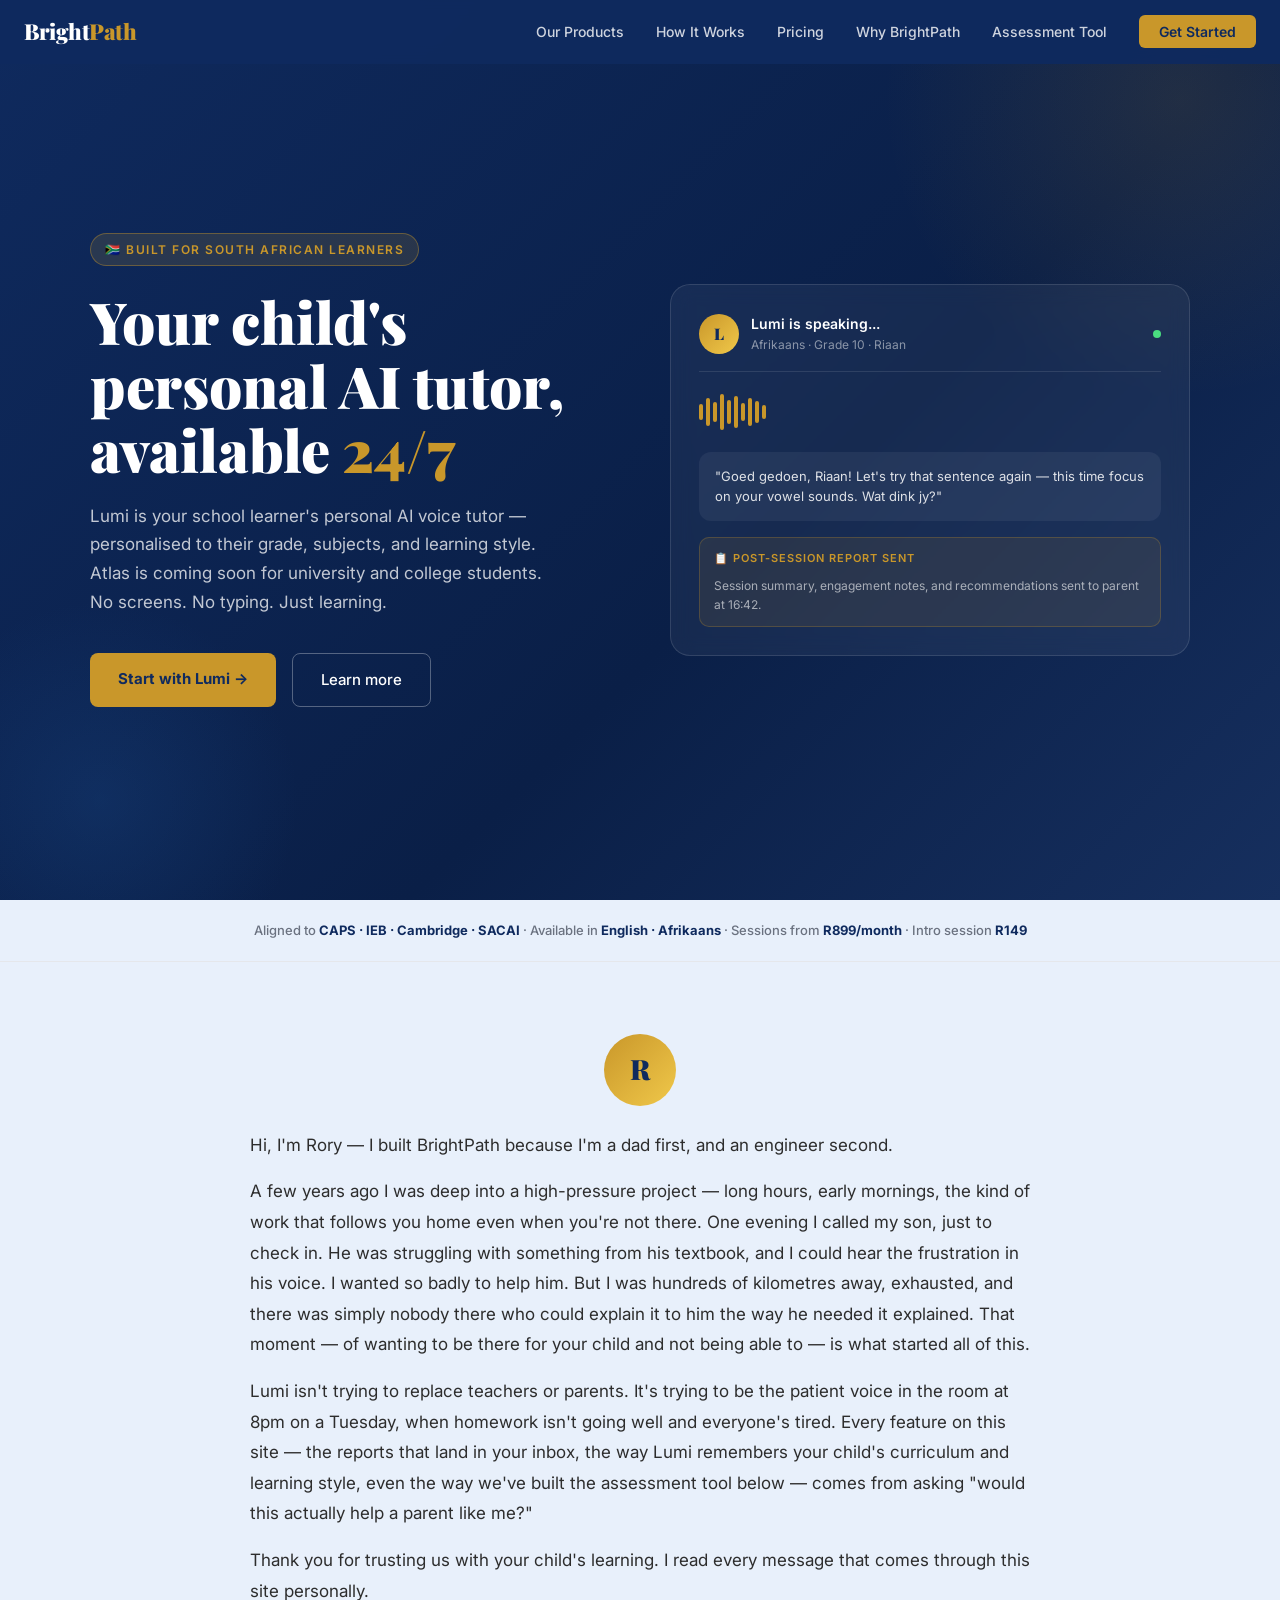
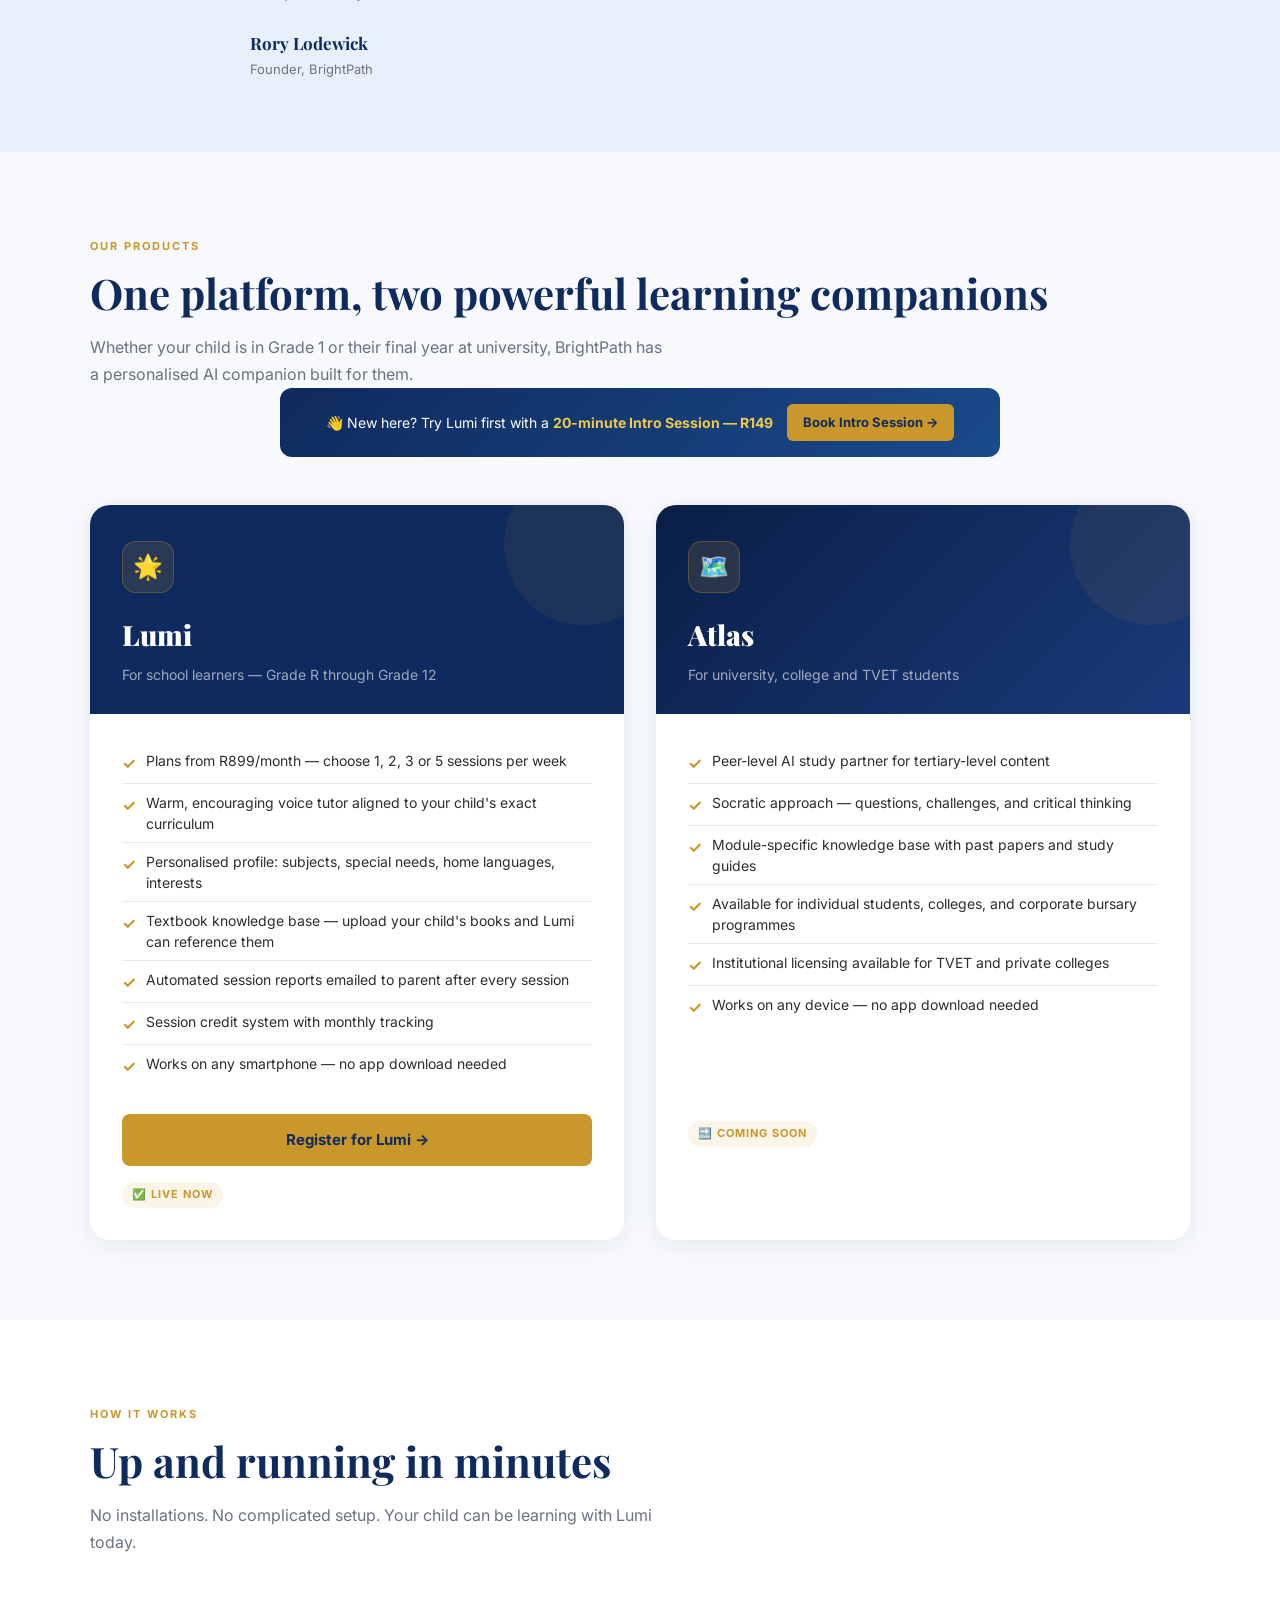
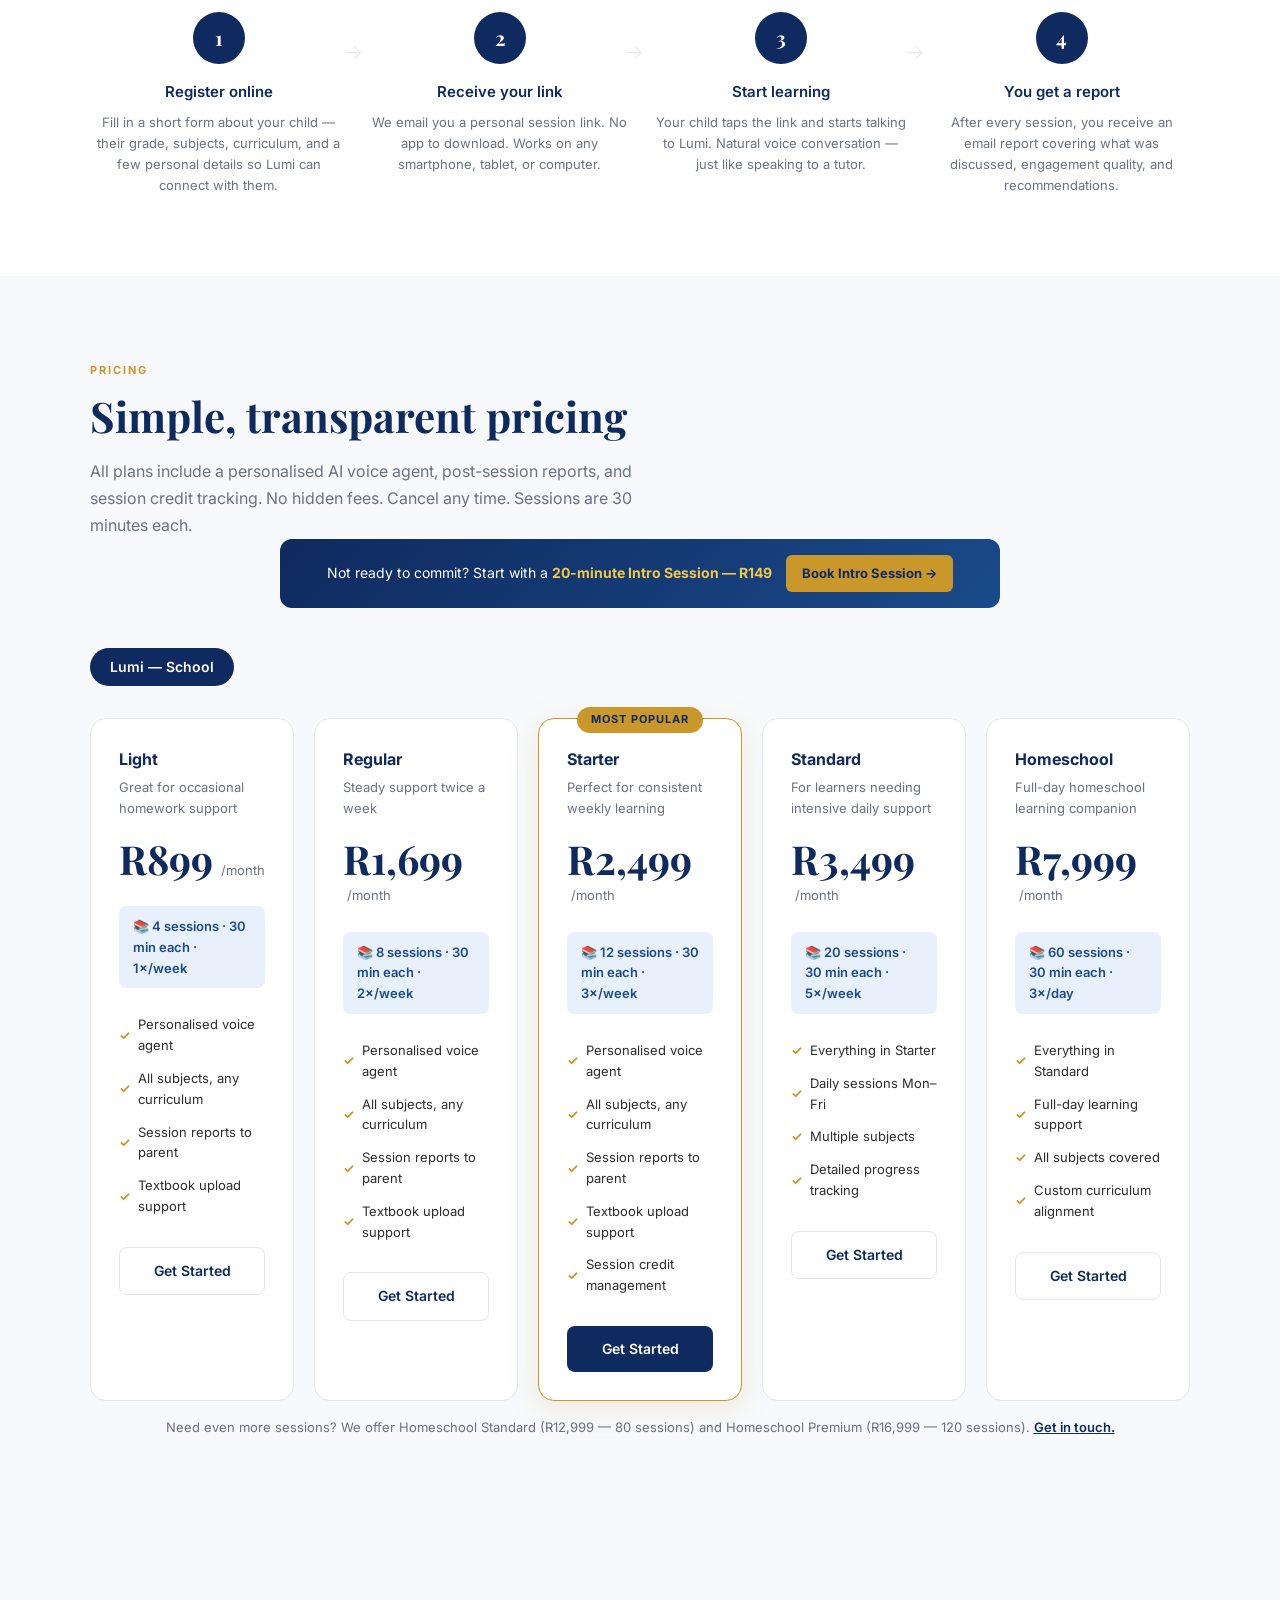
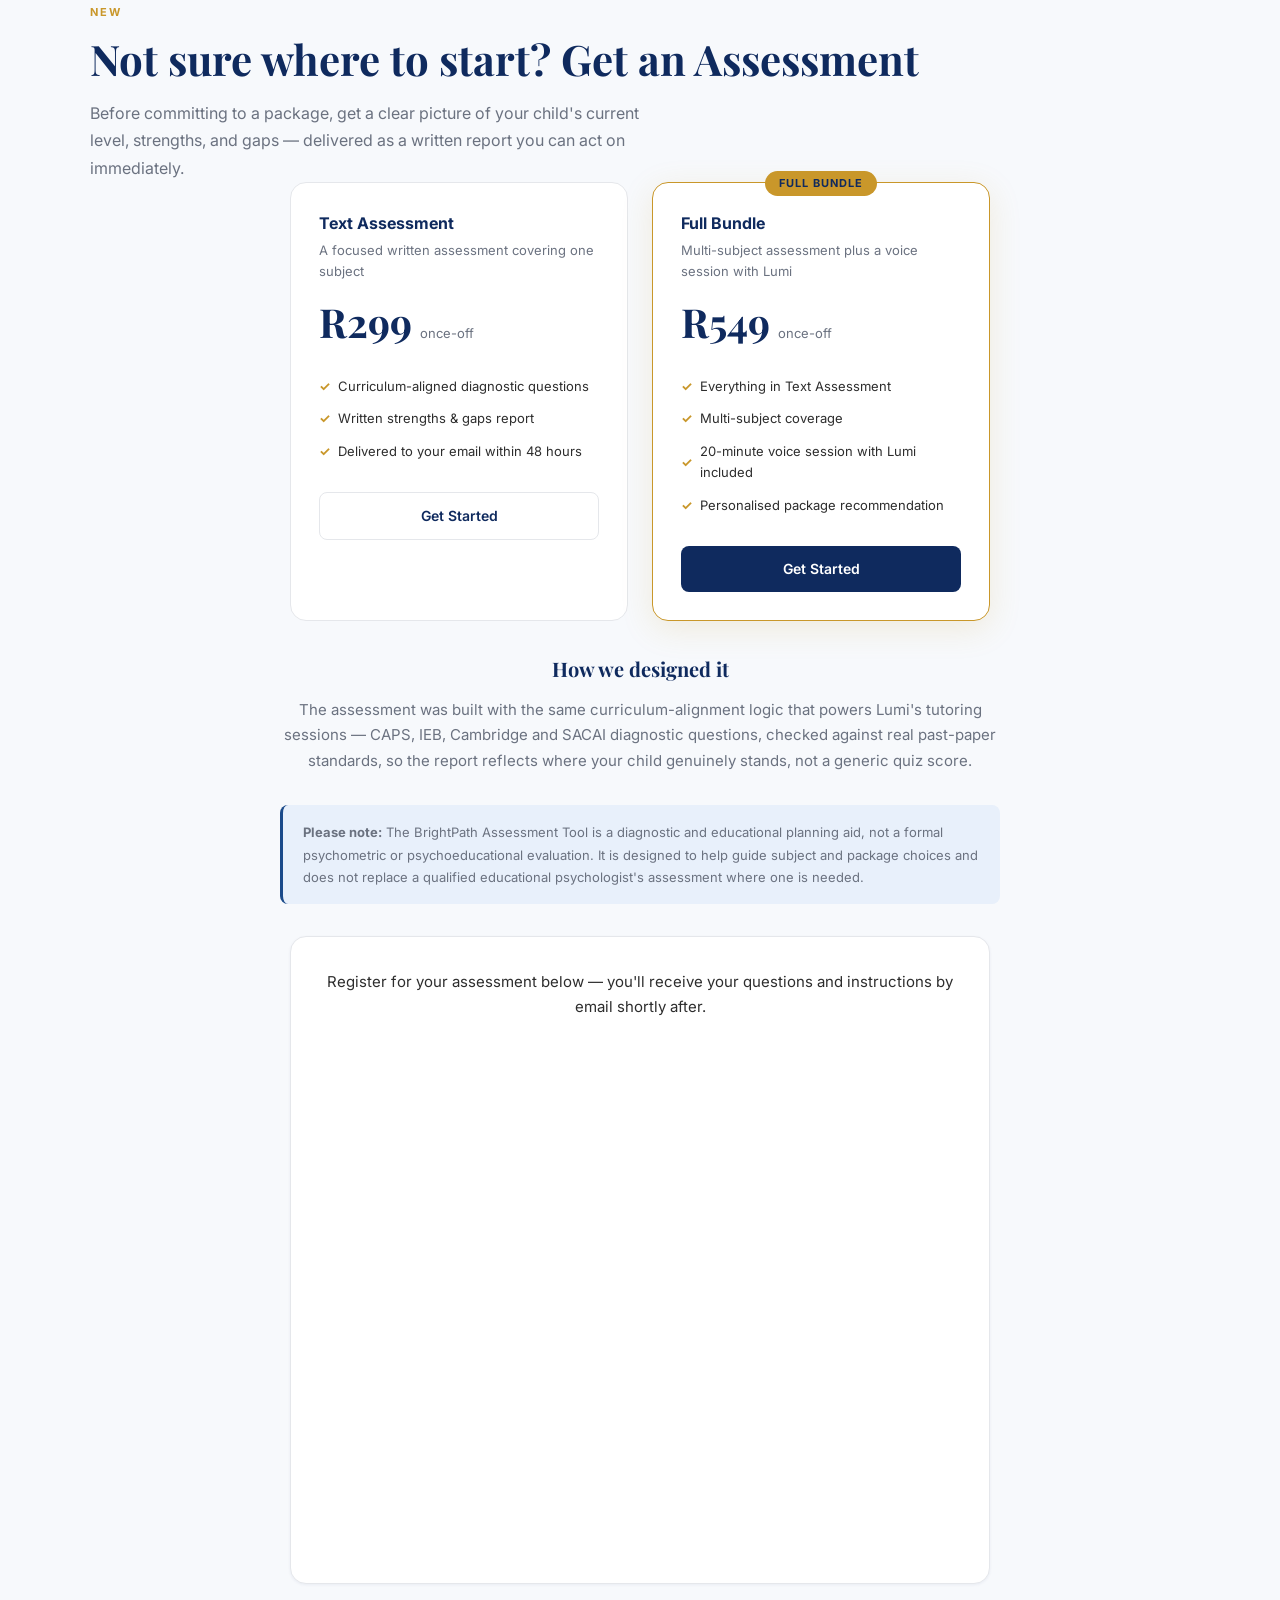
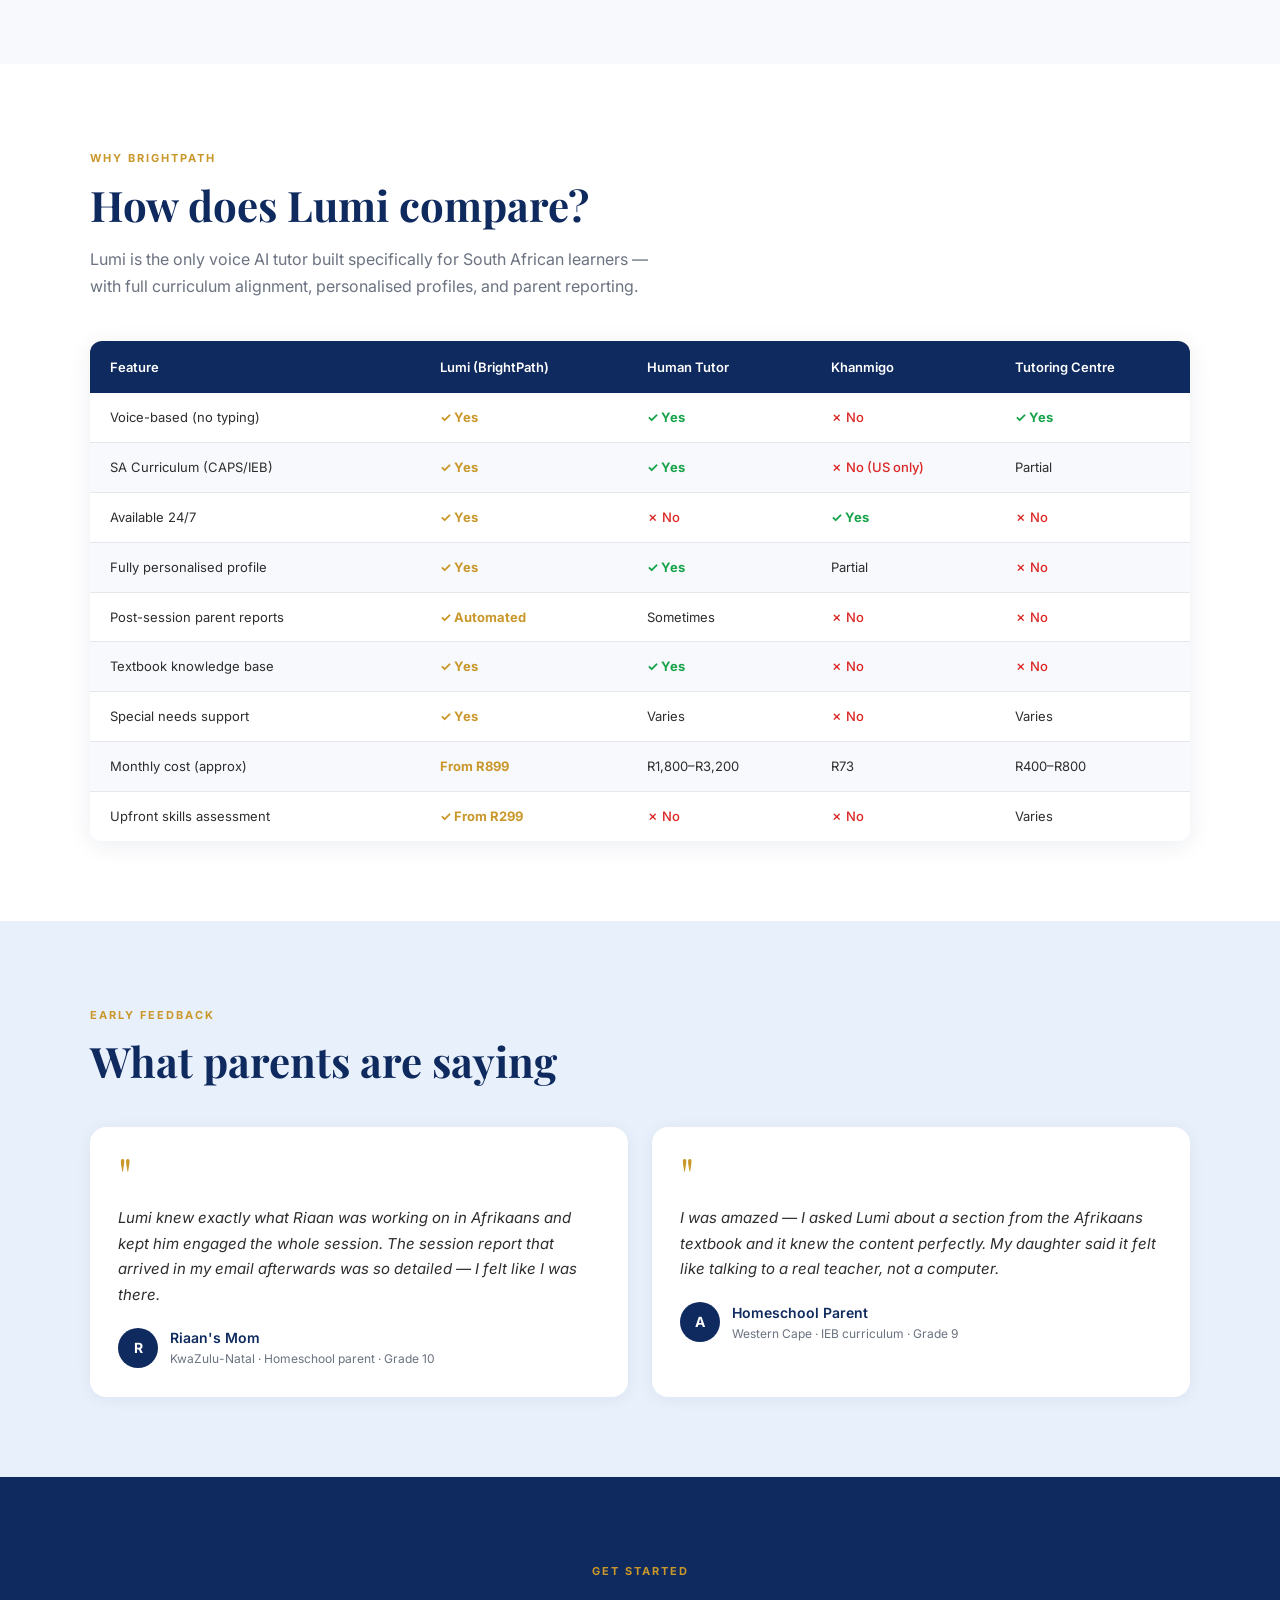
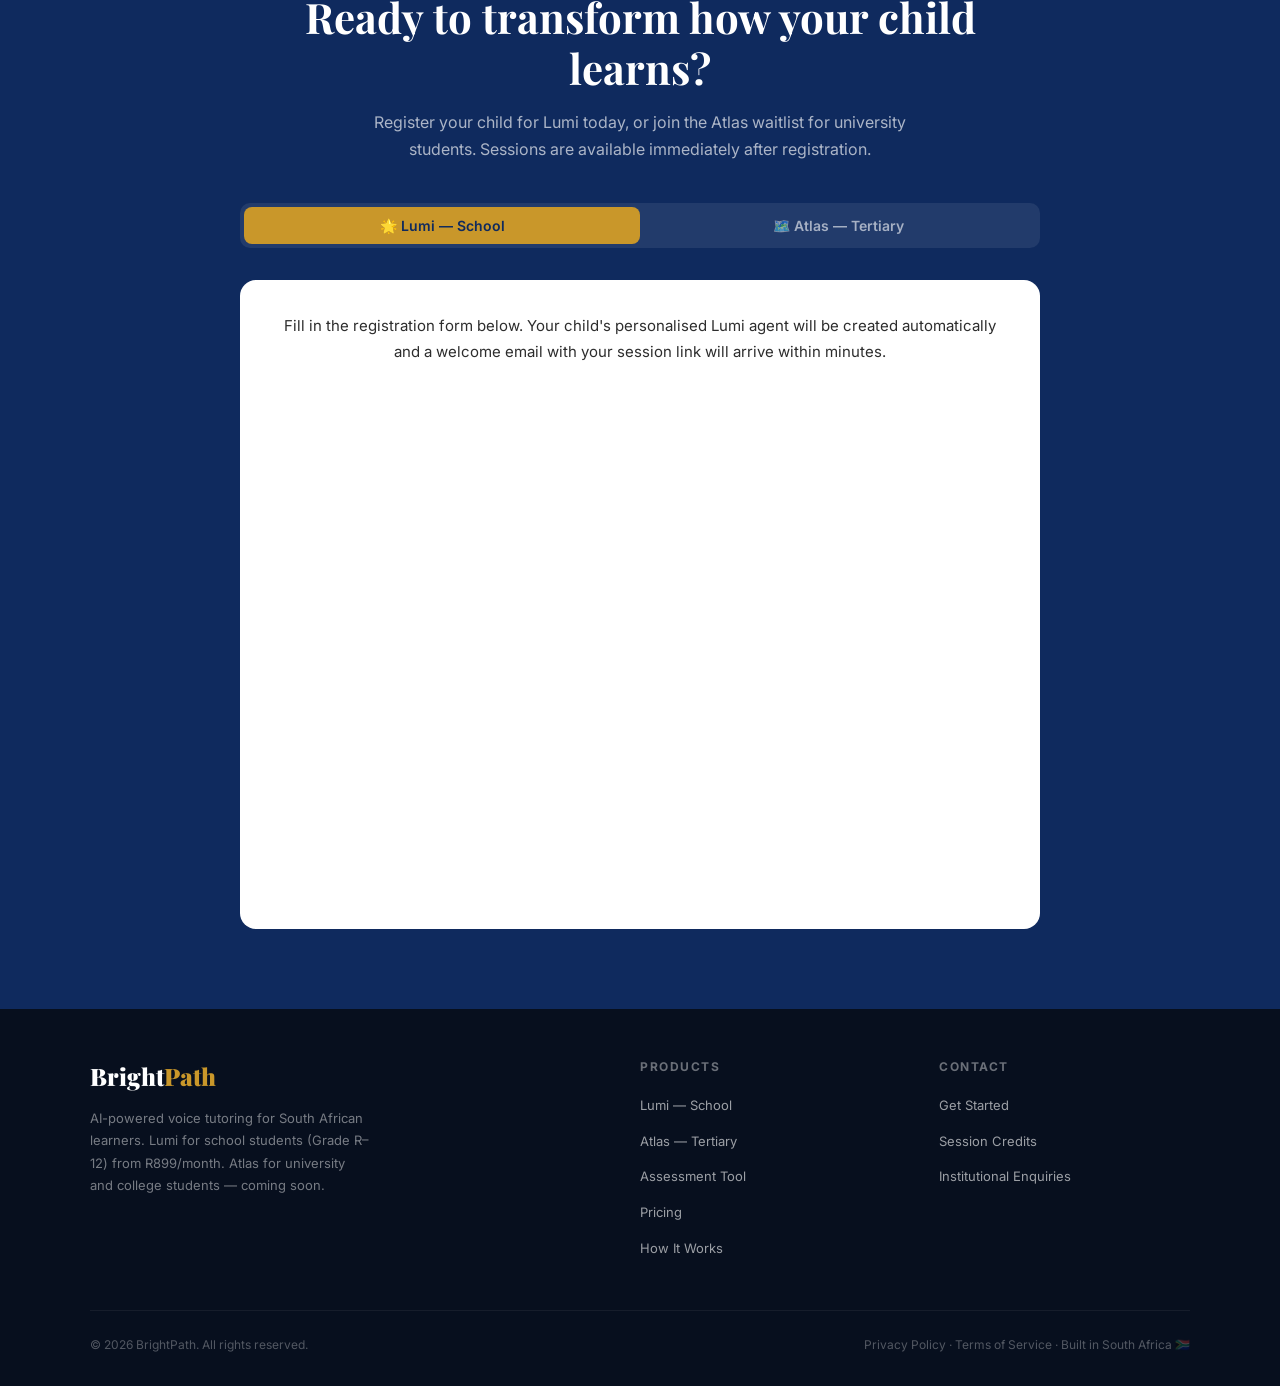
==== index.html @ df109206 "Remove contact email from website, route contact to registration form Co-Authored-By: Claude Sonnet " ====
<!DOCTYPE html>
<html lang="en"><head><meta http-equiv="Content-Type" content="text/html; charset=UTF-8">

<meta name="viewport" content="width=device-width, initial-scale=1.0">
<title>BrightPath — AI Learning Companions for South African Students</title>
<link href="https://fonts.googleapis.com/css2?family=Playfair+Display:wght@400;700;900&family=Inter:wght@400;500;600;700&display=swap" rel="stylesheet">
<style>
  *, *::before, *::after { box-sizing: border-box; margin: 0; padding: 0; }

  :root {
    --navy: #0F2A5E;
    --navy-mid: #1A4A8A;
    --gold: #C9972A;
    --gold-light: #F0C84A;
    --off-white: #F7F9FC;
    --pale-blue: #E8F0FB;
    --body: #2D2D2D;
    --mid-gray: #6B7280;
    --light-gray: #E5E7EB;
  }

  html { scroll-behavior: smooth; }

  body {
    font-family: 'Inter', sans-serif;
    color: var(--body);
    background: #fff;
    line-height: 1.6;
    overflow-x: hidden;
  }

  /* NAV */
  nav {
    position: fixed;
    top: 0; left: 0; right: 0;
    z-index: 100;
    background: rgba(15, 42, 94, 0.97);
    backdrop-filter: blur(8px);
    padding: 0 24px;
    height: 64px;
    display: flex;
    align-items: center;
    justify-content: space-between;
  }

  .nav-logo {
    font-family: 'Playfair Display', serif;
    font-size: 22px;
    font-weight: 900;
    color: #fff;
    letter-spacing: -0.5px;
  }

  .nav-logo span { color: var(--gold); }

  .nav-links {
    display: flex;
    gap: 32px;
    list-style: none;
  }

  .nav-links a {
    color: rgba(255,255,255,0.8);
    text-decoration: none;
    font-size: 14px;
    font-weight: 500;
    transition: color 0.2s;
  }

  .nav-links a:hover { color: var(--gold); }

  .nav-cta {
    background: var(--gold);
    color: var(--navy) !important;
    padding: 8px 20px;
    border-radius: 6px;
    font-weight: 600 !important;
    transition: background 0.2s !important;
  }

  .nav-cta:hover { background: var(--gold-light) !important; color: var(--navy) !important; }

  /* HERO */
  .hero {
    min-height: 100vh;
    background: linear-gradient(135deg, var(--navy) 0%, #0A1F47 60%, #162F5E 100%);
    display: flex;
    align-items: center;
    padding: 100px 24px 60px;
    position: relative;
    overflow: hidden;
  }

  .hero::before {
    content: '';
    position: absolute;
    top: -200px; right: -200px;
    width: 600px; height: 600px;
    background: radial-gradient(circle, rgba(201,151,42,0.12) 0%, transparent 70%);
    border-radius: 50%;
  }

  .hero::after {
    content: '';
    position: absolute;
    bottom: -100px; left: -100px;
    width: 400px; height: 400px;
    background: radial-gradient(circle, rgba(26,74,138,0.3) 0%, transparent 70%);
    border-radius: 50%;
  }

  .hero-inner {
    max-width: 1100px;
    margin: 0 auto;
    display: grid;
    grid-template-columns: 1fr 1fr;
    gap: 60px;
    align-items: center;
    position: relative;
    z-index: 1;
  }

  .hero-tag {
    display: inline-block;
    background: rgba(201,151,42,0.15);
    border: 1px solid rgba(201,151,42,0.4);
    color: var(--gold);
    font-size: 12px;
    font-weight: 600;
    letter-spacing: 1.5px;
    text-transform: uppercase;
    padding: 6px 14px;
    border-radius: 100px;
    margin-bottom: 24px;
  }

  .hero h1 {
    font-family: 'Playfair Display', serif;
    font-size: clamp(36px, 5vw, 58px);
    font-weight: 900;
    color: #fff;
    line-height: 1.1;
    margin-bottom: 20px;
  }

  .hero h1 em {
    font-style: normal;
    color: var(--gold);
  }

  .hero-sub {
    font-size: 17px;
    color: rgba(255,255,255,0.75);
    margin-bottom: 36px;
    line-height: 1.7;
    max-width: 460px;
  }

  .hero-buttons {
    display: flex;
    gap: 16px;
    flex-wrap: wrap;
  }

  .btn-primary {
    background: var(--gold);
    color: var(--navy);
    padding: 14px 28px;
    border-radius: 8px;
    font-weight: 700;
    font-size: 15px;
    text-decoration: none;
    transition: all 0.2s;
    display: inline-block;
  }

  .btn-primary:hover {
    background: var(--gold-light);
    transform: translateY(-1px);
    box-shadow: 0 8px 24px rgba(201,151,42,0.3);
  }

  .btn-secondary {
    border: 1.5px solid rgba(255,255,255,0.3);
    color: #fff;
    padding: 14px 28px;
    border-radius: 8px;
    font-weight: 500;
    font-size: 15px;
    text-decoration: none;
    transition: all 0.2s;
    display: inline-block;
  }

  .btn-secondary:hover {
    border-color: rgba(255,255,255,0.7);
    background: rgba(255,255,255,0.05);
  }

  /* HERO CARD */
  .hero-card {
    background: rgba(255,255,255,0.05);
    border: 1px solid rgba(255,255,255,0.12);
    border-radius: 20px;
    padding: 28px;
    backdrop-filter: blur(10px);
  }

  .hero-card-header {
    display: flex;
    align-items: center;
    gap: 12px;
    margin-bottom: 20px;
    padding-bottom: 16px;
    border-bottom: 1px solid rgba(255,255,255,0.1);
  }

  .avatar {
    width: 40px; height: 40px;
    background: linear-gradient(135deg, var(--gold), var(--gold-light));
    border-radius: 50%;
    display: flex;
    align-items: center;
    justify-content: center;
    font-family: 'Playfair Display', serif;
    font-weight: 900;
    color: var(--navy);
    font-size: 16px;
  }

  .hero-card-name {
    color: #fff;
    font-weight: 600;
    font-size: 14px;
  }

  .hero-card-sub {
    color: rgba(255,255,255,0.5);
    font-size: 12px;
  }

  .live-dot {
    margin-left: auto;
    width: 8px; height: 8px;
    background: #4ADE80;
    border-radius: 50%;
    animation: pulse 2s infinite;
  }

  @keyframes pulse {
    0%, 100% { opacity: 1; transform: scale(1); }
    50% { opacity: 0.6; transform: scale(1.3); }
  }

  .waveform {
    display: flex;
    align-items: center;
    gap: 3px;
    height: 40px;
    margin-bottom: 20px;
  }

  .wave-bar {
    width: 4px;
    background: var(--gold);
    border-radius: 2px;
    animation: wave 1.2s ease-in-out infinite;
  }

  .wave-bar:nth-child(1) { height: 16px; animation-delay: 0s; }
  .wave-bar:nth-child(2) { height: 28px; animation-delay: 0.1s; }
  .wave-bar:nth-child(3) { height: 20px; animation-delay: 0.2s; }
  .wave-bar:nth-child(4) { height: 36px; animation-delay: 0.3s; }
  .wave-bar:nth-child(5) { height: 24px; animation-delay: 0.4s; }
  .wave-bar:nth-child(6) { height: 32px; animation-delay: 0.5s; }
  .wave-bar:nth-child(7) { height: 18px; animation-delay: 0.6s; }
  .wave-bar:nth-child(8) { height: 28px; animation-delay: 0.7s; }
  .wave-bar:nth-child(9) { height: 22px; animation-delay: 0.8s; }
  .wave-bar:nth-child(10) { height: 14px; animation-delay: 0.9s; }

  @keyframes wave {
    0%, 100% { transform: scaleY(0.6); opacity: 0.6; }
    50% { transform: scaleY(1); opacity: 1; }
  }

  .session-message {
    background: rgba(255,255,255,0.06);
    border-radius: 12px;
    padding: 14px 16px;
    margin-bottom: 10px;
  }

  .session-message p {
    color: rgba(255,255,255,0.85);
    font-size: 13px;
    line-height: 1.6;
  }

  .session-report {
    background: rgba(201,151,42,0.1);
    border: 1px solid rgba(201,151,42,0.25);
    border-radius: 10px;
    padding: 12px 14px;
    margin-top: 16px;
  }

  .session-report-title {
    color: var(--gold);
    font-size: 11px;
    font-weight: 600;
    letter-spacing: 1px;
    text-transform: uppercase;
    margin-bottom: 8px;
  }

  .session-report p {
    color: rgba(255,255,255,0.6);
    font-size: 12px;
    line-height: 1.6;
  }

  /* TRUST BAR */
  .trust-bar {
    background: var(--pale-blue);
    padding: 20px 24px;
    text-align: center;
    border-bottom: 1px solid var(--light-gray);
  }

  .trust-bar p {
    color: var(--mid-gray);
    font-size: 13px;
    font-weight: 500;
  }

  .trust-bar strong { color: var(--navy); }

  /* SECTIONS */
  section { padding: 80px 24px; }

  .container {
    max-width: 1100px;
    margin: 0 auto;
  }

  .section-tag {
    display: inline-block;
    color: var(--gold);
    font-size: 11px;
    font-weight: 700;
    letter-spacing: 2px;
    text-transform: uppercase;
    margin-bottom: 12px;
  }

  .section-title {
    font-family: 'Playfair Display', serif;
    font-size: clamp(28px, 4vw, 42px);
    font-weight: 700;
    color: var(--navy);
    line-height: 1.2;
    margin-bottom: 16px;
  }

  .section-sub {
    font-size: 16px;
    color: var(--mid-gray);
    max-width: 580px;
    line-height: 1.7;
  }

  /* PRODUCTS */
  .products { background: var(--off-white); }

  .products-grid {
    display: grid;
    grid-template-columns: 1fr 1fr;
    gap: 32px;
    margin-top: 48px;
  }

  .product-card {
    background: #fff;
    border-radius: 20px;
    overflow: hidden;
    box-shadow: 0 4px 24px rgba(15,42,94,0.08);
    transition: transform 0.2s, box-shadow 0.2s;
  }

  .product-card:hover {
    transform: translateY(-4px);
    box-shadow: 0 12px 40px rgba(15,42,94,0.14);
  }

  .product-card-top {
    padding: 36px 32px 28px;
    background: var(--navy);
    position: relative;
    overflow: hidden;
  }

  .product-card-top.atlas-top {
    background: linear-gradient(135deg, #0A1F47, #1A3A7A);
  }

  .product-card-top::after {
    content: '';
    position: absolute;
    top: -40px; right: -40px;
    width: 160px; height: 160px;
    background: rgba(201,151,42,0.08);
    border-radius: 50%;
  }

  .product-icon {
    width: 52px; height: 52px;
    background: rgba(201,151,42,0.15);
    border: 1px solid rgba(201,151,42,0.3);
    border-radius: 14px;
    display: flex;
    align-items: center;
    justify-content: center;
    margin-bottom: 20px;
    font-size: 24px;
  }

  .product-card-top h3 {
    font-family: 'Playfair Display', serif;
    font-size: 28px;
    font-weight: 900;
    color: #fff;
    margin-bottom: 6px;
  }

  .product-card-top p {
    color: rgba(255,255,255,0.6);
    font-size: 14px;
  }

  .product-card-body {
    padding: 28px 32px 32px;
  }

  .product-features {
    list-style: none;
    margin-bottom: 28px;
  }

  .product-features li {
    display: flex;
    align-items: flex-start;
    gap: 10px;
    font-size: 14px;
    color: var(--body);
    padding: 8px 0;
    border-bottom: 1px solid var(--light-gray);
    line-height: 1.5;
  }

  .product-features li:last-child { border-bottom: none; }

  .check {
    color: var(--gold);
    font-weight: 700;
    font-size: 16px;
    flex-shrink: 0;
    margin-top: 1px;
  }

  .product-badge {
    display: inline-block;
    background: rgba(201,151,42,0.1);
    color: var(--gold);
    font-size: 11px;
    font-weight: 700;
    letter-spacing: 1px;
    text-transform: uppercase;
    padding: 4px 10px;
    border-radius: 100px;
    margin-top: 16px;
  }

  /* HOW IT WORKS */
  .steps {
    display: grid;
    grid-template-columns: repeat(4, 1fr);
    gap: 24px;
    margin-top: 56px;
  }

  .step {
    text-align: center;
    position: relative;
  }

  .step::after {
    content: '→';
    position: absolute;
    top: 24px;
    right: -16px;
    color: var(--light-gray);
    font-size: 20px;
    font-weight: 300;
  }

  .step:last-child::after { display: none; }

  .step-number {
    width: 52px; height: 52px;
    background: var(--navy);
    color: #fff;
    border-radius: 50%;
    display: flex;
    align-items: center;
    justify-content: center;
    font-family: 'Playfair Display', serif;
    font-weight: 700;
    font-size: 20px;
    margin: 0 auto 16px;
  }

  .step h4 {
    font-size: 15px;
    font-weight: 600;
    color: var(--navy);
    margin-bottom: 8px;
  }

  .step p {
    font-size: 13px;
    color: var(--mid-gray);
    line-height: 1.6;
  }

  /* PRICING */
  .pricing { background: var(--off-white); }

  .pricing-toggle {
    display: flex;
    align-items: center;
    gap: 16px;
    margin: 32px 0;
  }

  .toggle-label {
    font-size: 14px;
    font-weight: 600;
    color: var(--navy);
    cursor: pointer;
    padding: 8px 20px;
    border-radius: 100px;
    transition: all 0.2s;
  }

  .toggle-label.active {
    background: var(--navy);
    color: #fff;
  }

  .pricing-grid {
    display: grid;
    grid-template-columns: repeat(3, 1fr);
    gap: 24px;
  }

  .price-card {
    background: #fff;
    border-radius: 16px;
    padding: 28px;
    border: 1.5px solid var(--light-gray);
    transition: all 0.2s;
    position: relative;
  }

  .price-card:hover {
    border-color: var(--navy-mid);
    box-shadow: 0 8px 32px rgba(15,42,94,0.1);
    transform: translateY(-2px);
  }

  .price-card.featured {
    border-color: var(--gold);
    box-shadow: 0 8px 32px rgba(201,151,42,0.15);
  }

  .featured-tag {
    position: absolute;
    top: -12px;
    left: 50%;
    transform: translateX(-50%);
    background: var(--gold);
    color: var(--navy);
    font-size: 11px;
    font-weight: 700;
    letter-spacing: 1px;
    text-transform: uppercase;
    padding: 4px 14px;
    border-radius: 100px;
    white-space: nowrap;
  }

  .price-card h4 {
    font-size: 16px;
    font-weight: 700;
    color: var(--navy);
    margin-bottom: 4px;
  }

  .price-card .price-desc {
    font-size: 13px;
    color: var(--mid-gray);
    margin-bottom: 20px;
  }

  .price-amount {
    margin-bottom: 24px;
  }

  .price-amount .amount {
    font-family: 'Playfair Display', serif;
    font-size: 40px;
    font-weight: 700;
    color: var(--navy);
    line-height: 1;
  }

  .price-amount .period {
    font-size: 13px;
    color: var(--mid-gray);
    margin-left: 4px;
  }

  .price-sessions {
    background: var(--pale-blue);
    border-radius: 8px;
    padding: 10px 14px;
    font-size: 13px;
    color: var(--navy-mid);
    font-weight: 600;
    margin-bottom: 20px;
  }

  .price-features {
    list-style: none;
    margin-bottom: 24px;
  }

  .price-features li {
    font-size: 13px;
    color: var(--body);
    padding: 6px 0;
    display: flex;
    align-items: center;
    gap: 8px;
  }

  .price-features li::before {
    content: '✓';
    color: var(--gold);
    font-weight: 700;
  }

  .price-cta {
    display: block;
    text-align: center;
    padding: 12px;
    border-radius: 8px;
    font-size: 14px;
    font-weight: 600;
    text-decoration: none;
    transition: all 0.2s;
  }

  .price-cta-primary {
    background: var(--navy);
    color: #fff;
  }

  .price-cta-primary:hover { background: var(--navy-mid); }

  .price-cta-secondary {
    border: 1.5px solid var(--light-gray);
    color: var(--navy);
  }

  .price-cta-secondary:hover { border-color: var(--navy); }

  /* WHY LUMI */
  .comparison-table {
    width: 100%;
    border-collapse: collapse;
    margin-top: 40px;
    border-radius: 12px;
    overflow: hidden;
    box-shadow: 0 4px 24px rgba(15,42,94,0.08);
  }

  .comparison-table th {
    background: var(--navy);
    color: #fff;
    padding: 16px 20px;
    text-align: left;
    font-size: 13px;
    font-weight: 600;
  }

  .comparison-table th:first-child { width: 30%; }

  .comparison-table td {
    padding: 14px 20px;
    font-size: 13px;
    border-bottom: 1px solid var(--light-gray);
    vertical-align: middle;
  }

  .comparison-table tr:last-child td { border-bottom: none; }
  .comparison-table tr:nth-child(even) td { background: var(--off-white); }

  .yes { color: #16A34A; font-weight: 700; }
  .no { color: #DC2626; font-weight: 500; }
  .lumi-col { color: var(--gold); font-weight: 700; }

  /* REGISTER SECTION */
  .register {
    background: var(--navy);
    padding: 80px 24px;
  }

  .register-inner {
    max-width: 800px;
    margin: 0 auto;
    text-align: center;
  }

  .register .section-title { color: #fff; }
  .register .section-sub { color: rgba(255,255,255,0.65); margin: 0 auto 40px; }

  .tabs {
    display: flex;
    gap: 0;
    background: rgba(255,255,255,0.08);
    border-radius: 10px;
    padding: 4px;
    margin-bottom: 32px;
    justify-content: center;
  }

  .tab {
    flex: 1;
    padding: 10px 20px;
    border: none;
    background: transparent;
    color: rgba(255,255,255,0.6);
    font-size: 14px;
    font-weight: 600;
    cursor: pointer;
    border-radius: 8px;
    transition: all 0.2s;
    font-family: 'Inter', sans-serif;
  }

  .tab.active {
    background: var(--gold);
    color: var(--navy);
  }

  .tab-content { display: none; }
  .tab-content.active { display: block; }

  .tally-embed {
    background: #ffffff;
    border: 1px solid rgba(255,255,255,0.2);
    border-radius: 16px;
    padding: 32px;
    text-align: center;
  }

  .tally-embed p {
    color: #2D2D2D;
    font-size: 15px;
    margin-bottom: 24px;
    line-height: 1.7;
  }

  .atlas-coming {
    background: rgba(255,255,255,0.04);
    border: 1px solid rgba(255,255,255,0.12);
    border-radius: 16px;
    padding: 48px 32px;
  }

  .atlas-coming h3 {
    font-family: 'Playfair Display', serif;
    font-size: 28px;
    color: #fff;
    margin-bottom: 12px;
  }

  .atlas-coming p {
    color: rgba(255,255,255,0.6);
    font-size: 15px;
    margin-bottom: 28px;
  }

  .notify-form {
    display: flex;
    gap: 12px;
    max-width: 440px;
    margin: 0 auto;
  }

  .notify-form input {
    flex: 1;
    padding: 12px 16px;
    border-radius: 8px;
    border: 1px solid rgba(255,255,255,0.2);
    background: rgba(255,255,255,0.08);
    color: #fff;
    font-size: 14px;
    font-family: 'Inter', sans-serif;
    outline: none;
    transition: border-color 0.2s;
  }

  .notify-form input::placeholder { color: rgba(255,255,255,0.4); }
  .notify-form input:focus { border-color: var(--gold); }

  .notify-form button {
    padding: 12px 20px;
    background: var(--gold);
    color: var(--navy);
    border: none;
    border-radius: 8px;
    font-weight: 700;
    font-size: 14px;
    cursor: pointer;
    font-family: 'Inter', sans-serif;
    white-space: nowrap;
    transition: background 0.2s;
  }

  .notify-form button:hover { background: var(--gold-light); }

  /* TESTIMONIAL */
  .testimonial-section { background: var(--pale-blue); }

  .testimonial-grid {
    display: grid;
    grid-template-columns: repeat(2, 1fr);
    gap: 24px;
    margin-top: 40px;
  }

  .testimonial-card {
    background: #fff;
    border-radius: 16px;
    padding: 28px;
    box-shadow: 0 2px 16px rgba(15,42,94,0.06);
  }

  .quote-mark {
    font-family: 'Playfair Display', serif;
    font-size: 48px;
    color: var(--gold);
    line-height: 0.8;
    margin-bottom: 12px;
  }

  .testimonial-card p {
    font-size: 15px;
    color: var(--body);
    line-height: 1.7;
    margin-bottom: 20px;
    font-style: italic;
  }

  .testimonial-author {
    display: flex;
    align-items: center;
    gap: 12px;
  }

  .author-avatar {
    width: 40px; height: 40px;
    background: var(--navy);
    border-radius: 50%;
    display: flex;
    align-items: center;
    justify-content: center;
    color: #fff;
    font-weight: 700;
    font-size: 14px;
  }

  .author-name {
    font-size: 14px;
    font-weight: 600;
    color: var(--navy);
  }

  .author-role {
    font-size: 12px;
    color: var(--mid-gray);
  }

  /* FOOTER */
  footer {
    background: #070F1E;
    padding: 48px 24px 32px;
  }

  .footer-inner {
    max-width: 1100px;
    margin: 0 auto;
  }

  .footer-top {
    display: grid;
    grid-template-columns: 2fr 1fr 1fr;
    gap: 48px;
    margin-bottom: 40px;
  }

  .footer-brand .logo {
    font-family: 'Playfair Display', serif;
    font-size: 24px;
    font-weight: 900;
    color: #fff;
    margin-bottom: 12px;
  }

  .footer-brand .logo span { color: var(--gold); }

  .footer-brand p {
    font-size: 13px;
    color: rgba(255,255,255,0.45);
    line-height: 1.7;
    max-width: 280px;
  }

  .footer-col h5 {
    font-size: 12px;
    font-weight: 700;
    letter-spacing: 1.5px;
    text-transform: uppercase;
    color: rgba(255,255,255,0.4);
    margin-bottom: 16px;
  }

  .footer-col ul { list-style: none; }

  .footer-col ul li {
    margin-bottom: 10px;
  }

  .footer-col ul li a {
    color: rgba(255,255,255,0.6);
    text-decoration: none;
    font-size: 13px;
    transition: color 0.2s;
  }

  .footer-col ul li a:hover { color: var(--gold); }

  .footer-bottom {
    border-top: 1px solid rgba(255,255,255,0.06);
    padding-top: 24px;
    display: flex;
    justify-content: space-between;
    align-items: center;
    flex-wrap: wrap;
    gap: 12px;
  }

  .footer-bottom p {
    font-size: 12px;
    color: rgba(255,255,255,0.3);
  }

  .footer-bottom a {
    color: rgba(255,255,255,0.3);
    text-decoration: none;
    transition: color 0.2s;
  }

  .footer-bottom a:hover { color: var(--gold); }

  /* MOBILE */
  @media (max-width: 768px) {
    .hero-inner {
      grid-template-columns: 1fr;
      gap: 40px;
    }

    .hero-card { display: none; }

    .products-grid { grid-template-columns: 1fr; }

    .steps {
      grid-template-columns: 1fr 1fr;
      gap: 32px;
    }

    .step::after { display: none; }

    .pricing-grid { grid-template-columns: 1fr; }

    .nav-links { display: none; }

    .testimonial-grid { grid-template-columns: 1fr; }

    .footer-top { grid-template-columns: 1fr; gap: 32px; }

    .notify-form { flex-direction: column; }

    .comparison-table { font-size: 12px; }
    .comparison-table th, .comparison-table td { padding: 10px 12px; }

    .intro-banner { flex-direction: column; }
  }

  /* FOUNDER MESSAGE */
  .founder-section {
    background: var(--pale-blue);
    padding: 72px 24px;
  }

  .founder-inner {
    max-width: 780px;
    margin: 0 auto;
    text-align: center;
  }

  .founder-avatar {
    width: 72px;
    height: 72px;
    border-radius: 50%;
    background: linear-gradient(135deg, var(--gold), var(--gold-light));
    color: var(--navy);
    font-family: 'Playfair Display', serif;
    font-weight: 900;
    font-size: 28px;
    display: flex;
    align-items: center;
    justify-content: center;
    margin: 0 auto 24px;
  }

  .founder-message {
    font-size: 17px;
    line-height: 1.8;
    color: var(--body);
    text-align: left;
  }

  .founder-message p { margin-bottom: 16px; }

  .founder-signature {
    margin-top: 24px;
    font-family: 'Playfair Display', serif;
    font-weight: 700;
    font-size: 17px;
    color: var(--navy);
    text-align: left;
  }

  .founder-signature span {
    display: block;
    font-family: 'Inter', sans-serif;
    font-weight: 400;
    font-size: 13px;
    color: var(--mid-gray);
    margin-top: 2px;
  }

  /* INTRO SESSION BANNER */
  .intro-banner {
    display: flex;
    align-items: center;
    justify-content: center;
    gap: 14px;
    flex-wrap: wrap;
    background: linear-gradient(135deg, var(--navy) 0%, var(--navy-mid) 100%);
    color: #fff;
    border-radius: 12px;
    padding: 16px 24px;
    margin: 0 auto 40px;
    max-width: 720px;
    text-align: center;
    font-size: 14px;
  }

  .intro-banner strong { color: var(--gold-light); }

  .intro-banner a {
    background: var(--gold);
    color: var(--navy);
    padding: 8px 16px;
    border-radius: 6px;
    font-weight: 700;
    text-decoration: none;
    font-size: 13px;
    white-space: nowrap;
  }

  /* ASSESSMENT TOOL */
  .assessment-section { background: var(--off-white); }

  .assessment-grid {
    display: grid;
    grid-template-columns: repeat(auto-fit, minmax(260px, 1fr));
    gap: 24px;
    margin-bottom: 32px;
    max-width: 700px;
    margin-left: auto;
    margin-right: auto;
  }

  .assessment-designed {
    max-width: 720px;
    margin: 0 auto 32px;
    text-align: center;
  }

  .assessment-designed h4 {
    font-family: 'Playfair Display', serif;
    color: var(--navy);
    font-size: 20px;
    margin-bottom: 12px;
  }

  .assessment-designed p {
    color: var(--mid-gray);
    font-size: 15px;
    line-height: 1.7;
  }

  .assessment-disclaimer {
    max-width: 720px;
    margin: 0 auto 32px;
    background: var(--pale-blue);
    border-left: 3px solid var(--navy-mid);
    border-radius: 8px;
    padding: 16px 20px;
    font-size: 13px;
    color: var(--mid-gray);
    line-height: 1.7;
  }

  .assessment-section .tally-embed {
    max-width: 700px;
    margin: 0 auto;
    border: 1px solid var(--light-gray);
    box-shadow: 0 1px 3px rgba(15,42,94,0.06);
  }
</style>
<style>@keyframes _spin_evhv6_1{0%{transform:rotate(0)}to{transform:rotate(360deg)}}@keyframes _wave_evhv6_1{0%{transform:rotate(0)}50%{transform:rotate(20deg)}to{transform:rotate(0)}}@keyframes _heartBeat_evhv6_1{0%{transform:scale(1)}50%{transform:scale(1.08)}to{transform:scale(1)}}@keyframes _flash_evhv6_1{0%,50%,to{opacity:1}25%,75%{opacity:.2}}@keyframes _bounce_evhv6_1{0%,20%,53%,to{transform:translate(0,0)}40%,43%{transform:translateY(-30px)scaleY(1.1)}70%{transform:translateY(-15px)scaleY(1.05)}80%{transform:translate(0,0)scaleY(.95)}90%{transform:translateY(-4px)scaleY(1.02)}}@keyframes _rubberBand_evhv6_1{0%{transform:scale(1)}30%{transform:scale(1.25,.75)}40%{transform:scale(.75,1.25)}50%{transform:scale(1.15,.85)}65%{transform:scale(.95,1.05)}75%{transform:scale(1.05,.95)}to{transform:scale(1)}}@keyframes _headShake_evhv6_1{0%{transform:translate(0)}6.5%{transform:translate(-6px)rotateY(-9deg)}18.5%{transform:translate(5px)rotateY(7deg)}31.5%{transform:translate(-3px)rotateY(-5deg)}43.5%{transform:translate(2px)rotateY(3deg)}50%{transform:translate(0)}}@keyframes _tada_evhv6_1{0%{transform:scale(1)}10%,20%{transform:scale3d(.9,.9,.9)rotate(-3deg)}30%,50%,70%,90%{transform:scale3d(1.1,1.1,1.1)rotate(3deg)}40%,60%,80%{transform:scale3d(1.1,1.1,1.1)rotate(-3deg)}to{transform:scale(1)}}._overlay_evhv6_157{z-index:1000000006;background-color:#0f0f0f99;justify-content:center;align-items:center;display:flex;position:fixed;inset:0}._layoutDefault_evhv6_170{z-index:2147483000;opacity:0;background-color:#0000;border-radius:5px;width:auto;max-width:95vw;height:auto;display:flex;position:fixed;bottom:20px;right:20px;box-shadow:0 0 0 1px #0f0f0f0d,0 3px 6px #0f0f0f1a,0 9px 24px #0f0f0f33}._layoutModal_evhv6_186{z-index:2147483000;opacity:0;background-color:#0000;border-radius:5px;width:700px;max-width:95vw;height:auto;display:flex;position:relative;box-shadow:0 0 0 1px #0f0f0f0d,0 3px 6px #0f0f0f1a,0 9px 24px #0f0f0f33}._popupContainer_evhv6_200{border-radius:5px;width:100%;display:flex;overflow-y:auto}._popupContainer_evhv6_200 iframe{border-radius:5px;max-height:95vh}._loadingIndicator_evhv6_212{z-index:2147483000;color:#444;background-color:#f5f5f5;border-radius:50%;justify-content:center;align-items:center;width:50px;height:50px;display:inline-flex;position:absolute}._loadingIndicatorNoOverlay_evhv6_225{position:fixed;bottom:10px;right:10px}._loadingIndicator_evhv6_212 svg{width:20px;height:20px;animation:1.618s linear infinite _spin_evhv6_1}._emoji_evhv6_237{font-size:42px;line-height:1;display:inline-block;position:absolute;top:-21px;left:-21px}._animate__wave_evhv6_246{animation:1s ease-in-out 20 _wave_evhv6_1}._animate__heart-beat_evhv6_250{animation:1.3s ease-in-out 20 _heartBeat_evhv6_1}._animate__flash_evhv6_254{animation:2.5s 20 _flash_evhv6_1}._animate__bounce_evhv6_258{transform-origin:bottom;animation:1.5s 20 _bounce_evhv6_1}._animate__rubber-band_evhv6_263{animation:1.5s 20 _rubberBand_evhv6_1}._animate__head-shake_evhv6_267{animation:1.5s ease-in-out 20 _headShake_evhv6_1}._animate__tada_evhv6_271{animation:1.5s 20 _tada_evhv6_1}._animate__spin_evhv6_275{animation:1.618s linear 20 _spin_evhv6_1}@media (height<=1000px){._popupContainer_evhv6_200 iframe{max-height:85vh}}@media (width<=576px){._popupContainer_evhv6_200 iframe{max-height:70vh}._layoutDefault_evhv6_170,._layoutModal_evhv6_186{max-width:calc(100% - 40px)}}
/*$vite$:1*/</style></head>
<body>

<!-- NAV -->
<nav>
  <div class="nav-logo">Bright<span>Path</span></div>
  <ul class="nav-links">
    <li><a href="https://brightpath-lumi-atlas.netlify.app/#products">Our Products</a></li>
    <li><a href="https://brightpath-lumi-atlas.netlify.app/#how-it-works">How It Works</a></li>
    <li><a href="https://brightpath-lumi-atlas.netlify.app/#pricing">Pricing</a></li>
    <li><a href="https://brightpath-lumi-atlas.netlify.app/#why">Why BrightPath</a></li>
    <li><a href="https://brightpath-lumi-atlas.netlify.app/#assessment">Assessment Tool</a></li>
    <li><a href="https://brightpath-lumi-atlas.netlify.app/#register" class="nav-cta">Get Started</a></li>
  </ul>
</nav>

<!-- HERO -->
<section class="hero">
  <div class="hero-inner">
    <div class="hero-left">
      <div class="hero-tag">🇿🇦 Built for South African Learners</div>
      <h1>Your child's personal AI tutor, available <em>24/7</em></h1>
      <p class="hero-sub">Lumi is your school learner's personal AI voice tutor — personalised to their grade, subjects, and learning style. Atlas is coming soon for university and college students. No screens. No typing. Just learning.</p>
      <div class="hero-buttons">
        <a href="https://brightpath-lumi-atlas.netlify.app/#register" class="btn-primary">Start with Lumi →</a>
        <a href="https://brightpath-lumi-atlas.netlify.app/#products" class="btn-secondary">Learn more</a>
      </div>
    </div>

    <div class="hero-right">
      <div class="hero-card">
        <div class="hero-card-header">
          <div class="avatar">L</div>
          <div>
            <div class="hero-card-name">Lumi is speaking...</div>
            <div class="hero-card-sub">Afrikaans · Grade 10 · Riaan</div>
          </div>
          <div class="live-dot"></div>
        </div>

        <div class="waveform">
          <div class="wave-bar"></div>
          <div class="wave-bar"></div>
          <div class="wave-bar"></div>
          <div class="wave-bar"></div>
          <div class="wave-bar"></div>
          <div class="wave-bar"></div>
          <div class="wave-bar"></div>
          <div class="wave-bar"></div>
          <div class="wave-bar"></div>
          <div class="wave-bar"></div>
        </div>

        <div class="session-message">
          <p>"Goed gedoen, Riaan! Let's try that sentence again — this time focus on your vowel sounds. Wat dink jy?"</p>
        </div>

        <div class="session-report">
          <div class="session-report-title">📋 Post-Session Report Sent</div>
          <p>Session summary, engagement notes, and recommendations sent to parent at 16:42.</p>
        </div>
      </div>
    </div>
  </div>
</section>

<!-- TRUST BAR -->
<div class="trust-bar">
  <p>Aligned to <strong>CAPS · IEB · Cambridge · SACAI</strong> · Available in <strong>English · Afrikaans</strong> · Sessions from <strong>R899/month</strong> · Intro session <strong>R149</strong></p>
</div>

<!-- FOUNDER MESSAGE -->
<section class="founder-section">
  <div class="founder-inner">
    <div class="founder-avatar">R</div>
    <div class="founder-message">
      <p>Hi, I'm Rory — I built BrightPath because I'm a dad first, and an engineer second.</p>
      <p>A few years ago I was deep into a high-pressure project — long hours, early mornings, the kind of work that follows you home even when you're not there. One evening I called my son, just to check in. He was struggling with something from his textbook, and I could hear the frustration in his voice. I wanted so badly to help him. But I was hundreds of kilometres away, exhausted, and there was simply nobody there who could explain it to him the way he needed it explained. That moment — of wanting to be there for your child and not being able to — is what started all of this.</p>
      <p>Lumi isn't trying to replace teachers or parents. It's trying to be the patient voice in the room at 8pm on a Tuesday, when homework isn't going well and everyone's tired. Every feature on this site — the reports that land in your inbox, the way Lumi remembers your child's curriculum and learning style, even the way we've built the assessment tool below — comes from asking "would this actually help a parent like me?"</p>
      <p>Thank you for trusting us with your child's learning. I read every message that comes through this site personally.</p>
    </div>
    <div class="founder-signature">
      Rory Lodewick
      <span>Founder, BrightPath</span>
    </div>
  </div>
</section>

<!-- PRODUCTS -->
<section class="products" id="products">
  <div class="container">
    <div class="section-tag">Our Products</div>
    <h2 class="section-title">One platform, two powerful learning companions</h2>
    <p class="section-sub">Whether your child is in Grade 1 or their final year at university, BrightPath has a personalised AI companion built for them.</p>

    <div class="intro-banner">
      <span>👋 New here? Try Lumi first with a <strong>20-minute Intro Session — R149</strong></span>
      <a href="https://brightpath-lumi-atlas.netlify.app/#register">Book Intro Session →</a>
    </div>

    <div class="products-grid">
      <!-- LUMI -->
      <div class="product-card">
        <div class="product-card-top">
          <div class="product-icon">🌟</div>
          <h3>Lumi</h3>
          <p>For school learners — Grade R through Grade 12</p>
        </div>
        <div class="product-card-body">
          <ul class="product-features">
            <li><span class="check">✓</span> Plans from R899/month — choose 1, 2, 3 or 5 sessions per week</li>
            <li><span class="check">✓</span> Warm, encouraging voice tutor aligned to your child's exact curriculum</li>
            <li><span class="check">✓</span> Personalised profile: subjects, special needs, home languages, interests</li>
            <li><span class="check">✓</span> Textbook knowledge base — upload your child's books and Lumi can reference them</li>
            <li><span class="check">✓</span> Automated session reports emailed to parent after every session</li>
            <li><span class="check">✓</span> Session credit system with monthly tracking</li>
            <li><span class="check">✓</span> Works on any smartphone — no app download needed</li>
          </ul>
          <a href="https://brightpath-lumi-atlas.netlify.app/#register" class="btn-primary" style="display:block;text-align:center;">Register for Lumi →</a>
          <div class="product-badge">✅ Live Now</div>
        </div>
      </div>

      <!-- ATLAS -->
      <div class="product-card">
        <div class="product-card-top atlas-top">
          <div class="product-icon">🗺️</div>
          <h3>Atlas</h3>
          <p>For university, college and TVET students</p>
        </div>
        <div class="product-card-body">
          <ul class="product-features">
            <li><span class="check">✓</span> Peer-level AI study partner for tertiary-level content</li>
            <li><span class="check">✓</span> Socratic approach — questions, challenges, and critical thinking</li>
            <li><span class="check">✓</span> Module-specific knowledge base with past papers and study guides</li>
            <li><span class="check">✓</span> Available for individual students, colleges, and corporate bursary programmes</li>
            <li><span class="check">✓</span> Institutional licensing available for TVET and private colleges</li>
            <li><span class="check">✓</span> Works on any device — no app download needed</li>
          </ul>
          <a href="https://brightpath-lumi-atlas.netlify.app/#register" class="btn-secondary" style="display:block;text-align:center;padding:12px;">Join the Atlas waitlist →</a>
          <div class="product-badge">🔜 Coming Soon</div>
        </div>
      </div>
    </div>
  </div>
</section>

<!-- HOW IT WORKS -->
<section id="how-it-works">
  <div class="container">
    <div class="section-tag">How It Works</div>
    <h2 class="section-title">Up and running in minutes</h2>
    <p class="section-sub">No installations. No complicated setup. Your child can be learning with Lumi today.</p>

    <div class="steps">
      <div class="step">
        <div class="step-number">1</div>
        <h4>Register online</h4>
        <p>Fill in a short form about your child — their grade, subjects, curriculum, and a few personal details so Lumi can connect with them.</p>
      </div>
      <div class="step">
        <div class="step-number">2</div>
        <h4>Receive your link</h4>
        <p>We email you a personal session link. No app to download. Works on any smartphone, tablet, or computer.</p>
      </div>
      <div class="step">
        <div class="step-number">3</div>
        <h4>Start learning</h4>
        <p>Your child taps the link and starts talking to Lumi. Natural voice conversation — just like speaking to a tutor.</p>
      </div>
      <div class="step">
        <div class="step-number">4</div>
        <h4>You get a report</h4>
        <p>After every session, you receive an email report covering what was discussed, engagement quality, and recommendations.</p>
      </div>
    </div>
  </div>
</section>

<!-- PRICING -->
<section class="pricing" id="pricing">
  <div class="container">
    <div class="section-tag">Pricing</div>
    <h2 class="section-title">Simple, transparent pricing</h2>
    <p class="section-sub">All plans include a personalised AI voice agent, post-session reports, and session credit tracking. No hidden fees. Cancel any time. Sessions are 30 minutes each.</p>

    <div class="intro-banner">
      <span>Not ready to commit? Start with a <strong>20-minute Intro Session — R149</strong></span>
      <a href="https://brightpath-lumi-atlas.netlify.app/#register">Book Intro Session →</a>
    </div>

    <div class="pricing-toggle">
      <span class="toggle-label active">Lumi — School</span>
    </div>

    <div style="display:grid;grid-template-columns:repeat(auto-fit,minmax(200px,1fr));gap:20px;margin-bottom:16px;">

      <div class="price-card">
        <h4>Light</h4>
        <p class="price-desc">Great for occasional homework support</p>
        <div class="price-amount">
          <span class="amount">R899</span>
          <span class="period">/month</span>
        </div>
        <div class="price-sessions">📚 4 sessions · 30 min each · 1×/week</div>
        <ul class="price-features">
          <li>Personalised voice agent</li>
          <li>All subjects, any curriculum</li>
          <li>Session reports to parent</li>
          <li>Textbook upload support</li>
        </ul>
        <a href="https://brightpath-lumi-atlas.netlify.app/#register" class="price-cta price-cta-secondary">Get Started</a>
      </div>

      <div class="price-card">
        <h4>Regular</h4>
        <p class="price-desc">Steady support twice a week</p>
        <div class="price-amount">
          <span class="amount">R1,699</span>
          <span class="period">/month</span>
        </div>
        <div class="price-sessions">📚 8 sessions · 30 min each · 2×/week</div>
        <ul class="price-features">
          <li>Personalised voice agent</li>
          <li>All subjects, any curriculum</li>
          <li>Session reports to parent</li>
          <li>Textbook upload support</li>
        </ul>
        <a href="https://brightpath-lumi-atlas.netlify.app/#register" class="price-cta price-cta-secondary">Get Started</a>
      </div>

      <div class="price-card featured">
        <div class="featured-tag">Most Popular</div>
        <h4>Starter</h4>
        <p class="price-desc">Perfect for consistent weekly learning</p>
        <div class="price-amount">
          <span class="amount">R2,499</span>
          <span class="period">/month</span>
        </div>
        <div class="price-sessions">📚 12 sessions · 30 min each · 3×/week</div>
        <ul class="price-features">
          <li>Personalised voice agent</li>
          <li>All subjects, any curriculum</li>
          <li>Session reports to parent</li>
          <li>Textbook upload support</li>
          <li>Session credit management</li>
        </ul>
        <a href="https://brightpath-lumi-atlas.netlify.app/#register" class="price-cta price-cta-primary">Get Started</a>
      </div>

      <div class="price-card">
        <h4>Standard</h4>
        <p class="price-desc">For learners needing intensive daily support</p>
        <div class="price-amount">
          <span class="amount">R3,499</span>
          <span class="period">/month</span>
        </div>
        <div class="price-sessions">📚 20 sessions · 30 min each · 5×/week</div>
        <ul class="price-features">
          <li>Everything in Starter</li>
          <li>Daily sessions Mon–Fri</li>
          <li>Multiple subjects</li>
          <li>Detailed progress tracking</li>
        </ul>
        <a href="https://brightpath-lumi-atlas.netlify.app/#register" class="price-cta price-cta-secondary">Get Started</a>
      </div>

      <div class="price-card">
        <h4>Homeschool</h4>
        <p class="price-desc">Full-day homeschool learning companion</p>
        <div class="price-amount">
          <span class="amount">R7,999</span>
          <span class="period">/month</span>
        </div>
        <div class="price-sessions">📚 60 sessions · 30 min each · 3×/day</div>
        <ul class="price-features">
          <li>Everything in Standard</li>
          <li>Full-day learning support</li>
          <li>All subjects covered</li>
          <li>Custom curriculum alignment</li>
        </ul>
        <a href="https://brightpath-lumi-atlas.netlify.app/#register" class="price-cta price-cta-secondary">Get Started</a>
      </div>

    </div>

    <p style="text-align:center;margin-top:16px;font-size:13px;color:var(--mid-gray);">
      Need even more sessions? We offer Homeschool Standard (R12,999 — 80 sessions) and Homeschool Premium (R16,999 — 120 sessions). <a href="#register" style="color:var(--navy);font-weight:600;">Get in touch.</a>
    </p>
  </div>
</section>

<!-- ASSESSMENT TOOL -->
<section class="assessment-section" id="assessment">
  <div class="container">
    <div class="section-tag">New</div>
    <h2 class="section-title">Not sure where to start? Get an Assessment</h2>
    <p class="section-sub">Before committing to a package, get a clear picture of your child's current level, strengths, and gaps — delivered as a written report you can act on immediately.</p>

    <div class="assessment-grid">
      <div class="price-card">
        <h4>Text Assessment</h4>
        <p class="price-desc">A focused written assessment covering one subject</p>
        <div class="price-amount">
          <span class="amount">R299</span>
          <span class="period">once-off</span>
        </div>
        <ul class="price-features">
          <li>Curriculum-aligned diagnostic questions</li>
          <li>Written strengths &amp; gaps report</li>
          <li>Delivered to your email within 48 hours</li>
        </ul>
        <a href="#assessment-register" class="price-cta price-cta-secondary">Get Started</a>
      </div>

      <div class="price-card featured">
        <div class="featured-tag">Full Bundle</div>
        <h4>Full Bundle</h4>
        <p class="price-desc">Multi-subject assessment plus a voice session with Lumi</p>
        <div class="price-amount">
          <span class="amount">R549</span>
          <span class="period">once-off</span>
        </div>
        <ul class="price-features">
          <li>Everything in Text Assessment</li>
          <li>Multi-subject coverage</li>
          <li>20-minute voice session with Lumi included</li>
          <li>Personalised package recommendation</li>
        </ul>
        <a href="#assessment-register" class="price-cta price-cta-primary">Get Started</a>
      </div>
    </div>

    <div class="assessment-designed">
      <h4>How we designed it</h4>
      <p>The assessment was built with the same curriculum-alignment logic that powers Lumi's tutoring sessions — CAPS, IEB, Cambridge and SACAI diagnostic questions, checked against real past-paper standards, so the report reflects where your child genuinely stands, not a generic quiz score.</p>
    </div>

    <div class="assessment-disclaimer">
      <strong>Please note:</strong> The BrightPath Assessment Tool is a diagnostic and educational planning aid, not a formal psychometric or psychoeducational evaluation. It is designed to help guide subject and package choices and does not replace a qualified educational psychologist's assessment where one is needed.
    </div>

    <div class="tally-embed" id="assessment-register">
      <p style="color:#2D2D2D;">Register for your assessment below — you'll receive your questions and instructions by email shortly after.</p>
      <iframe data-tally-src="https://tally.so/embed/QKWBWG?alignLeft=1&hideTitle=1&transparentBackground=1&dynamicHeight=1" loading="lazy" width="100%" height="500" frameborder="0" marginheight="0" marginwidth="0" title="Register for Assessment">
      </iframe>
      <script>var d=document,w="https://tally.so/widgets/embed.js",v=function(){"undefined"!=typeof Tally?Tally.loadEmbeds():d.querySelectorAll("[data-tally-src]:not([src])").forEach((function(e){e.src=e.dataset.tallySrc}))};if("undefined"!=typeof Tally)v();else if(d.querySelector('script[src="'+w+'"]')==null){var s=d.createElement("script");s.src=w,s.onload=v,s.onerror=v,d.body.appendChild(s);}</script>
    </div>
  </div>
</section>

<!-- WHY BRIGHTPATH -->
<section id="why">
  <div class="container">
    <div class="section-tag">Why BrightPath</div>
    <h2 class="section-title">How does Lumi compare?</h2>
    <p class="section-sub">Lumi is the only voice AI tutor built specifically for South African learners — with full curriculum alignment, personalised profiles, and parent reporting.</p>

    <table class="comparison-table">
      <thead>
        <tr>
          <th>Feature</th>
          <th class="lumi-col">Lumi (BrightPath)</th>
          <th>Human Tutor</th>
          <th>Khanmigo</th>
          <th>Tutoring Centre</th>
        </tr>
      </thead>
      <tbody>
        <tr>
          <td>Voice-based (no typing)</td>
          <td class="yes lumi-col">✓ Yes</td>
          <td class="yes">✓ Yes</td>
          <td class="no">✗ No</td>
          <td class="yes">✓ Yes</td>
        </tr>
        <tr>
          <td>SA Curriculum (CAPS/IEB)</td>
          <td class="yes lumi-col">✓ Yes</td>
          <td class="yes">✓ Yes</td>
          <td class="no">✗ No (US only)</td>
          <td>Partial</td>
        </tr>
        <tr>
          <td>Available 24/7</td>
          <td class="yes lumi-col">✓ Yes</td>
          <td class="no">✗ No</td>
          <td class="yes">✓ Yes</td>
          <td class="no">✗ No</td>
        </tr>
        <tr>
          <td>Fully personalised profile</td>
          <td class="yes lumi-col">✓ Yes</td>
          <td class="yes">✓ Yes</td>
          <td>Partial</td>
          <td class="no">✗ No</td>
        </tr>
        <tr>
          <td>Post-session parent reports</td>
          <td class="yes lumi-col">✓ Automated</td>
          <td>Sometimes</td>
          <td class="no">✗ No</td>
          <td class="no">✗ No</td>
        </tr>
        <tr>
          <td>Textbook knowledge base</td>
          <td class="yes lumi-col">✓ Yes</td>
          <td class="yes">✓ Yes</td>
          <td class="no">✗ No</td>
          <td class="no">✗ No</td>
        </tr>
        <tr>
          <td>Special needs support</td>
          <td class="yes lumi-col">✓ Yes</td>
          <td>Varies</td>
          <td class="no">✗ No</td>
          <td>Varies</td>
        </tr>
        <tr>
          <td>Monthly cost (approx)</td>
          <td class="lumi-col" style="font-weight:700;">From R899</td>
          <td>R1,800–R3,200</td>
          <td>R73</td>
          <td>R400–R800</td>
        </tr>
        <tr>
          <td>Upfront skills assessment</td>
          <td class="yes lumi-col">✓ From R299</td>
          <td class="no">✗ No</td>
          <td class="no">✗ No</td>
          <td>Varies</td>
        </tr>
      </tbody>
    </table>
  </div>
</section>

<!-- TESTIMONIALS -->
<section class="testimonial-section">
  <div class="container">
    <div class="section-tag">Early Feedback</div>
    <h2 class="section-title">What parents are saying</h2>

    <div class="testimonial-grid">
      <div class="testimonial-card">
        <div class="quote-mark">"</div>
        <p>Lumi knew exactly what Riaan was working on in Afrikaans and kept him engaged the whole session. The session report that arrived in my email afterwards was so detailed — I felt like I was there.</p>
        <div class="testimonial-author">
          <div class="author-avatar">R</div>
          <div>
            <div class="author-name">Riaan's Mom</div>
            <div class="author-role">KwaZulu-Natal · Homeschool parent · Grade 10</div>
          </div>
        </div>
      </div>

      <div class="testimonial-card">
        <div class="quote-mark">"</div>
        <p>I was amazed — I asked Lumi about a section from the Afrikaans textbook and it knew the content perfectly. My daughter said it felt like talking to a real teacher, not a computer.</p>
        <div class="testimonial-author">
          <div class="author-avatar">A</div>
          <div>
            <div class="author-name">Homeschool Parent</div>
            <div class="author-role">Western Cape · IEB curriculum · Grade 9</div>
          </div>
        </div>
      </div>
    </div>
  </div>
</section>

<!-- REGISTER -->
<section class="register" id="register">
  <div class="register-inner">
    <div class="section-tag">Get Started</div>
    <h2 class="section-title">Ready to transform how your child learns?</h2>
    <p class="section-sub">Register your child for Lumi today, or join the Atlas waitlist for university students. Sessions are available immediately after registration.</p>

    <div class="tabs">
      <button class="tab active" onclick="showTab('lumi')">🌟 Lumi — School</button>
      <button class="tab" onclick="showTab('atlas')">🗺️ Atlas — Tertiary</button>
    </div>

    <div id="lumi-tab" class="tab-content active">
      <div class="tally-embed">
        <p style="color:#2D2D2D;">Fill in the registration form below. Your child's personalised Lumi agent will be created automatically and a welcome email with your session link will arrive within minutes.</p>
        <iframe data-tally-src="https://tally.so/embed/ZjD5ze?alignLeft=1&hideTitle=1&transparentBackground=1&dynamicHeight=1" loading="lazy" width="100%" height="500" frameborder="0" marginheight="0" marginwidth="0" title="Register for Lumi">
        </iframe>
        <script>var d=document,w="https://tally.so/widgets/embed.js",v=function(){"undefined"!=typeof Tally?Tally.loadEmbeds():d.querySelectorAll("[data-tally-src]:not([src])").forEach((function(e){e.src=e.dataset.tallySrc}))};if("undefined"!=typeof Tally)v();else if(d.querySelector('script[src="'+w+'"]')==null){var s=d.createElement("script");s.src=w,s.onload=v,s.onerror=v,d.body.appendChild(s);}</script>
      </div>
    </div>

    <div id="atlas-tab" class="tab-content">
      <div class="atlas-coming">
        <h3>Atlas is coming soon</h3>
        <p>We're building Atlas for university, college and TVET students. Leave your email and we'll notify you the moment it's ready — including early access pricing.</p>
        <div class="notify-form">
          <input type="email" placeholder="your@email.com" id="atlas-email">
          <button onclick="notifyAtlas()">Notify Me</button>
        </div>
      </div>
    </div>
  </div>
</section>

<!-- FOOTER -->
<footer>
  <div class="footer-inner">
    <div class="footer-top">
      <div class="footer-brand">
        <div class="logo">Bright<span>Path</span></div>
        <p>AI-powered voice tutoring for South African learners. Lumi for school students (Grade R–12) from R899/month. Atlas for university and college students — coming soon.</p>
      </div>
      <div class="footer-col">
        <h5>Products</h5>
        <ul>
          <li><a href="https://brightpath-lumi-atlas.netlify.app/#products">Lumi — School</a></li>
          <li><a href="https://brightpath-lumi-atlas.netlify.app/#products">Atlas — Tertiary</a></li>
          <li><a href="https://brightpath-lumi-atlas.netlify.app/#assessment">Assessment Tool</a></li>
          <li><a href="https://brightpath-lumi-atlas.netlify.app/#pricing">Pricing</a></li>
          <li><a href="https://brightpath-lumi-atlas.netlify.app/#how-it-works">How It Works</a></li>
        </ul>
      </div>
      <div class="footer-col">
        <h5>Contact</h5>
        <ul>
          <li><a href="https://brightpath-lumi-atlas.netlify.app/#register">Get Started</a></li>
          <li><a href="https://brightpath-lumi-atlas.netlify.app/#register">Session Credits</a></li>
          <li><a href="https://brightpath-lumi-atlas.netlify.app/#register">Institutional Enquiries</a></li>
        </ul>
      </div>
    </div>
    <div class="footer-bottom">
      <p>© 2026 BrightPath. All rights reserved.</p>
      <p>Privacy Policy · Terms of Service · Built in South Africa 🇿🇦</p>
    </div>
  </div>
</footer>

<script>
function showTab(tab) {
  document.querySelectorAll('.tab').forEach(t => t.classList.remove('active'));
  document.querySelectorAll('.tab-content').forEach(t => t.classList.remove('active'));
  document.getElementById(tab + '-tab').classList.add('active');
  event.target.classList.add('active');
}

function notifyAtlas() {
  const email = document.getElementById('atlas-email').value;
  if (email && email.includes('@')) {
    alert('Thank you! We\'ll notify you at ' + email + ' when Atlas launches.');
    document.getElementById('atlas-email').value = '';
  } else {
    alert('Please enter a valid email address.');
  }
}

// Smooth scroll for nav links
document.querySelectorAll('a[href^="#"]').forEach(anchor => {
  anchor.addEventListener('click', function(e) {
    e.preventDefault();
    const target = document.querySelector(this.getAttribute('href'));
    if (target) {
      target.scrollIntoView({ behavior: 'smooth', block: 'start' });
    }
  });
});
</script>



</body></html>
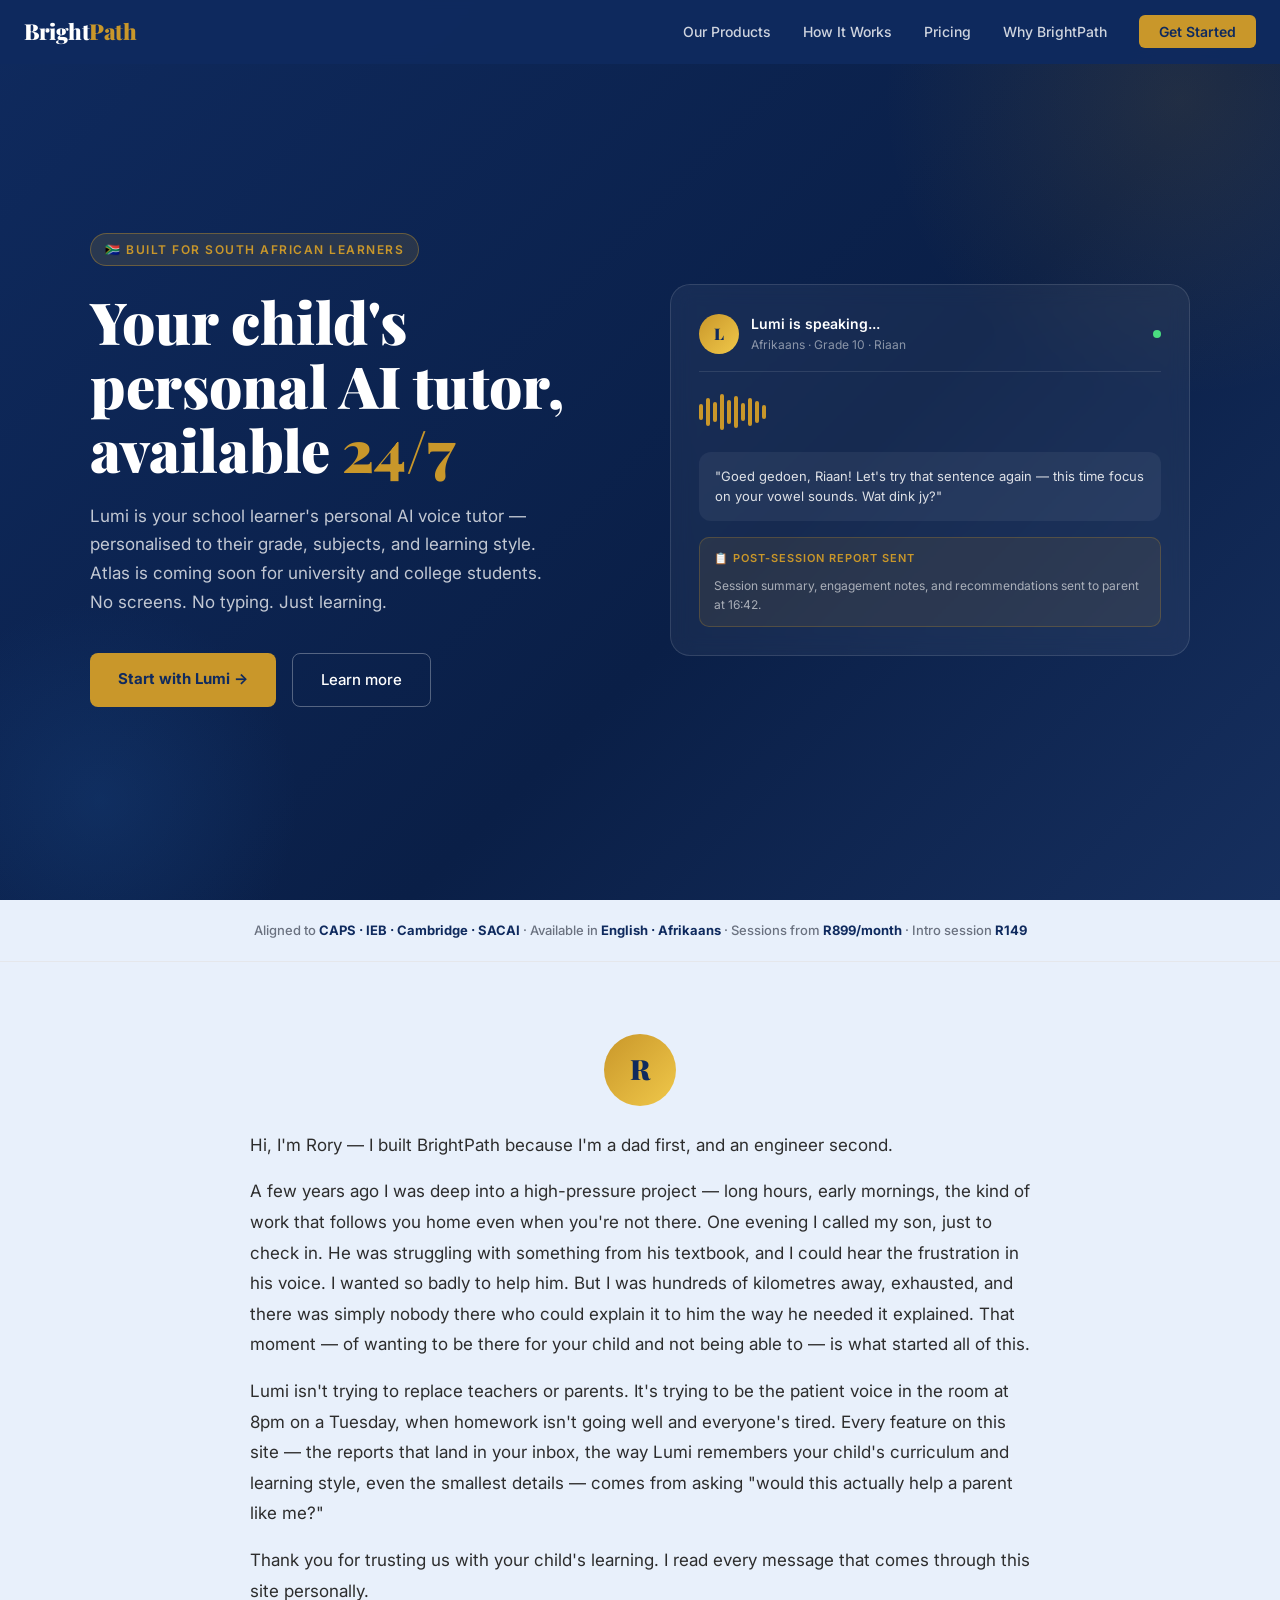
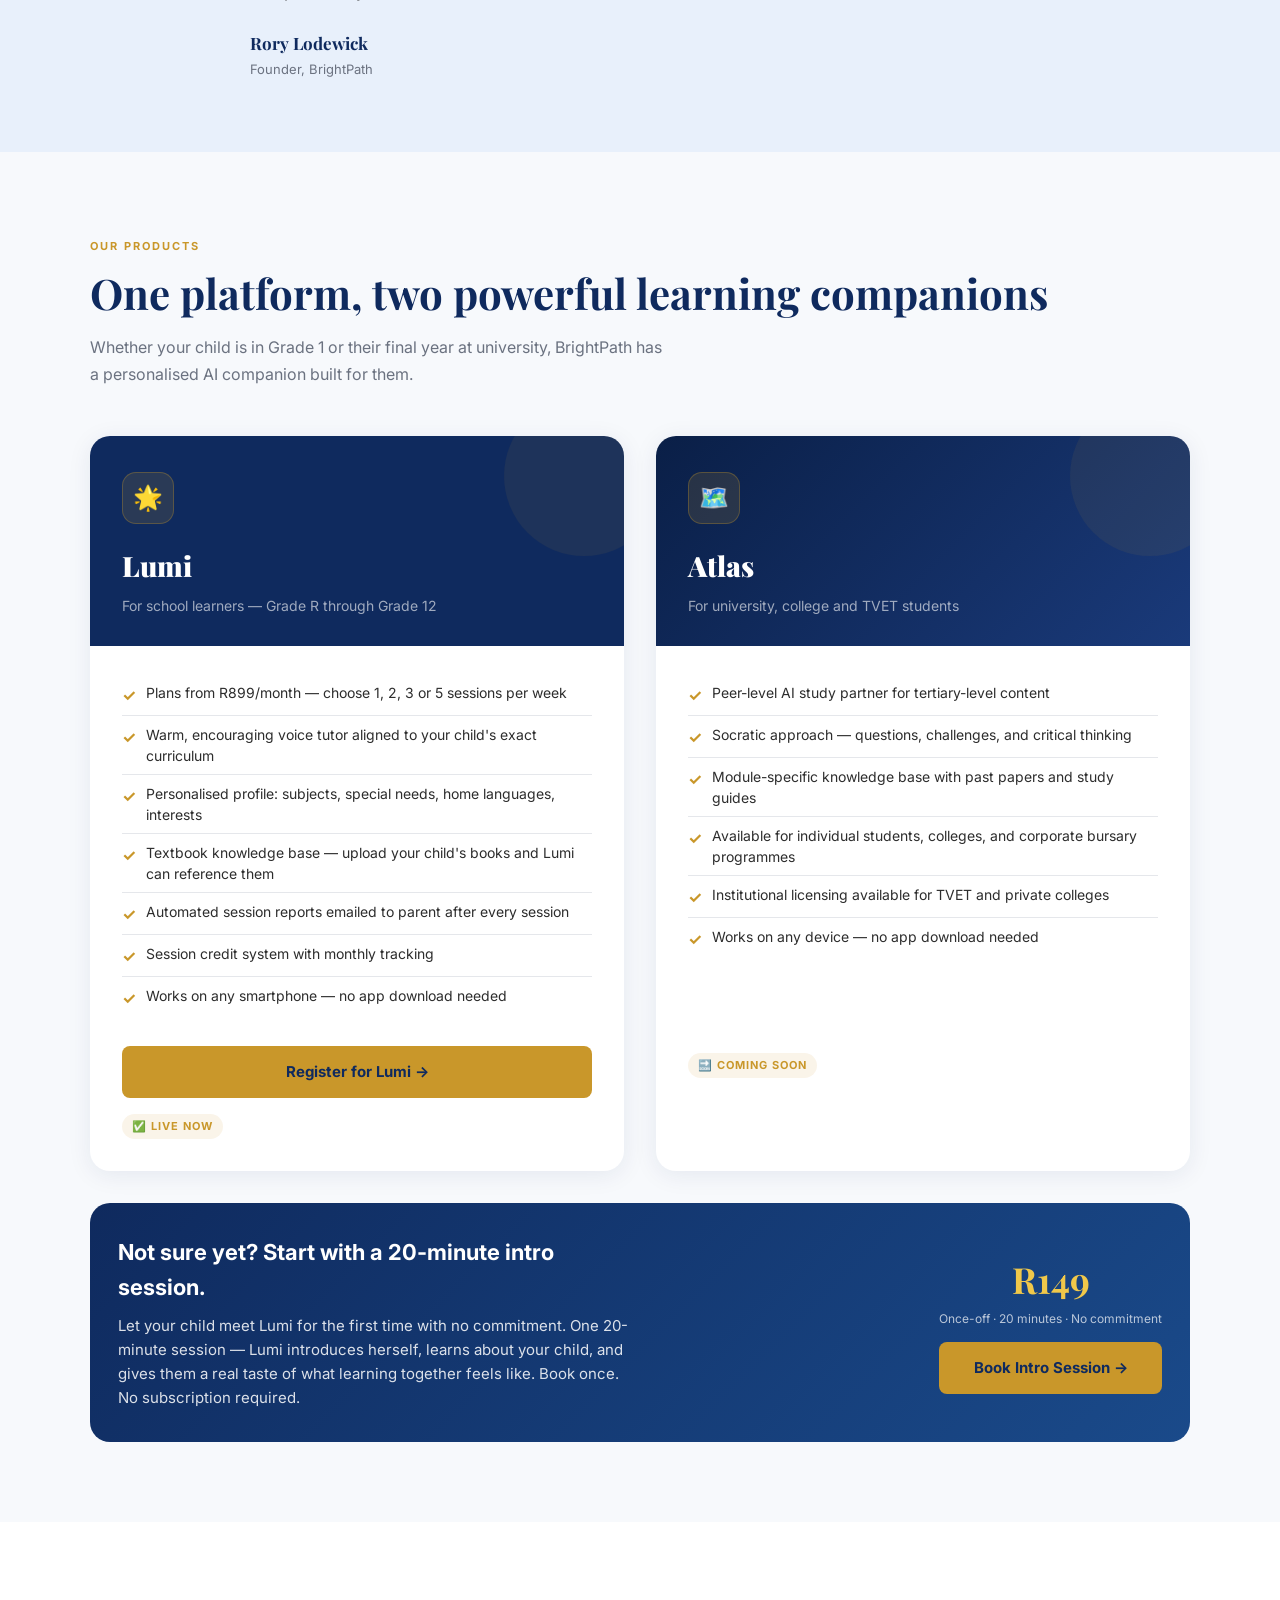
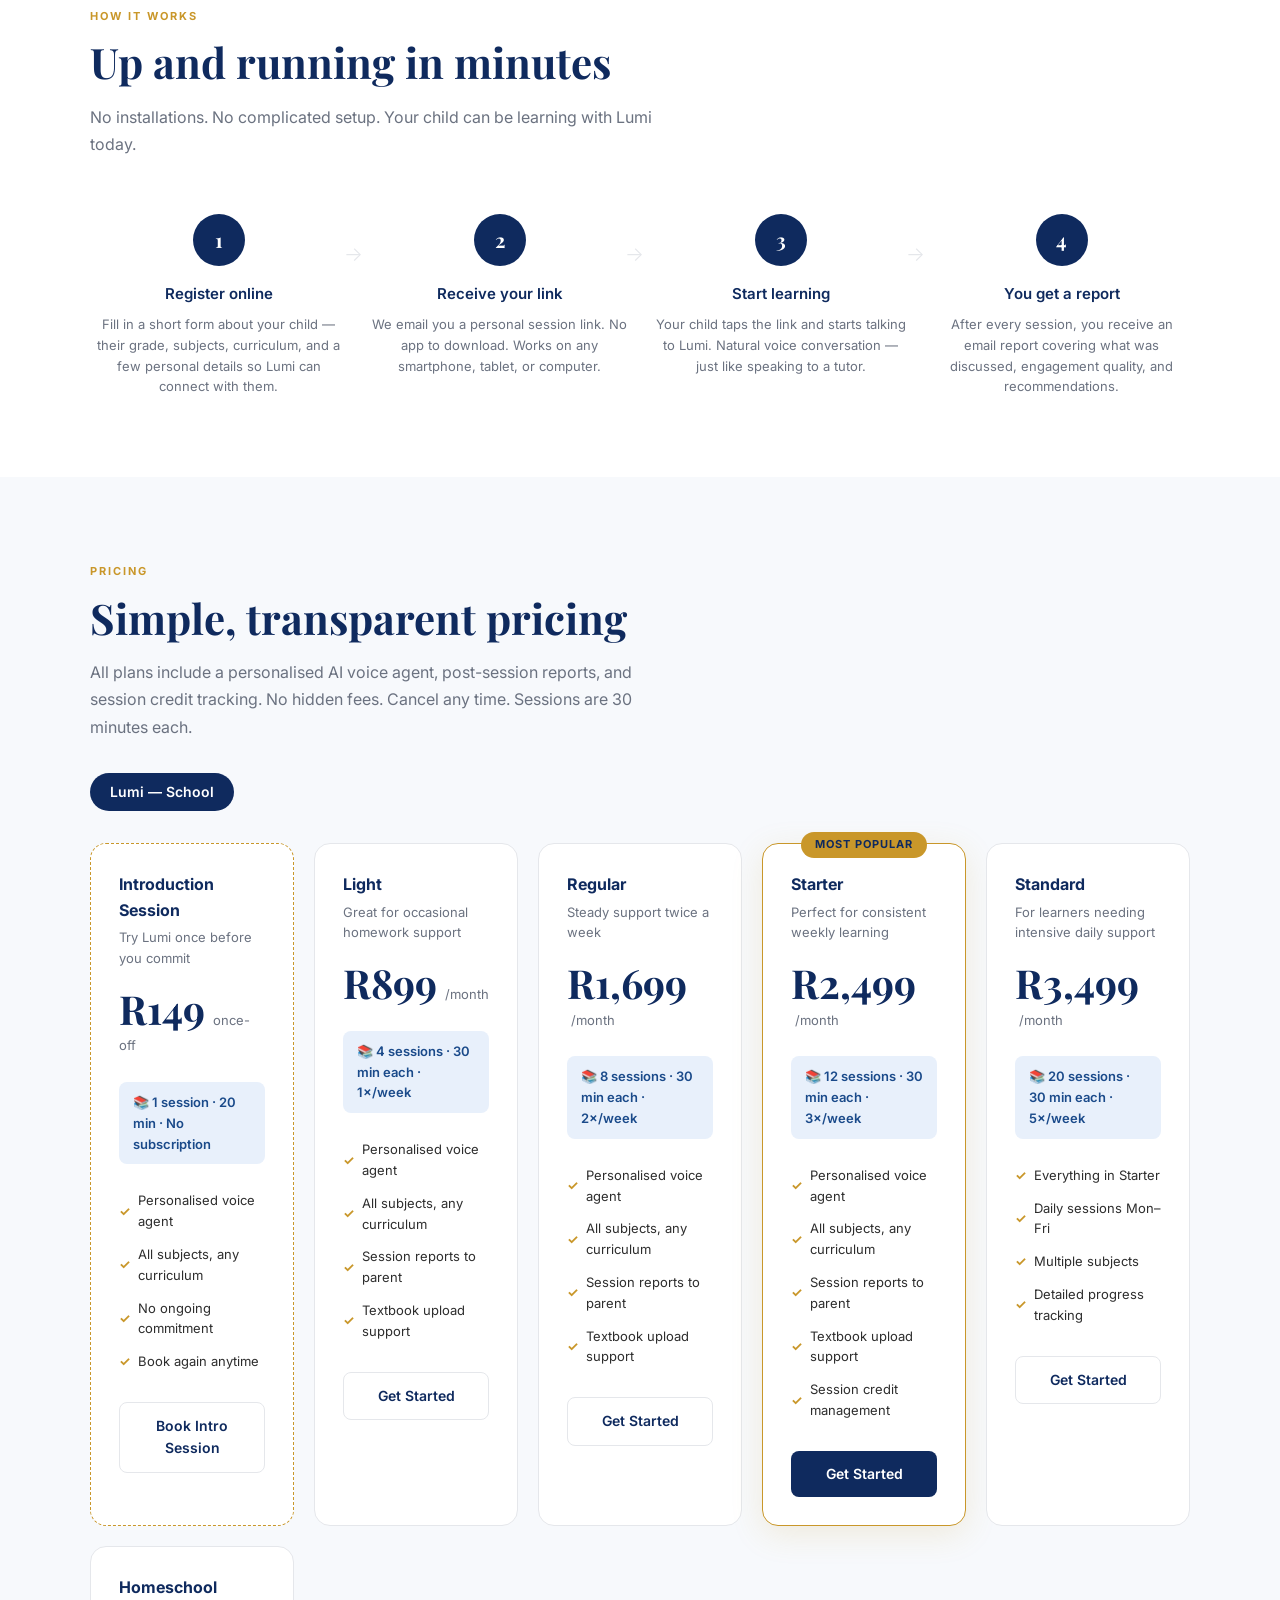
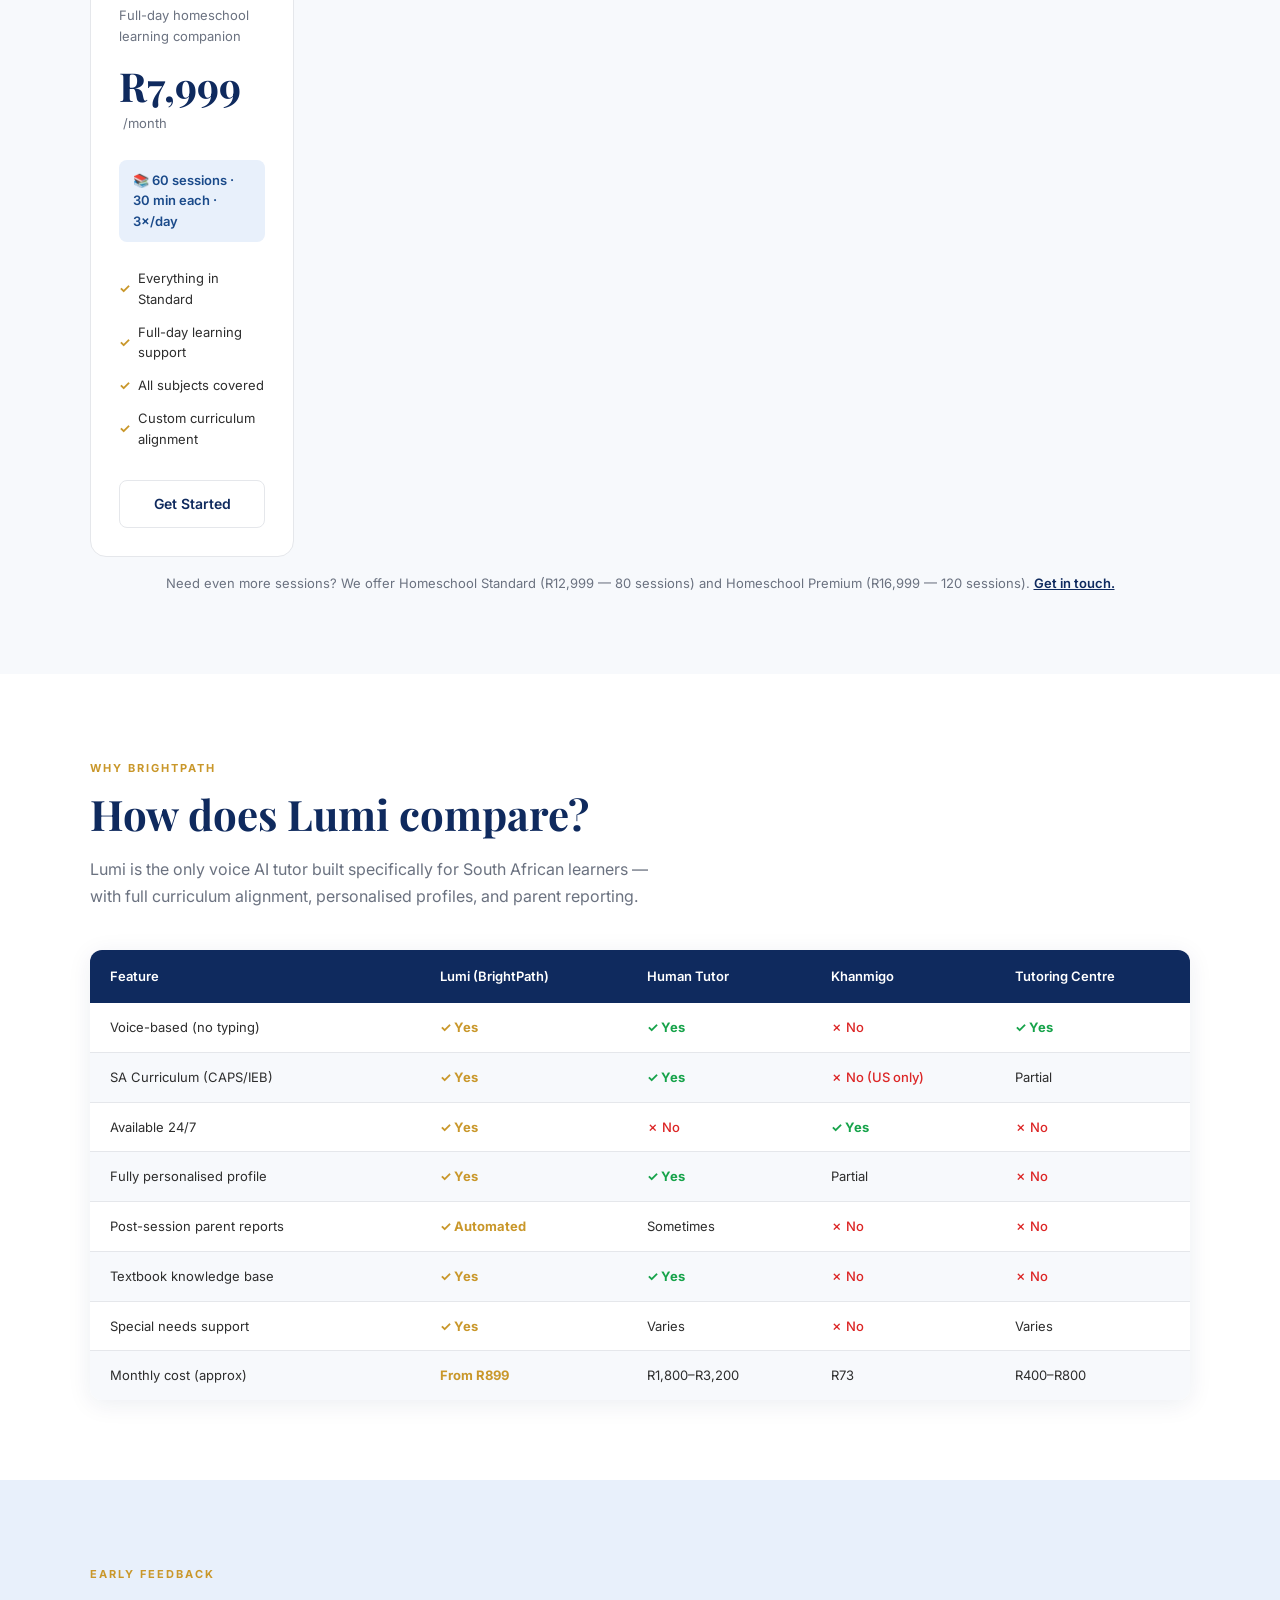
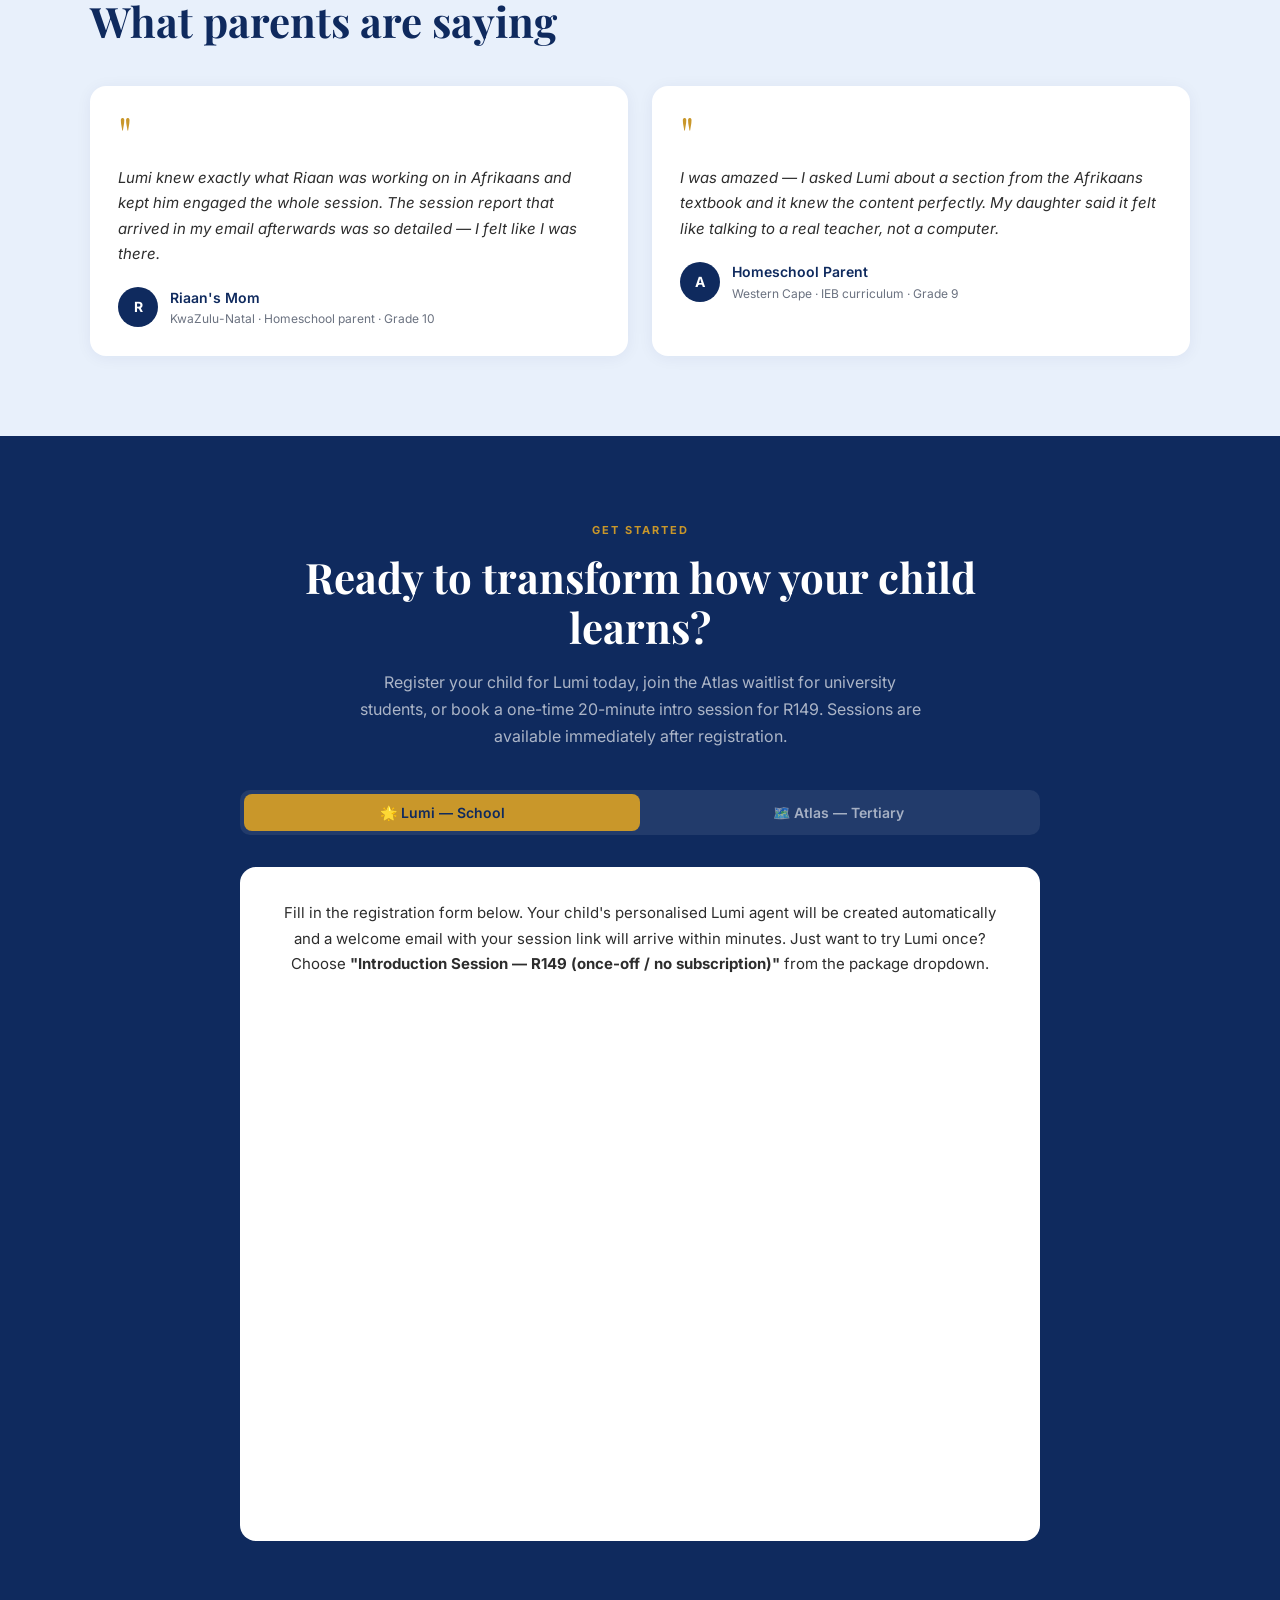
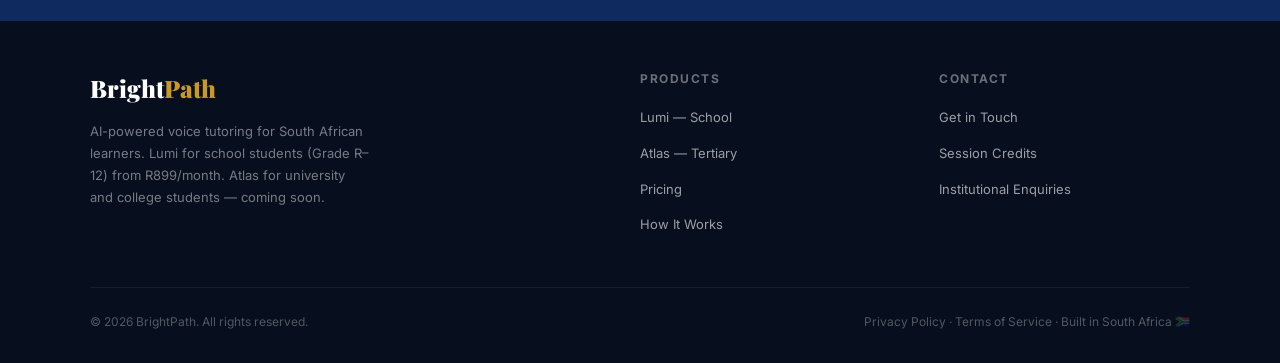
==== commit 2fe59969: "Add BrightPath site with Atlas Tally waitlist embed Replace the Atlas tab's alert()-based email plac" ====
--- a/index.html
+++ b/index.html
@@ -367,6 +367,60 @@
     color: var(--mid-gray);
     max-width: 580px;
     line-height: 1.7;
+  }
+
+  /* FOUNDER MESSAGE */
+  .founder-section {
+    background: var(--pale-blue);
+    padding: 72px 24px;
+  }
+
+  .founder-inner {
+    max-width: 780px;
+    margin: 0 auto;
+    text-align: center;
+  }
+
+  .founder-avatar {
+    width: 72px;
+    height: 72px;
+    border-radius: 50%;
+    background: linear-gradient(135deg, var(--gold), var(--gold-light));
+    color: var(--navy);
+    font-family: 'Playfair Display', serif;
+    font-weight: 900;
+    font-size: 28px;
+    display: flex;
+    align-items: center;
+    justify-content: center;
+    margin: 0 auto 24px;
+  }
+
+  .founder-message {
+    font-size: 17px;
+    line-height: 1.8;
+    color: var(--body);
+    text-align: left;
+  }
+
+  .founder-message p { margin-bottom: 16px; }
+
+  .founder-signature {
+    margin-top: 24px;
+    font-family: 'Playfair Display', serif;
+    font-weight: 700;
+    font-size: 17px;
+    color: var(--navy);
+    text-align: left;
+  }
+
+  .founder-signature span {
+    display: block;
+    font-family: 'Inter', sans-serif;
+    font-weight: 400;
+    font-size: 13px;
+    color: var(--mid-gray);
+    margin-top: 2px;
   }
 
   /* PRODUCTS */
@@ -782,65 +836,6 @@
     line-height: 1.7;
   }
 
-  .atlas-coming {
-    background: rgba(255,255,255,0.04);
-    border: 1px solid rgba(255,255,255,0.12);
-    border-radius: 16px;
-    padding: 48px 32px;
-  }
-
-  .atlas-coming h3 {
-    font-family: 'Playfair Display', serif;
-    font-size: 28px;
-    color: #fff;
-    margin-bottom: 12px;
-  }
-
-  .atlas-coming p {
-    color: rgba(255,255,255,0.6);
-    font-size: 15px;
-    margin-bottom: 28px;
-  }
-
-  .notify-form {
-    display: flex;
-    gap: 12px;
-    max-width: 440px;
-    margin: 0 auto;
-  }
-
-  .notify-form input {
-    flex: 1;
-    padding: 12px 16px;
-    border-radius: 8px;
-    border: 1px solid rgba(255,255,255,0.2);
-    background: rgba(255,255,255,0.08);
-    color: #fff;
-    font-size: 14px;
-    font-family: 'Inter', sans-serif;
-    outline: none;
-    transition: border-color 0.2s;
-  }
-
-  .notify-form input::placeholder { color: rgba(255,255,255,0.4); }
-  .notify-form input:focus { border-color: var(--gold); }
-
-  .notify-form button {
-    padding: 12px 20px;
-    background: var(--gold);
-    color: var(--navy);
-    border: none;
-    border-radius: 8px;
-    font-weight: 700;
-    font-size: 14px;
-    cursor: pointer;
-    font-family: 'Inter', sans-serif;
-    white-space: nowrap;
-    transition: background 0.2s;
-  }
-
-  .notify-form button:hover { background: var(--gold-light); }
-
   /* TESTIMONIAL */
   .testimonial-section { background: var(--pale-blue); }
 
@@ -1011,147 +1006,8 @@
 
     .footer-top { grid-template-columns: 1fr; gap: 32px; }
 
-    .notify-form { flex-direction: column; }
-
     .comparison-table { font-size: 12px; }
     .comparison-table th, .comparison-table td { padding: 10px 12px; }
-
-    .intro-banner { flex-direction: column; }
-  }
-
-  /* FOUNDER MESSAGE */
-  .founder-section {
-    background: var(--pale-blue);
-    padding: 72px 24px;
-  }
-
-  .founder-inner {
-    max-width: 780px;
-    margin: 0 auto;
-    text-align: center;
-  }
-
-  .founder-avatar {
-    width: 72px;
-    height: 72px;
-    border-radius: 50%;
-    background: linear-gradient(135deg, var(--gold), var(--gold-light));
-    color: var(--navy);
-    font-family: 'Playfair Display', serif;
-    font-weight: 900;
-    font-size: 28px;
-    display: flex;
-    align-items: center;
-    justify-content: center;
-    margin: 0 auto 24px;
-  }
-
-  .founder-message {
-    font-size: 17px;
-    line-height: 1.8;
-    color: var(--body);
-    text-align: left;
-  }
-
-  .founder-message p { margin-bottom: 16px; }
-
-  .founder-signature {
-    margin-top: 24px;
-    font-family: 'Playfair Display', serif;
-    font-weight: 700;
-    font-size: 17px;
-    color: var(--navy);
-    text-align: left;
-  }
-
-  .founder-signature span {
-    display: block;
-    font-family: 'Inter', sans-serif;
-    font-weight: 400;
-    font-size: 13px;
-    color: var(--mid-gray);
-    margin-top: 2px;
-  }
-
-  /* INTRO SESSION BANNER */
-  .intro-banner {
-    display: flex;
-    align-items: center;
-    justify-content: center;
-    gap: 14px;
-    flex-wrap: wrap;
-    background: linear-gradient(135deg, var(--navy) 0%, var(--navy-mid) 100%);
-    color: #fff;
-    border-radius: 12px;
-    padding: 16px 24px;
-    margin: 0 auto 40px;
-    max-width: 720px;
-    text-align: center;
-    font-size: 14px;
-  }
-
-  .intro-banner strong { color: var(--gold-light); }
-
-  .intro-banner a {
-    background: var(--gold);
-    color: var(--navy);
-    padding: 8px 16px;
-    border-radius: 6px;
-    font-weight: 700;
-    text-decoration: none;
-    font-size: 13px;
-    white-space: nowrap;
-  }
-
-  /* ASSESSMENT TOOL */
-  .assessment-section { background: var(--off-white); }
-
-  .assessment-grid {
-    display: grid;
-    grid-template-columns: repeat(auto-fit, minmax(260px, 1fr));
-    gap: 24px;
-    margin-bottom: 32px;
-    max-width: 700px;
-    margin-left: auto;
-    margin-right: auto;
-  }
-
-  .assessment-designed {
-    max-width: 720px;
-    margin: 0 auto 32px;
-    text-align: center;
-  }
-
-  .assessment-designed h4 {
-    font-family: 'Playfair Display', serif;
-    color: var(--navy);
-    font-size: 20px;
-    margin-bottom: 12px;
-  }
-
-  .assessment-designed p {
-    color: var(--mid-gray);
-    font-size: 15px;
-    line-height: 1.7;
-  }
-
-  .assessment-disclaimer {
-    max-width: 720px;
-    margin: 0 auto 32px;
-    background: var(--pale-blue);
-    border-left: 3px solid var(--navy-mid);
-    border-radius: 8px;
-    padding: 16px 20px;
-    font-size: 13px;
-    color: var(--mid-gray);
-    line-height: 1.7;
-  }
-
-  .assessment-section .tally-embed {
-    max-width: 700px;
-    margin: 0 auto;
-    border: 1px solid var(--light-gray);
-    box-shadow: 0 1px 3px rgba(15,42,94,0.06);
   }
 </style>
 <style>@keyframes _spin_evhv6_1{0%{transform:rotate(0)}to{transform:rotate(360deg)}}@keyframes _wave_evhv6_1{0%{transform:rotate(0)}50%{transform:rotate(20deg)}to{transform:rotate(0)}}@keyframes _heartBeat_evhv6_1{0%{transform:scale(1)}50%{transform:scale(1.08)}to{transform:scale(1)}}@keyframes _flash_evhv6_1{0%,50%,to{opacity:1}25%,75%{opacity:.2}}@keyframes _bounce_evhv6_1{0%,20%,53%,to{transform:translate(0,0)}40%,43%{transform:translateY(-30px)scaleY(1.1)}70%{transform:translateY(-15px)scaleY(1.05)}80%{transform:translate(0,0)scaleY(.95)}90%{transform:translateY(-4px)scaleY(1.02)}}@keyframes _rubberBand_evhv6_1{0%{transform:scale(1)}30%{transform:scale(1.25,.75)}40%{transform:scale(.75,1.25)}50%{transform:scale(1.15,.85)}65%{transform:scale(.95,1.05)}75%{transform:scale(1.05,.95)}to{transform:scale(1)}}@keyframes _headShake_evhv6_1{0%{transform:translate(0)}6.5%{transform:translate(-6px)rotateY(-9deg)}18.5%{transform:translate(5px)rotateY(7deg)}31.5%{transform:translate(-3px)rotateY(-5deg)}43.5%{transform:translate(2px)rotateY(3deg)}50%{transform:translate(0)}}@keyframes _tada_evhv6_1{0%{transform:scale(1)}10%,20%{transform:scale3d(.9,.9,.9)rotate(-3deg)}30%,50%,70%,90%{transform:scale3d(1.1,1.1,1.1)rotate(3deg)}40%,60%,80%{transform:scale3d(1.1,1.1,1.1)rotate(-3deg)}to{transform:scale(1)}}._overlay_evhv6_157{z-index:1000000006;background-color:#0f0f0f99;justify-content:center;align-items:center;display:flex;position:fixed;inset:0}._layoutDefault_evhv6_170{z-index:2147483000;opacity:0;background-color:#0000;border-radius:5px;width:auto;max-width:95vw;height:auto;display:flex;position:fixed;bottom:20px;right:20px;box-shadow:0 0 0 1px #0f0f0f0d,0 3px 6px #0f0f0f1a,0 9px 24px #0f0f0f33}._layoutModal_evhv6_186{z-index:2147483000;opacity:0;background-color:#0000;border-radius:5px;width:700px;max-width:95vw;height:auto;display:flex;position:relative;box-shadow:0 0 0 1px #0f0f0f0d,0 3px 6px #0f0f0f1a,0 9px 24px #0f0f0f33}._popupContainer_evhv6_200{border-radius:5px;width:100%;display:flex;overflow-y:auto}._popupContainer_evhv6_200 iframe{border-radius:5px;max-height:95vh}._loadingIndicator_evhv6_212{z-index:2147483000;color:#444;background-color:#f5f5f5;border-radius:50%;justify-content:center;align-items:center;width:50px;height:50px;display:inline-flex;position:absolute}._loadingIndicatorNoOverlay_evhv6_225{position:fixed;bottom:10px;right:10px}._loadingIndicator_evhv6_212 svg{width:20px;height:20px;animation:1.618s linear infinite _spin_evhv6_1}._emoji_evhv6_237{font-size:42px;line-height:1;display:inline-block;position:absolute;top:-21px;left:-21px}._animate__wave_evhv6_246{animation:1s ease-in-out 20 _wave_evhv6_1}._animate__heart-beat_evhv6_250{animation:1.3s ease-in-out 20 _heartBeat_evhv6_1}._animate__flash_evhv6_254{animation:2.5s 20 _flash_evhv6_1}._animate__bounce_evhv6_258{transform-origin:bottom;animation:1.5s 20 _bounce_evhv6_1}._animate__rubber-band_evhv6_263{animation:1.5s 20 _rubberBand_evhv6_1}._animate__head-shake_evhv6_267{animation:1.5s ease-in-out 20 _headShake_evhv6_1}._animate__tada_evhv6_271{animation:1.5s 20 _tada_evhv6_1}._animate__spin_evhv6_275{animation:1.618s linear 20 _spin_evhv6_1}@media (height<=1000px){._popupContainer_evhv6_200 iframe{max-height:85vh}}@media (width<=576px){._popupContainer_evhv6_200 iframe{max-height:70vh}._layoutDefault_evhv6_170,._layoutModal_evhv6_186{max-width:calc(100% - 40px)}}
@@ -1166,7 +1022,6 @@
     <li><a href="https://brightpath-lumi-atlas.netlify.app/#how-it-works">How It Works</a></li>
     <li><a href="https://brightpath-lumi-atlas.netlify.app/#pricing">Pricing</a></li>
     <li><a href="https://brightpath-lumi-atlas.netlify.app/#why">Why BrightPath</a></li>
-    <li><a href="https://brightpath-lumi-atlas.netlify.app/#assessment">Assessment Tool</a></li>
     <li><a href="https://brightpath-lumi-atlas.netlify.app/#register" class="nav-cta">Get Started</a></li>
   </ul>
 </nav>
@@ -1233,7 +1088,7 @@
     <div class="founder-message">
       <p>Hi, I'm Rory — I built BrightPath because I'm a dad first, and an engineer second.</p>
       <p>A few years ago I was deep into a high-pressure project — long hours, early mornings, the kind of work that follows you home even when you're not there. One evening I called my son, just to check in. He was struggling with something from his textbook, and I could hear the frustration in his voice. I wanted so badly to help him. But I was hundreds of kilometres away, exhausted, and there was simply nobody there who could explain it to him the way he needed it explained. That moment — of wanting to be there for your child and not being able to — is what started all of this.</p>
-      <p>Lumi isn't trying to replace teachers or parents. It's trying to be the patient voice in the room at 8pm on a Tuesday, when homework isn't going well and everyone's tired. Every feature on this site — the reports that land in your inbox, the way Lumi remembers your child's curriculum and learning style, even the way we've built the assessment tool below — comes from asking "would this actually help a parent like me?"</p>
+      <p>Lumi isn't trying to replace teachers or parents. It's trying to be the patient voice in the room at 8pm on a Tuesday, when homework isn't going well and everyone's tired. Every feature on this site — the reports that land in your inbox, the way Lumi remembers your child's curriculum and learning style, even the smallest details — comes from asking "would this actually help a parent like me?"</p>
       <p>Thank you for trusting us with your child's learning. I read every message that comes through this site personally.</p>
     </div>
     <div class="founder-signature">
@@ -1249,11 +1104,6 @@
     <div class="section-tag">Our Products</div>
     <h2 class="section-title">One platform, two powerful learning companions</h2>
     <p class="section-sub">Whether your child is in Grade 1 or their final year at university, BrightPath has a personalised AI companion built for them.</p>
-
-    <div class="intro-banner">
-      <span>👋 New here? Try Lumi first with a <strong>20-minute Intro Session — R149</strong></span>
-      <a href="https://brightpath-lumi-atlas.netlify.app/#register">Book Intro Session →</a>
-    </div>
 
     <div class="products-grid">
       <!-- LUMI -->
@@ -1299,6 +1149,19 @@
         </div>
       </div>
     </div>
+
+    <!-- INTRO SESSION BANNER -->
+    <div style="margin-top:32px;background:linear-gradient(135deg,var(--navy) 0%,#1A4A8A 100%);border-radius:20px;padding:32px 28px;color:#fff;display:flex;flex-wrap:wrap;align-items:center;justify-content:space-between;gap:24px;">
+      <div style="max-width:520px;">
+        <h3 style="color:#fff;font-size:22px;margin-bottom:8px;">Not sure yet? Start with a 20-minute intro session.</h3>
+        <p style="color:rgba(255,255,255,0.85);font-size:15px;margin:0;">Let your child meet Lumi for the first time with no commitment. One 20-minute session — Lumi introduces herself, learns about your child, and gives them a real taste of what learning together feels like. Book once. No subscription required.</p>
+      </div>
+      <div style="text-align:center;flex-shrink:0;">
+        <div style="font-family:'Playfair Display',serif;font-size:36px;font-weight:700;color:var(--gold-light,#F0C84A);">R149</div>
+        <div style="font-size:12px;color:rgba(255,255,255,0.7);margin-bottom:14px;">Once-off · 20 minutes · No commitment</div>
+        <a href="https://brightpath-lumi-atlas.netlify.app/#register" class="btn-primary" style="display:block;text-align:center;white-space:nowrap;">Book Intro Session →</a>
+      </div>
+    </div>
   </div>
 </section>
 
@@ -1341,16 +1204,28 @@
     <h2 class="section-title">Simple, transparent pricing</h2>
     <p class="section-sub">All plans include a personalised AI voice agent, post-session reports, and session credit tracking. No hidden fees. Cancel any time. Sessions are 30 minutes each.</p>
 
-    <div class="intro-banner">
-      <span>Not ready to commit? Start with a <strong>20-minute Intro Session — R149</strong></span>
-      <a href="https://brightpath-lumi-atlas.netlify.app/#register">Book Intro Session →</a>
-    </div>
-
     <div class="pricing-toggle">
       <span class="toggle-label active">Lumi — School</span>
     </div>
 
     <div style="display:grid;grid-template-columns:repeat(auto-fit,minmax(200px,1fr));gap:20px;margin-bottom:16px;">
+
+      <div class="price-card" style="border:1px dashed var(--gold);">
+        <h4>Introduction Session</h4>
+        <p class="price-desc">Try Lumi once before you commit</p>
+        <div class="price-amount">
+          <span class="amount">R149</span>
+          <span class="period">once-off</span>
+        </div>
+        <div class="price-sessions">📚 1 session · 20 min · No subscription</div>
+        <ul class="price-features">
+          <li>Personalised voice agent</li>
+          <li>All subjects, any curriculum</li>
+          <li>No ongoing commitment</li>
+          <li>Book again anytime</li>
+        </ul>
+        <a href="https://brightpath-lumi-atlas.netlify.app/#register" class="price-cta price-cta-secondary">Book Intro Session</a>
+      </div>
 
       <div class="price-card">
         <h4>Light</h4>
@@ -1442,67 +1317,8 @@
     </div>
 
     <p style="text-align:center;margin-top:16px;font-size:13px;color:var(--mid-gray);">
-      Need even more sessions? We offer Homeschool Standard (R12,999 — 80 sessions) and Homeschool Premium (R16,999 — 120 sessions). <a href="#register" style="color:var(--navy);font-weight:600;">Get in touch.</a>
+      Need even more sessions? We offer Homeschool Standard (R12,999 — 80 sessions) and Homeschool Premium (R16,999 — 120 sessions). <a href="https://brightpath-lumi-atlas.netlify.app/#register" style="color:var(--navy);font-weight:600;">Get in touch.</a>
     </p>
-  </div>
-</section>
-
-<!-- ASSESSMENT TOOL -->
-<section class="assessment-section" id="assessment">
-  <div class="container">
-    <div class="section-tag">New</div>
-    <h2 class="section-title">Not sure where to start? Get an Assessment</h2>
-    <p class="section-sub">Before committing to a package, get a clear picture of your child's current level, strengths, and gaps — delivered as a written report you can act on immediately.</p>
-
-    <div class="assessment-grid">
-      <div class="price-card">
-        <h4>Text Assessment</h4>
-        <p class="price-desc">A focused written assessment covering one subject</p>
-        <div class="price-amount">
-          <span class="amount">R299</span>
-          <span class="period">once-off</span>
-        </div>
-        <ul class="price-features">
-          <li>Curriculum-aligned diagnostic questions</li>
-          <li>Written strengths &amp; gaps report</li>
-          <li>Delivered to your email within 48 hours</li>
-        </ul>
-        <a href="#assessment-register" class="price-cta price-cta-secondary">Get Started</a>
-      </div>
-
-      <div class="price-card featured">
-        <div class="featured-tag">Full Bundle</div>
-        <h4>Full Bundle</h4>
-        <p class="price-desc">Multi-subject assessment plus a voice session with Lumi</p>
-        <div class="price-amount">
-          <span class="amount">R549</span>
-          <span class="period">once-off</span>
-        </div>
-        <ul class="price-features">
-          <li>Everything in Text Assessment</li>
-          <li>Multi-subject coverage</li>
-          <li>20-minute voice session with Lumi included</li>
-          <li>Personalised package recommendation</li>
-        </ul>
-        <a href="#assessment-register" class="price-cta price-cta-primary">Get Started</a>
-      </div>
-    </div>
-
-    <div class="assessment-designed">
-      <h4>How we designed it</h4>
-      <p>The assessment was built with the same curriculum-alignment logic that powers Lumi's tutoring sessions — CAPS, IEB, Cambridge and SACAI diagnostic questions, checked against real past-paper standards, so the report reflects where your child genuinely stands, not a generic quiz score.</p>
-    </div>
-
-    <div class="assessment-disclaimer">
-      <strong>Please note:</strong> The BrightPath Assessment Tool is a diagnostic and educational planning aid, not a formal psychometric or psychoeducational evaluation. It is designed to help guide subject and package choices and does not replace a qualified educational psychologist's assessment where one is needed.
-    </div>
-
-    <div class="tally-embed" id="assessment-register">
-      <p style="color:#2D2D2D;">Register for your assessment below — you'll receive your questions and instructions by email shortly after.</p>
-      <iframe data-tally-src="https://tally.so/embed/QKWBWG?alignLeft=1&hideTitle=1&transparentBackground=1&dynamicHeight=1" loading="lazy" width="100%" height="500" frameborder="0" marginheight="0" marginwidth="0" title="Register for Assessment">
-      </iframe>
-      <script>var d=document,w="https://tally.so/widgets/embed.js",v=function(){"undefined"!=typeof Tally?Tally.loadEmbeds():d.querySelectorAll("[data-tally-src]:not([src])").forEach((function(e){e.src=e.dataset.tallySrc}))};if("undefined"!=typeof Tally)v();else if(d.querySelector('script[src="'+w+'"]')==null){var s=d.createElement("script");s.src=w,s.onload=v,s.onerror=v,d.body.appendChild(s);}</script>
-    </div>
   </div>
 </section>
 
@@ -1580,13 +1396,6 @@
           <td>R73</td>
           <td>R400–R800</td>
         </tr>
-        <tr>
-          <td>Upfront skills assessment</td>
-          <td class="yes lumi-col">✓ From R299</td>
-          <td class="no">✗ No</td>
-          <td class="no">✗ No</td>
-          <td>Varies</td>
-        </tr>
       </tbody>
     </table>
   </div>
@@ -1631,7 +1440,7 @@
   <div class="register-inner">
     <div class="section-tag">Get Started</div>
     <h2 class="section-title">Ready to transform how your child learns?</h2>
-    <p class="section-sub">Register your child for Lumi today, or join the Atlas waitlist for university students. Sessions are available immediately after registration.</p>
+    <p class="section-sub">Register your child for Lumi today, join the Atlas waitlist for university students, or book a one-time 20-minute intro session for R149. Sessions are available immediately after registration.</p>
 
     <div class="tabs">
       <button class="tab active" onclick="showTab('lumi')">🌟 Lumi — School</button>
@@ -1640,7 +1449,7 @@
 
     <div id="lumi-tab" class="tab-content active">
       <div class="tally-embed">
-        <p style="color:#2D2D2D;">Fill in the registration form below. Your child's personalised Lumi agent will be created automatically and a welcome email with your session link will arrive within minutes.</p>
+        <p style="color:#2D2D2D;">Fill in the registration form below. Your child's personalised Lumi agent will be created automatically and a welcome email with your session link will arrive within minutes. Just want to try Lumi once? Choose <strong>"Introduction Session — R149 (once-off / no subscription)"</strong> from the package dropdown.</p>
         <iframe data-tally-src="https://tally.so/embed/ZjD5ze?alignLeft=1&hideTitle=1&transparentBackground=1&dynamicHeight=1" loading="lazy" width="100%" height="500" frameborder="0" marginheight="0" marginwidth="0" title="Register for Lumi">
         </iframe>
         <script>var d=document,w="https://tally.so/widgets/embed.js",v=function(){"undefined"!=typeof Tally?Tally.loadEmbeds():d.querySelectorAll("[data-tally-src]:not([src])").forEach((function(e){e.src=e.dataset.tallySrc}))};if("undefined"!=typeof Tally)v();else if(d.querySelector('script[src="'+w+'"]')==null){var s=d.createElement("script");s.src=w,s.onload=v,s.onerror=v,d.body.appendChild(s);}</script>
@@ -1648,13 +1457,11 @@
     </div>
 
     <div id="atlas-tab" class="tab-content">
-      <div class="atlas-coming">
-        <h3>Atlas is coming soon</h3>
-        <p>We're building Atlas for university, college and TVET students. Leave your email and we'll notify you the moment it's ready — including early access pricing.</p>
-        <div class="notify-form">
-          <input type="email" placeholder="your@email.com" id="atlas-email">
-          <button onclick="notifyAtlas()">Notify Me</button>
-        </div>
+      <div class="tally-embed">
+        <p style="color:#2D2D2D;">Atlas is coming soon for university, college and TVET students. Join the waitlist below and we'll be in touch as soon as it's ready — pricing coming soon.</p>
+        <iframe data-tally-src="https://tally.so/embed/Gxj9l2?alignLeft=1&hideTitle=1&transparentBackground=1&dynamicHeight=1" loading="lazy" width="100%" height="500" frameborder="0" marginheight="0" marginwidth="0" title="Join the Atlas Waitlist">
+        </iframe>
+        <script>var d=document,w="https://tally.so/widgets/embed.js",v=function(){"undefined"!=typeof Tally?Tally.loadEmbeds():d.querySelectorAll("[data-tally-src]:not([src])").forEach((function(e){e.src=e.dataset.tallySrc}))};if("undefined"!=typeof Tally)v();else if(d.querySelector('script[src="'+w+'"]')==null){var s=d.createElement("script");s.src=w,s.onload=v,s.onerror=v,d.body.appendChild(s);}</script>
       </div>
     </div>
   </div>
@@ -1673,7 +1480,6 @@
         <ul>
           <li><a href="https://brightpath-lumi-atlas.netlify.app/#products">Lumi — School</a></li>
           <li><a href="https://brightpath-lumi-atlas.netlify.app/#products">Atlas — Tertiary</a></li>
-          <li><a href="https://brightpath-lumi-atlas.netlify.app/#assessment">Assessment Tool</a></li>
           <li><a href="https://brightpath-lumi-atlas.netlify.app/#pricing">Pricing</a></li>
           <li><a href="https://brightpath-lumi-atlas.netlify.app/#how-it-works">How It Works</a></li>
         </ul>
@@ -1681,7 +1487,7 @@
       <div class="footer-col">
         <h5>Contact</h5>
         <ul>
-          <li><a href="https://brightpath-lumi-atlas.netlify.app/#register">Get Started</a></li>
+          <li><a href="https://brightpath-lumi-atlas.netlify.app/#register">Get in Touch</a></li>
           <li><a href="https://brightpath-lumi-atlas.netlify.app/#register">Session Credits</a></li>
           <li><a href="https://brightpath-lumi-atlas.netlify.app/#register">Institutional Enquiries</a></li>
         </ul>
@@ -1700,16 +1506,6 @@
   document.querySelectorAll('.tab-content').forEach(t => t.classList.remove('active'));
   document.getElementById(tab + '-tab').classList.add('active');
   event.target.classList.add('active');
-}
-
-function notifyAtlas() {
-  const email = document.getElementById('atlas-email').value;
-  if (email && email.includes('@')) {
-    alert('Thank you! We\'ll notify you at ' + email + ' when Atlas launches.');
-    document.getElementById('atlas-email').value = '';
-  } else {
-    alert('Please enter a valid email address.');
-  }
 }
 
 // Smooth scroll for nav links
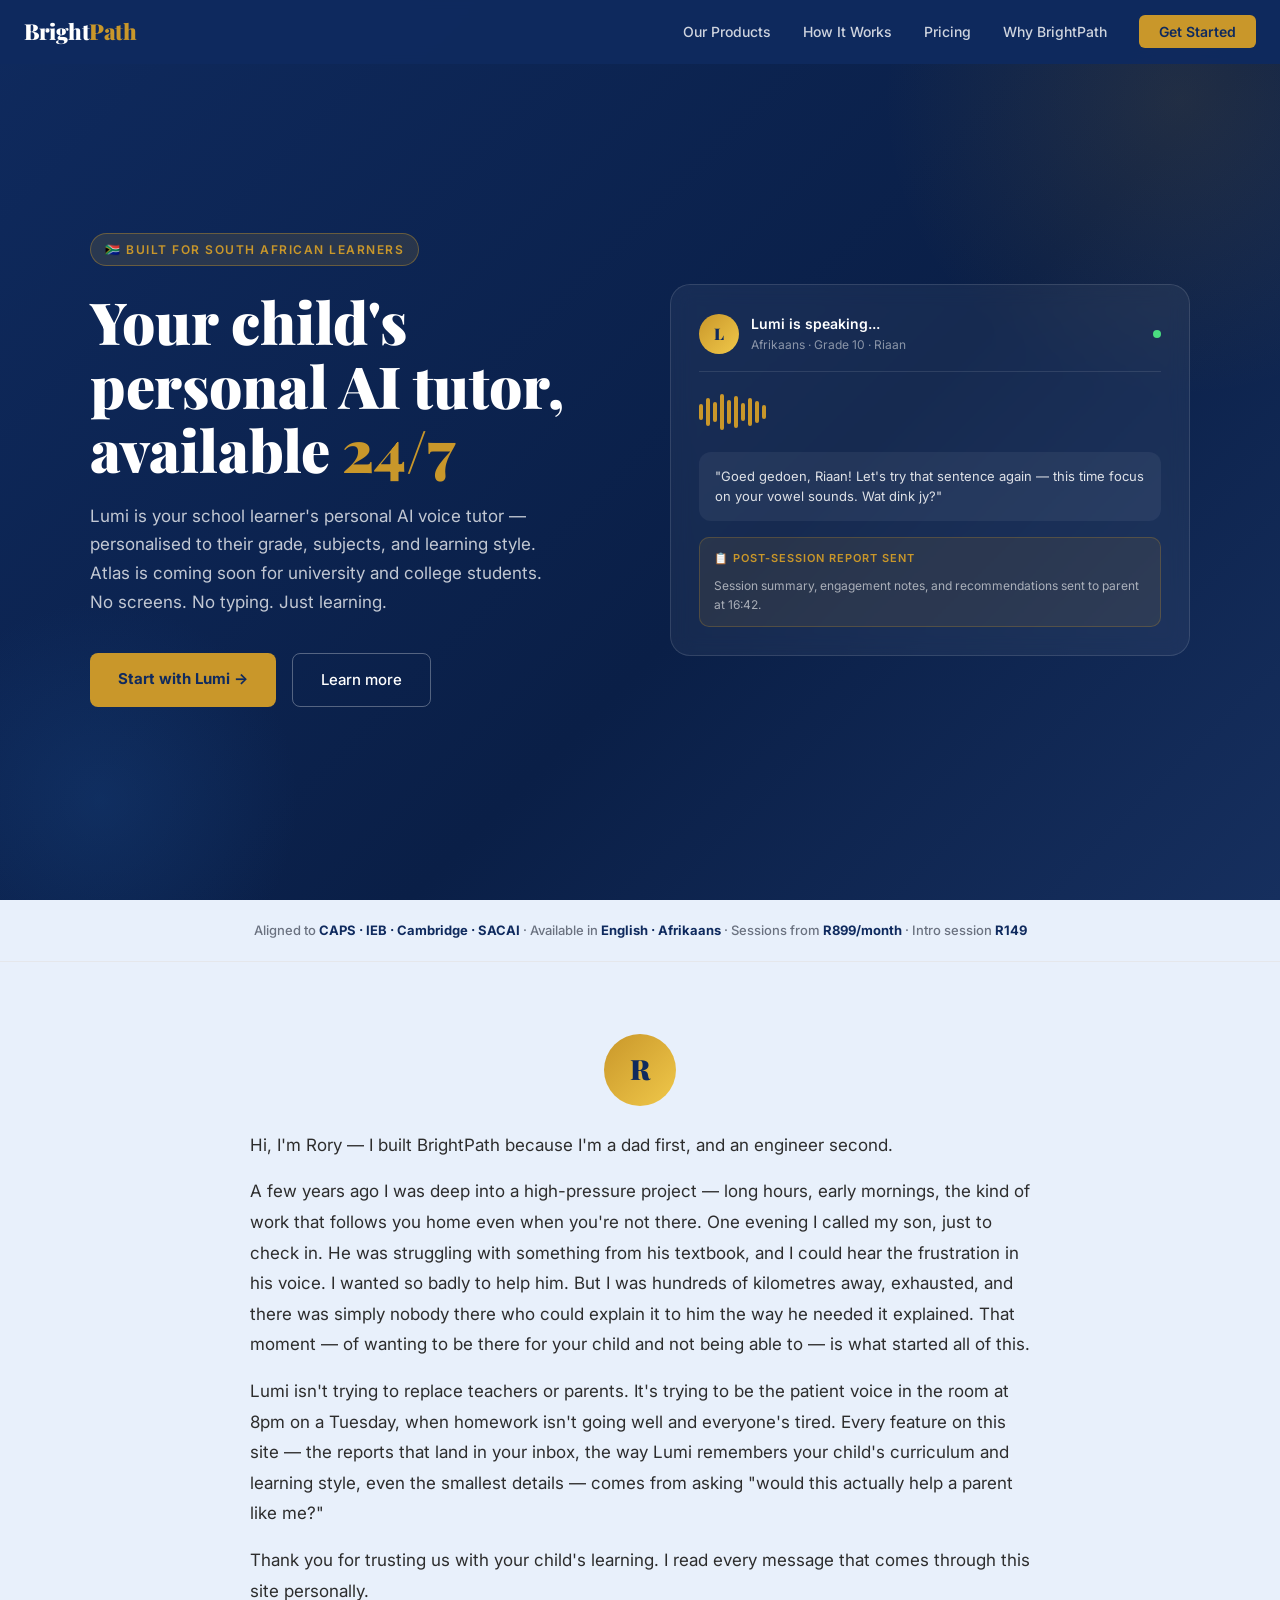
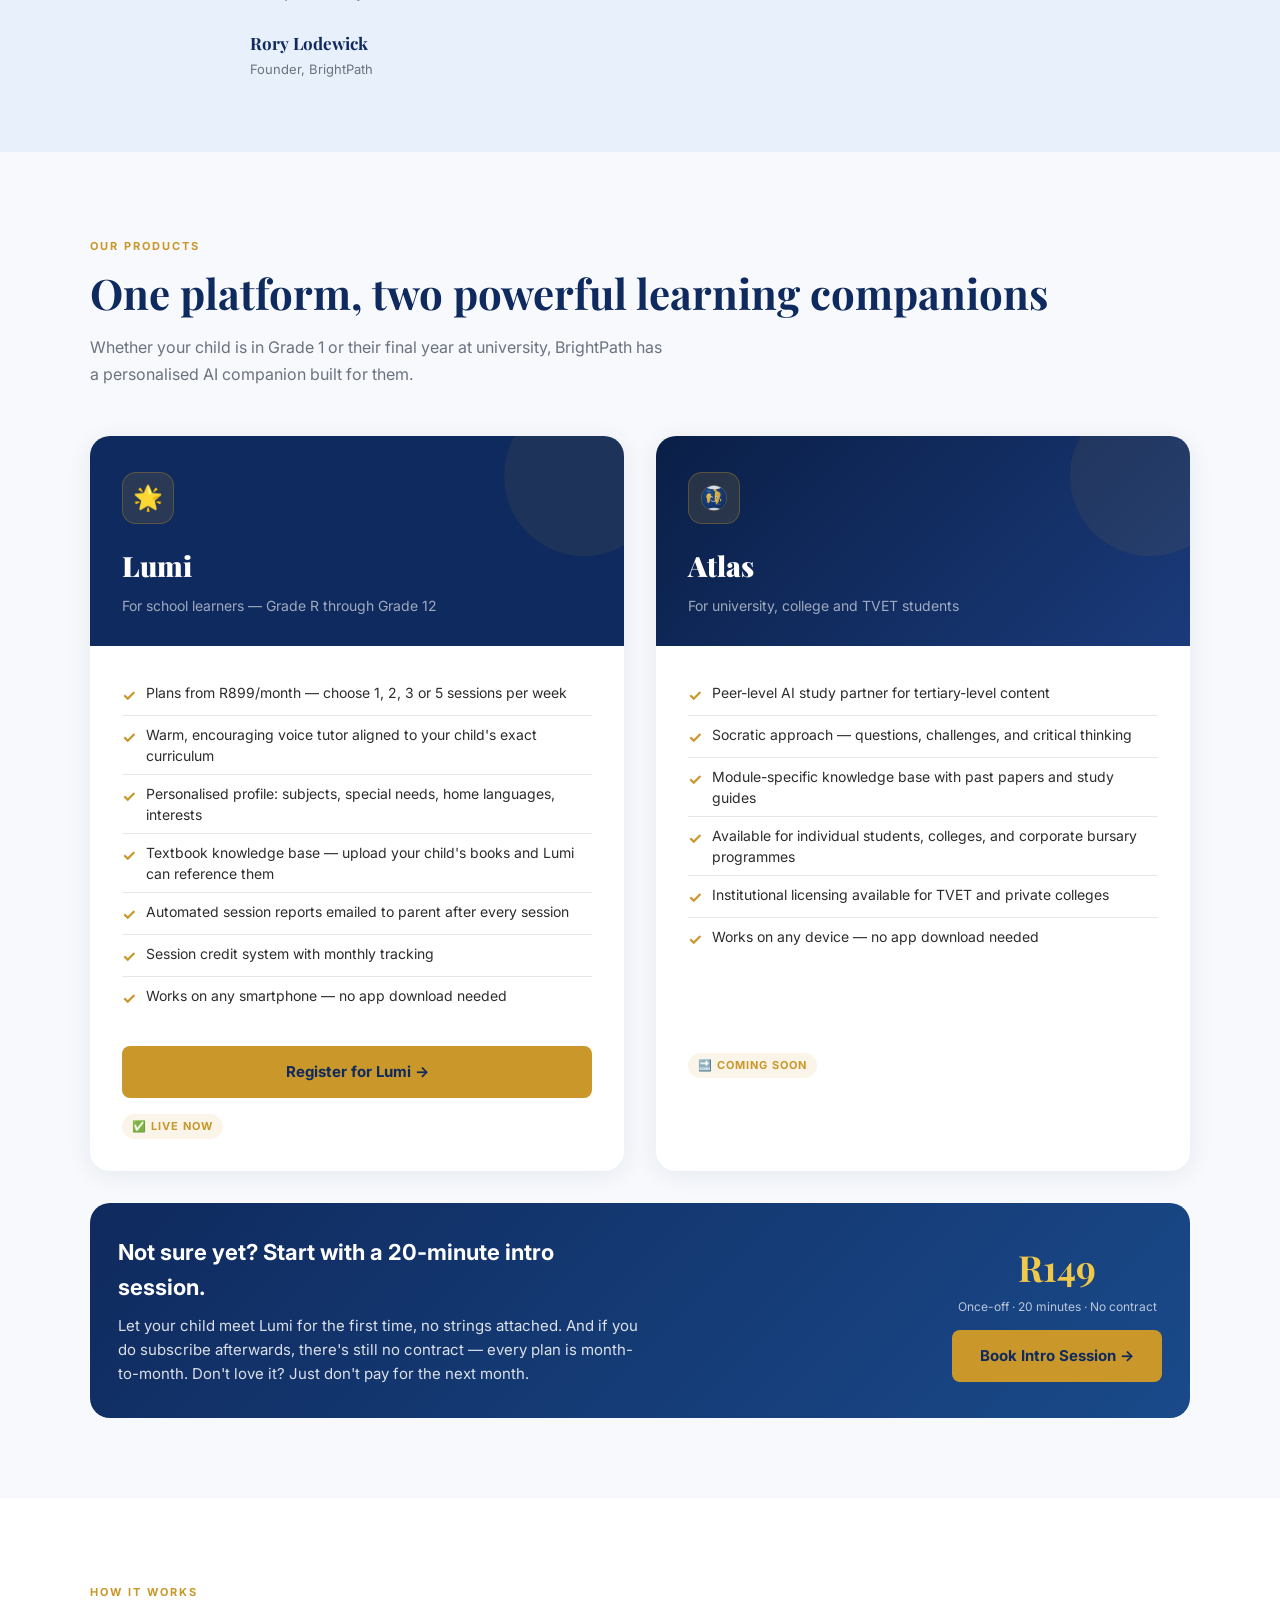
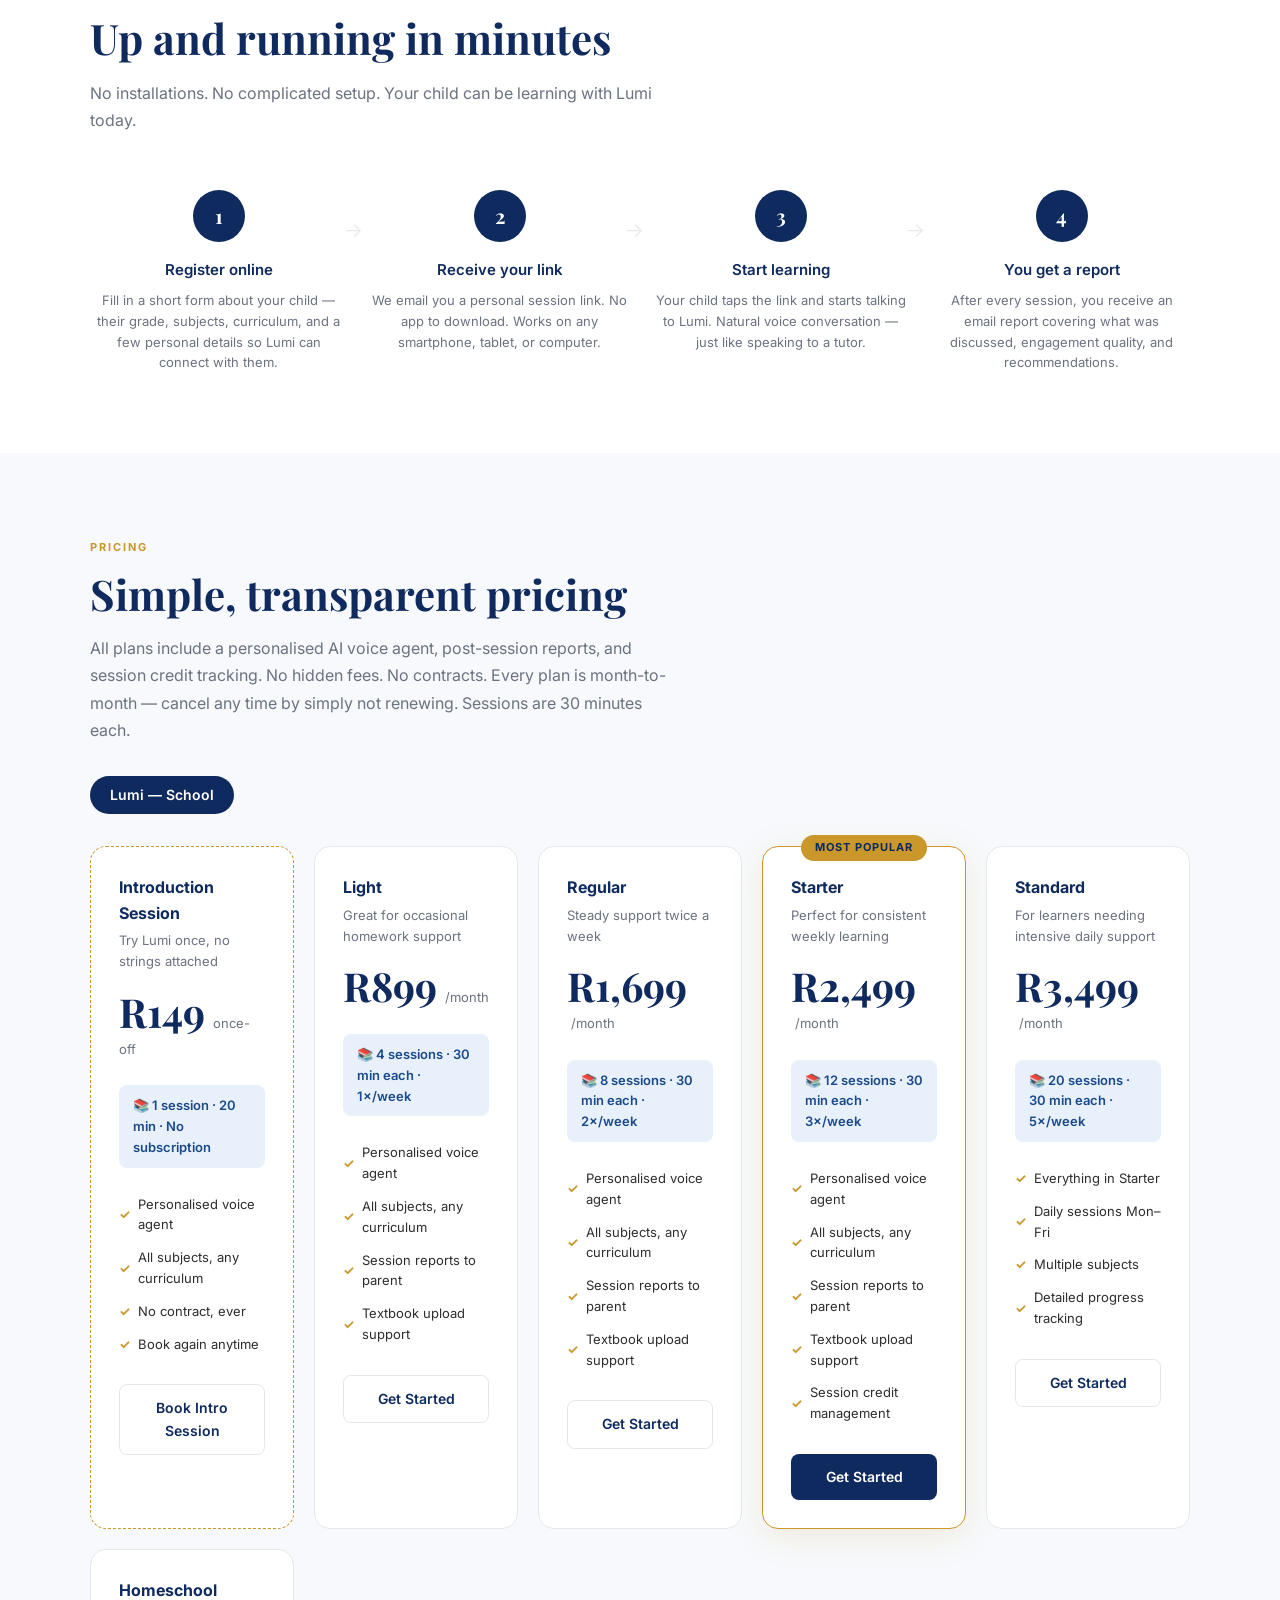
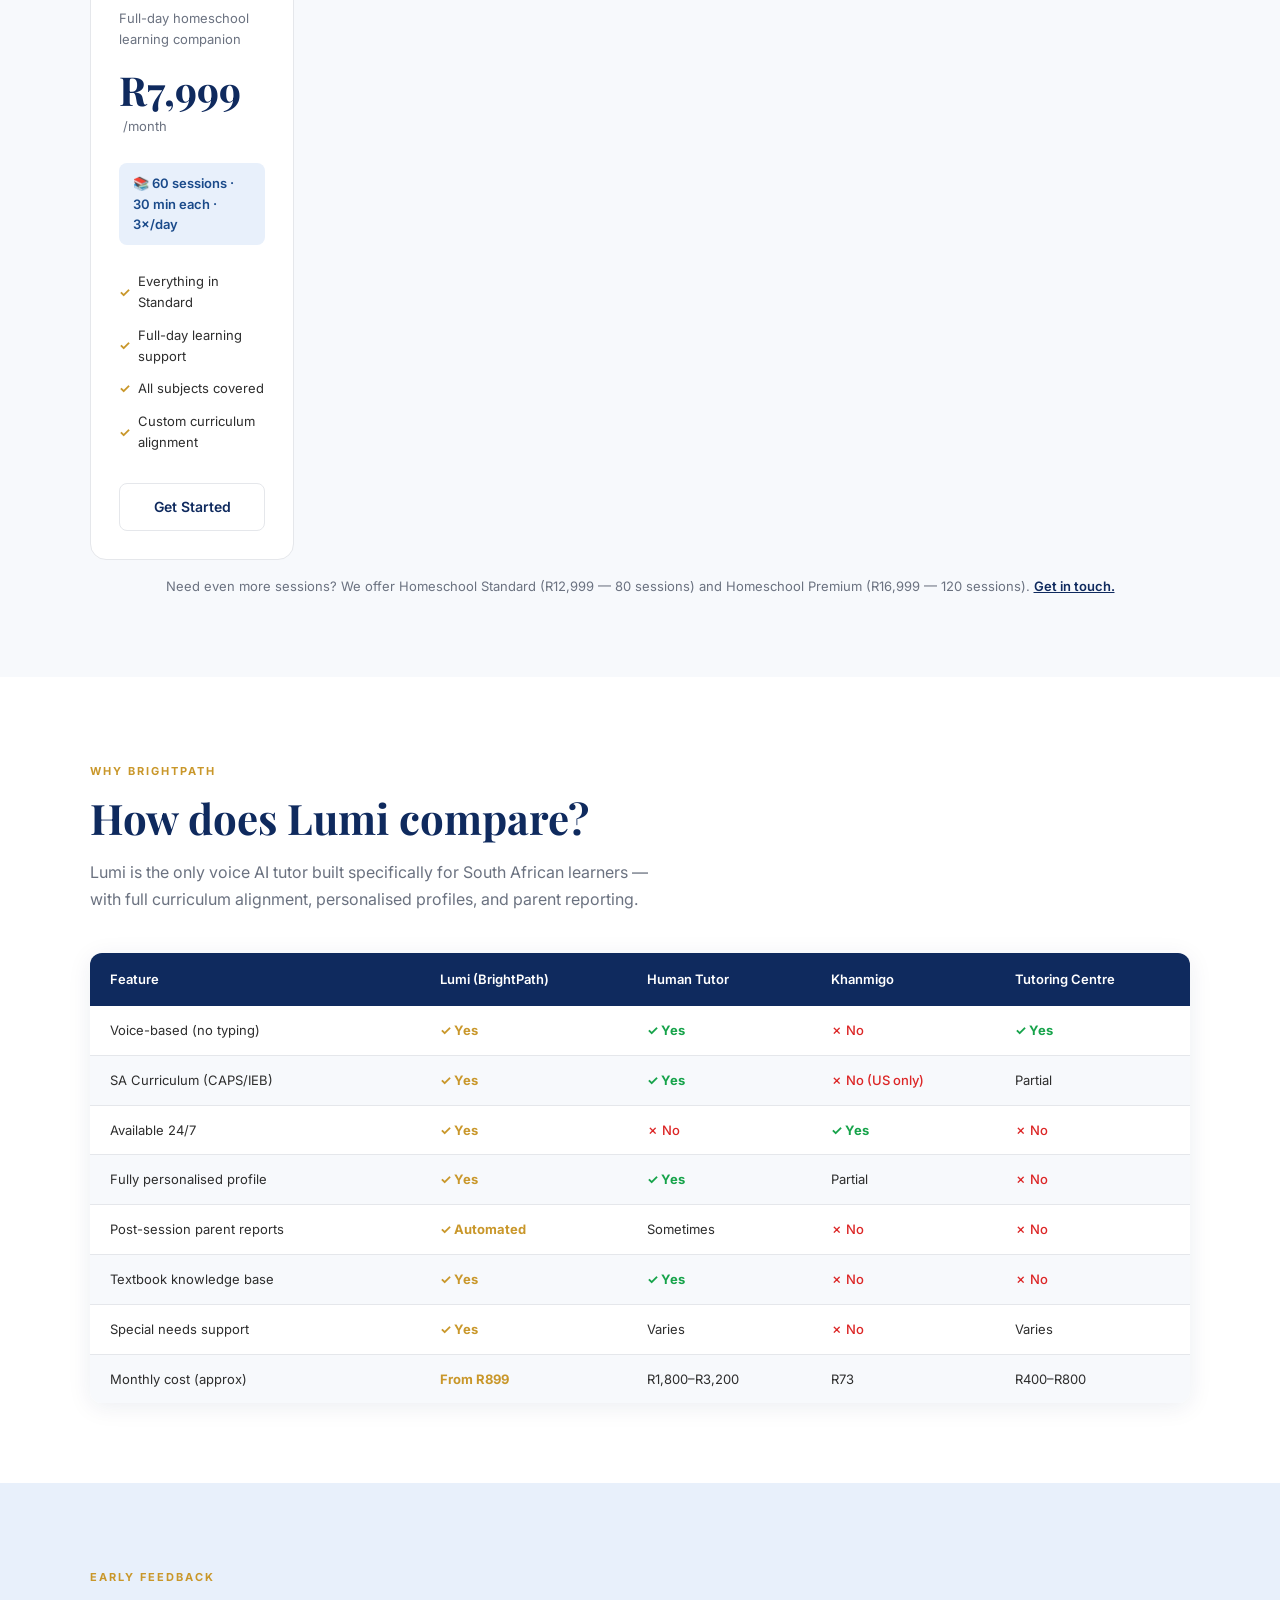
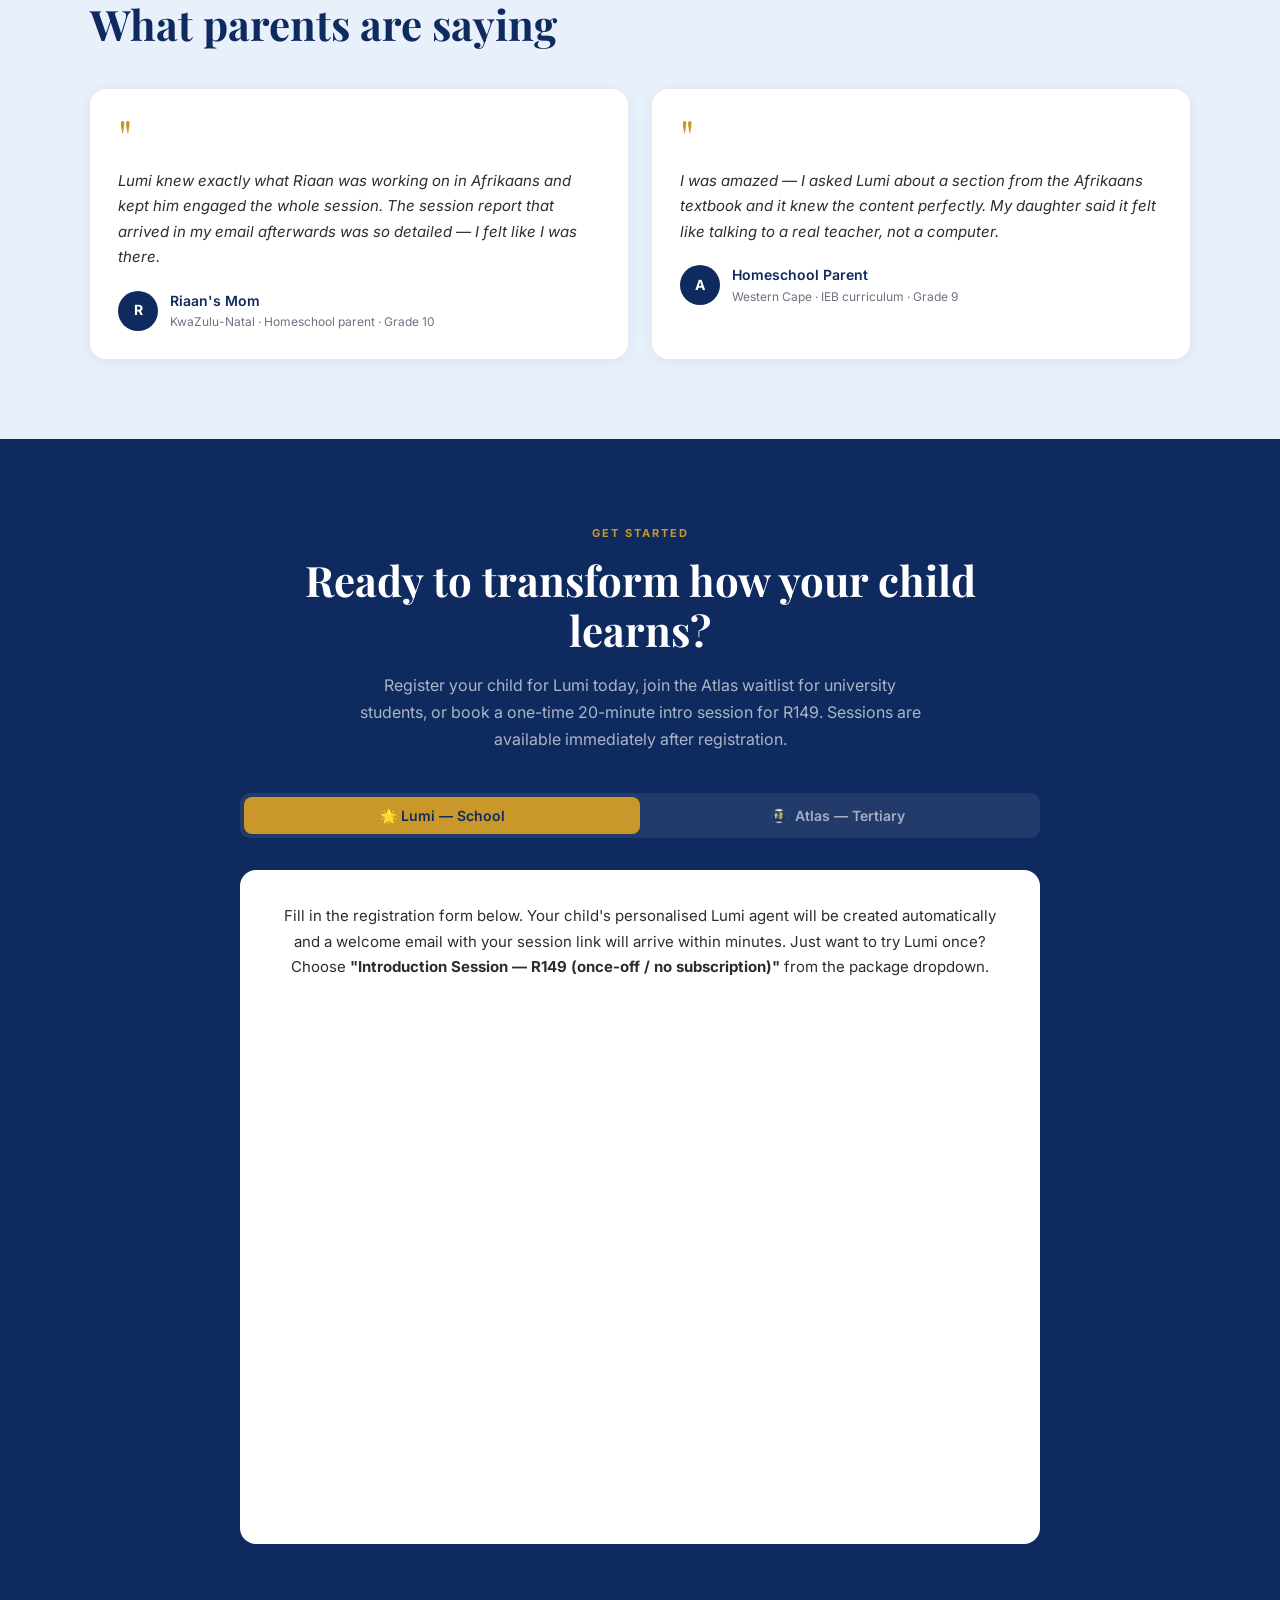
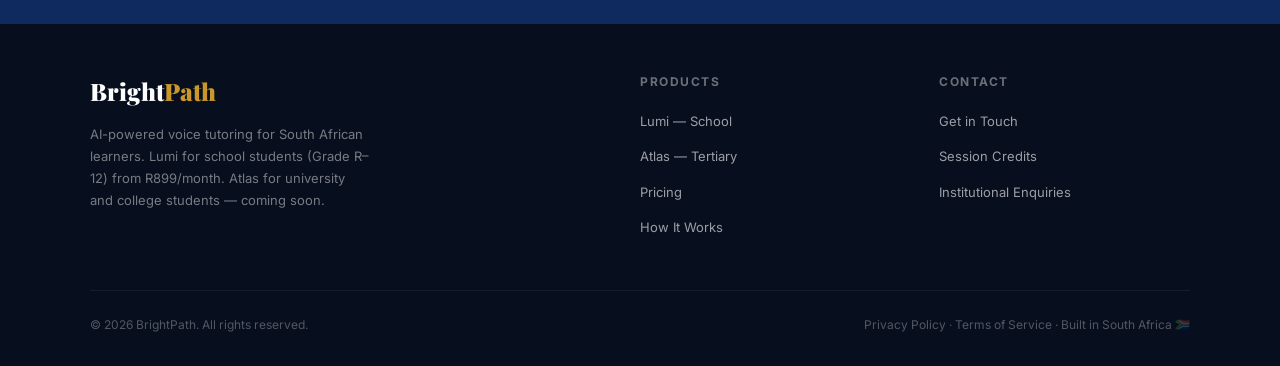
==== commit ea261e4f: "Remove commitment language sitewide, add Atlas earth icon Rewrite copy that implied a contract exist" ====
--- a/index.html
+++ b/index.html
@@ -1131,7 +1131,7 @@
       <!-- ATLAS -->
       <div class="product-card">
         <div class="product-card-top atlas-top">
-          <div class="product-icon">🗺️</div>
+          <div class="product-icon"><img src="/assets/atlas-earth-icon.svg" alt="Atlas" width="28" height="28" style="display:block;"></div>
           <h3>Atlas</h3>
           <p>For university, college and TVET students</p>
         </div>
@@ -1154,11 +1154,11 @@
     <div style="margin-top:32px;background:linear-gradient(135deg,var(--navy) 0%,#1A4A8A 100%);border-radius:20px;padding:32px 28px;color:#fff;display:flex;flex-wrap:wrap;align-items:center;justify-content:space-between;gap:24px;">
       <div style="max-width:520px;">
         <h3 style="color:#fff;font-size:22px;margin-bottom:8px;">Not sure yet? Start with a 20-minute intro session.</h3>
-        <p style="color:rgba(255,255,255,0.85);font-size:15px;margin:0;">Let your child meet Lumi for the first time with no commitment. One 20-minute session — Lumi introduces herself, learns about your child, and gives them a real taste of what learning together feels like. Book once. No subscription required.</p>
+        <p style="color:rgba(255,255,255,0.85);font-size:15px;margin:0;">Let your child meet Lumi for the first time, no strings attached. And if you do subscribe afterwards, there's still no contract — every plan is month-to-month. Don't love it? Just don't pay for the next month.</p>
       </div>
       <div style="text-align:center;flex-shrink:0;">
         <div style="font-family:'Playfair Display',serif;font-size:36px;font-weight:700;color:var(--gold-light,#F0C84A);">R149</div>
-        <div style="font-size:12px;color:rgba(255,255,255,0.7);margin-bottom:14px;">Once-off · 20 minutes · No commitment</div>
+        <div style="font-size:12px;color:rgba(255,255,255,0.7);margin-bottom:14px;">Once-off · 20 minutes · No contract</div>
         <a href="https://brightpath-lumi-atlas.netlify.app/#register" class="btn-primary" style="display:block;text-align:center;white-space:nowrap;">Book Intro Session →</a>
       </div>
     </div>
@@ -1202,7 +1202,7 @@
   <div class="container">
     <div class="section-tag">Pricing</div>
     <h2 class="section-title">Simple, transparent pricing</h2>
-    <p class="section-sub">All plans include a personalised AI voice agent, post-session reports, and session credit tracking. No hidden fees. Cancel any time. Sessions are 30 minutes each.</p>
+    <p class="section-sub">All plans include a personalised AI voice agent, post-session reports, and session credit tracking. No hidden fees. No contracts. Every plan is month-to-month — cancel any time by simply not renewing. Sessions are 30 minutes each.</p>
 
     <div class="pricing-toggle">
       <span class="toggle-label active">Lumi — School</span>
@@ -1212,7 +1212,7 @@
 
       <div class="price-card" style="border:1px dashed var(--gold);">
         <h4>Introduction Session</h4>
-        <p class="price-desc">Try Lumi once before you commit</p>
+        <p class="price-desc">Try Lumi once, no strings attached</p>
         <div class="price-amount">
           <span class="amount">R149</span>
           <span class="period">once-off</span>
@@ -1221,7 +1221,7 @@
         <ul class="price-features">
           <li>Personalised voice agent</li>
           <li>All subjects, any curriculum</li>
-          <li>No ongoing commitment</li>
+          <li>No contract, ever</li>
           <li>Book again anytime</li>
         </ul>
         <a href="https://brightpath-lumi-atlas.netlify.app/#register" class="price-cta price-cta-secondary">Book Intro Session</a>
@@ -1444,7 +1444,7 @@
 
     <div class="tabs">
       <button class="tab active" onclick="showTab('lumi')">🌟 Lumi — School</button>
-      <button class="tab" onclick="showTab('atlas')">🗺️ Atlas — Tertiary</button>
+      <button class="tab" onclick="showTab('atlas')"><img src="/assets/atlas-earth-icon.svg" alt="" width="16" height="16" style="vertical-align:-3px;margin-right:4px;"> Atlas — Tertiary</button>
     </div>
 
     <div id="lumi-tab" class="tab-content active">
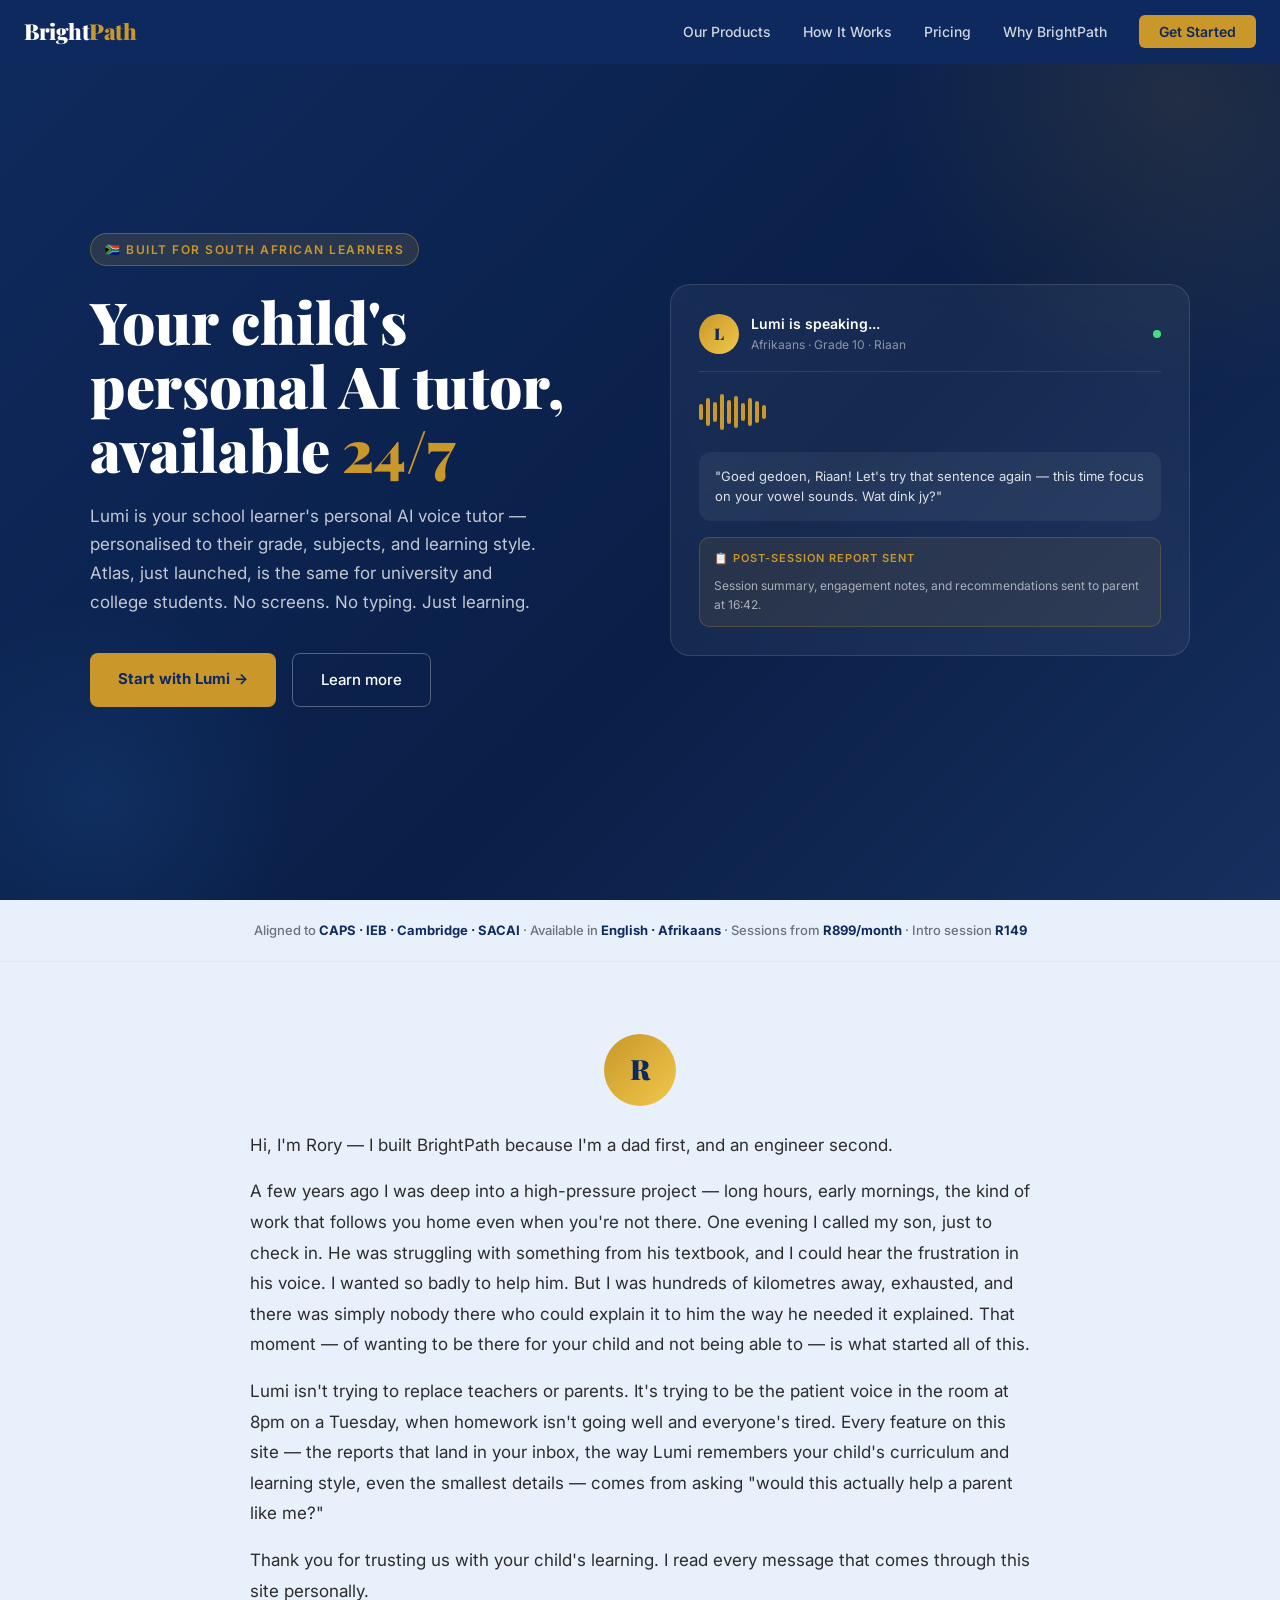
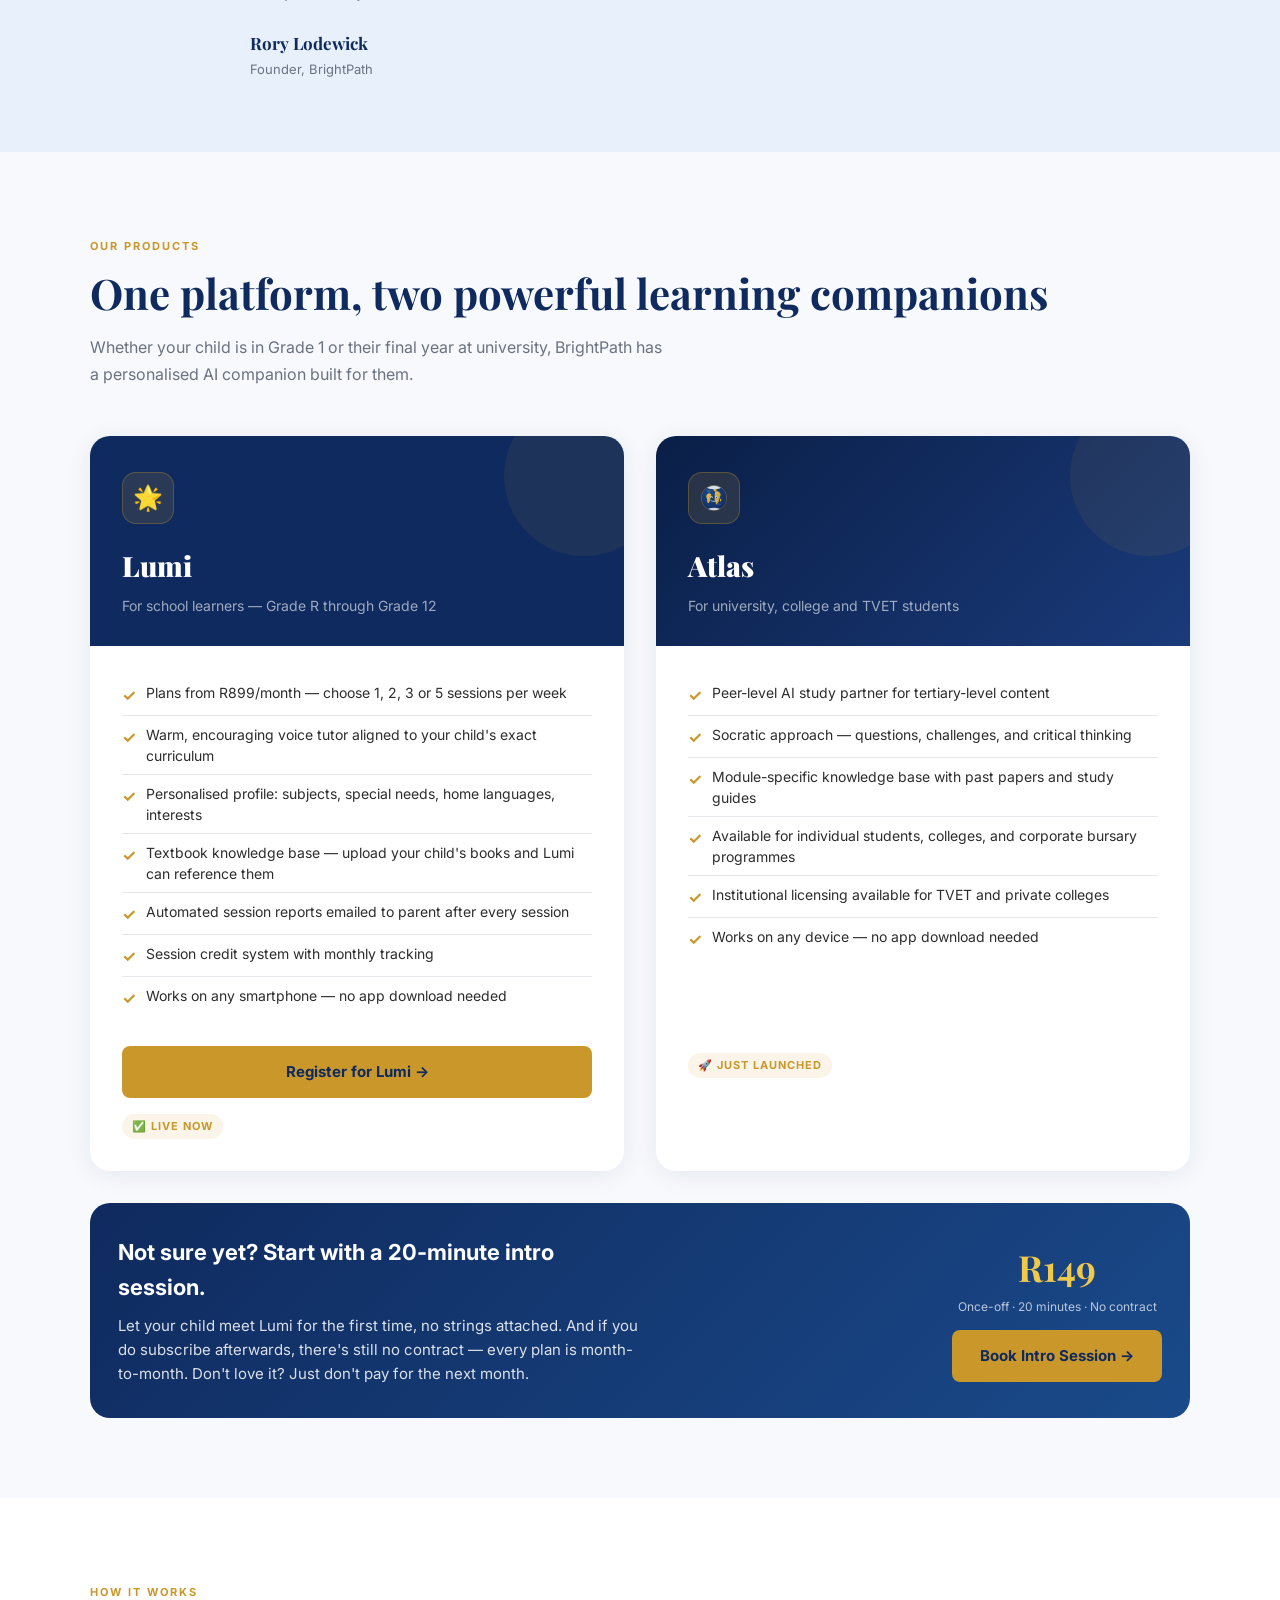
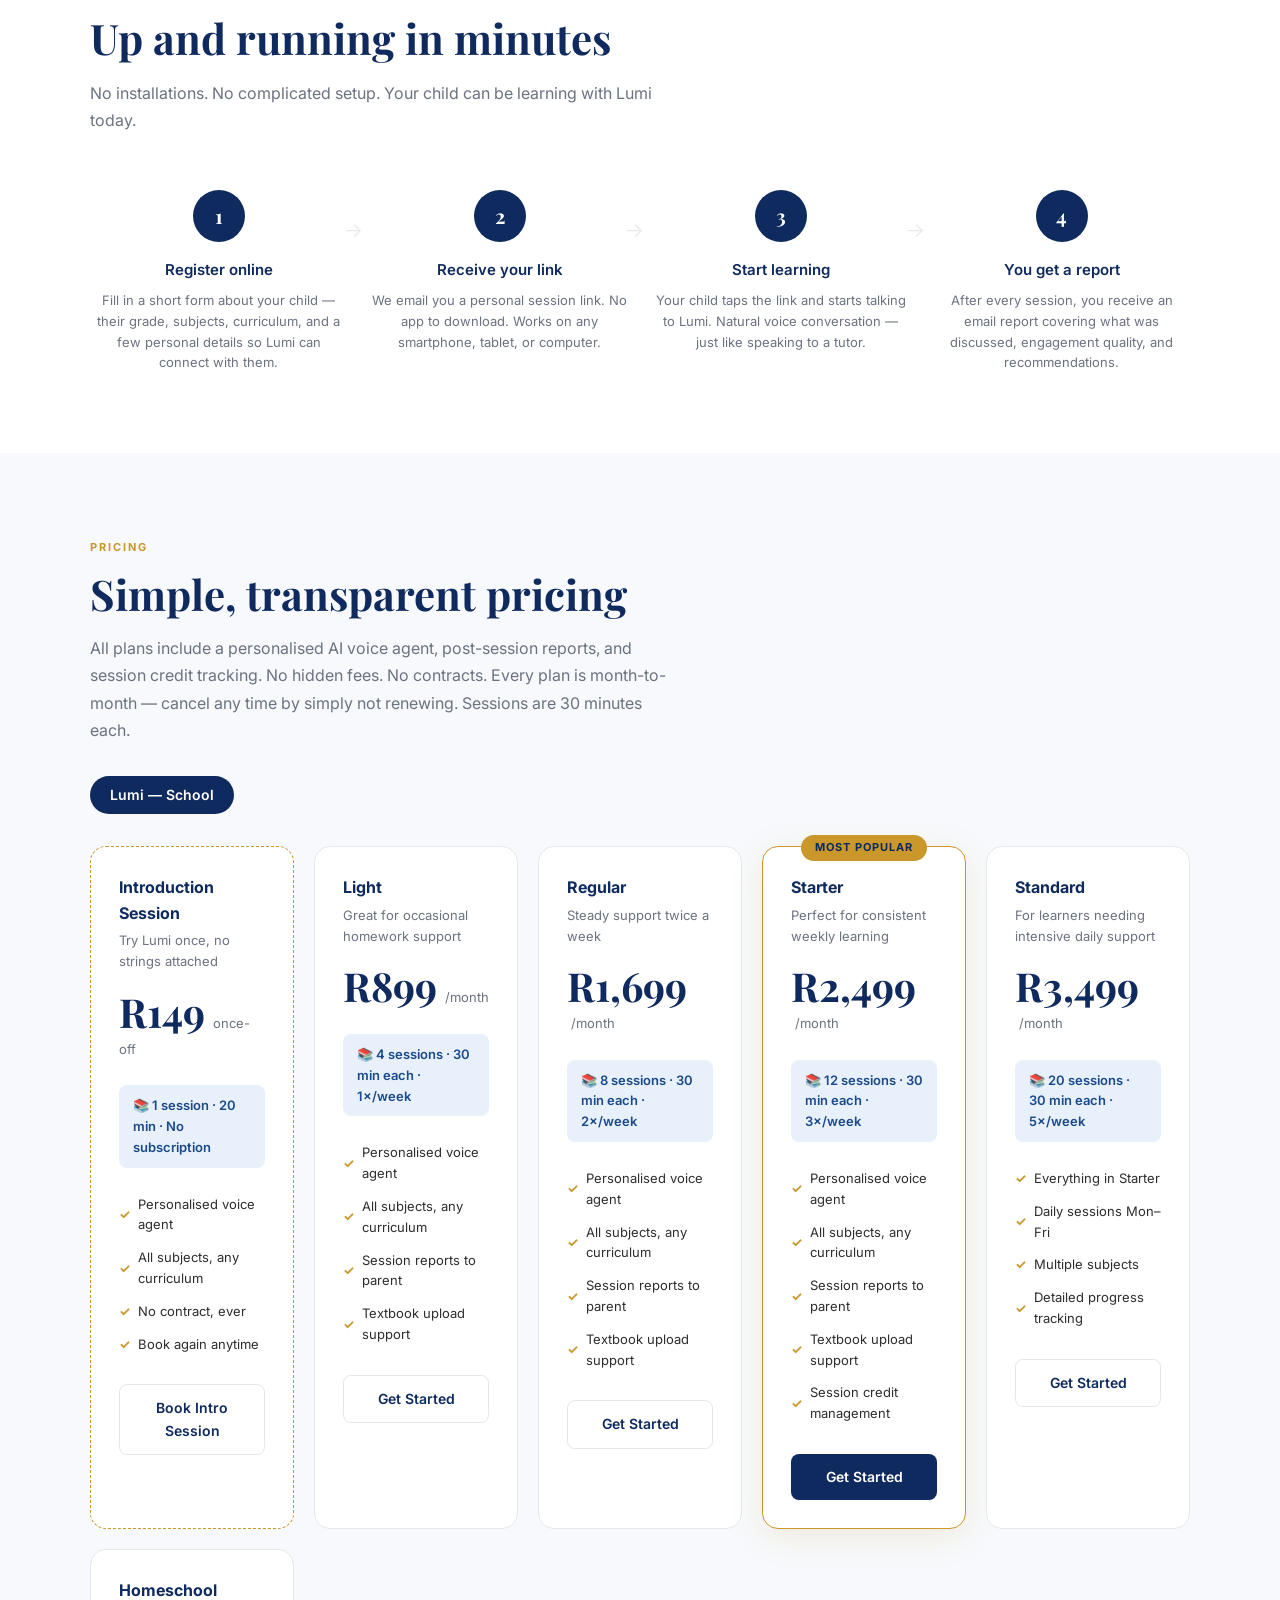
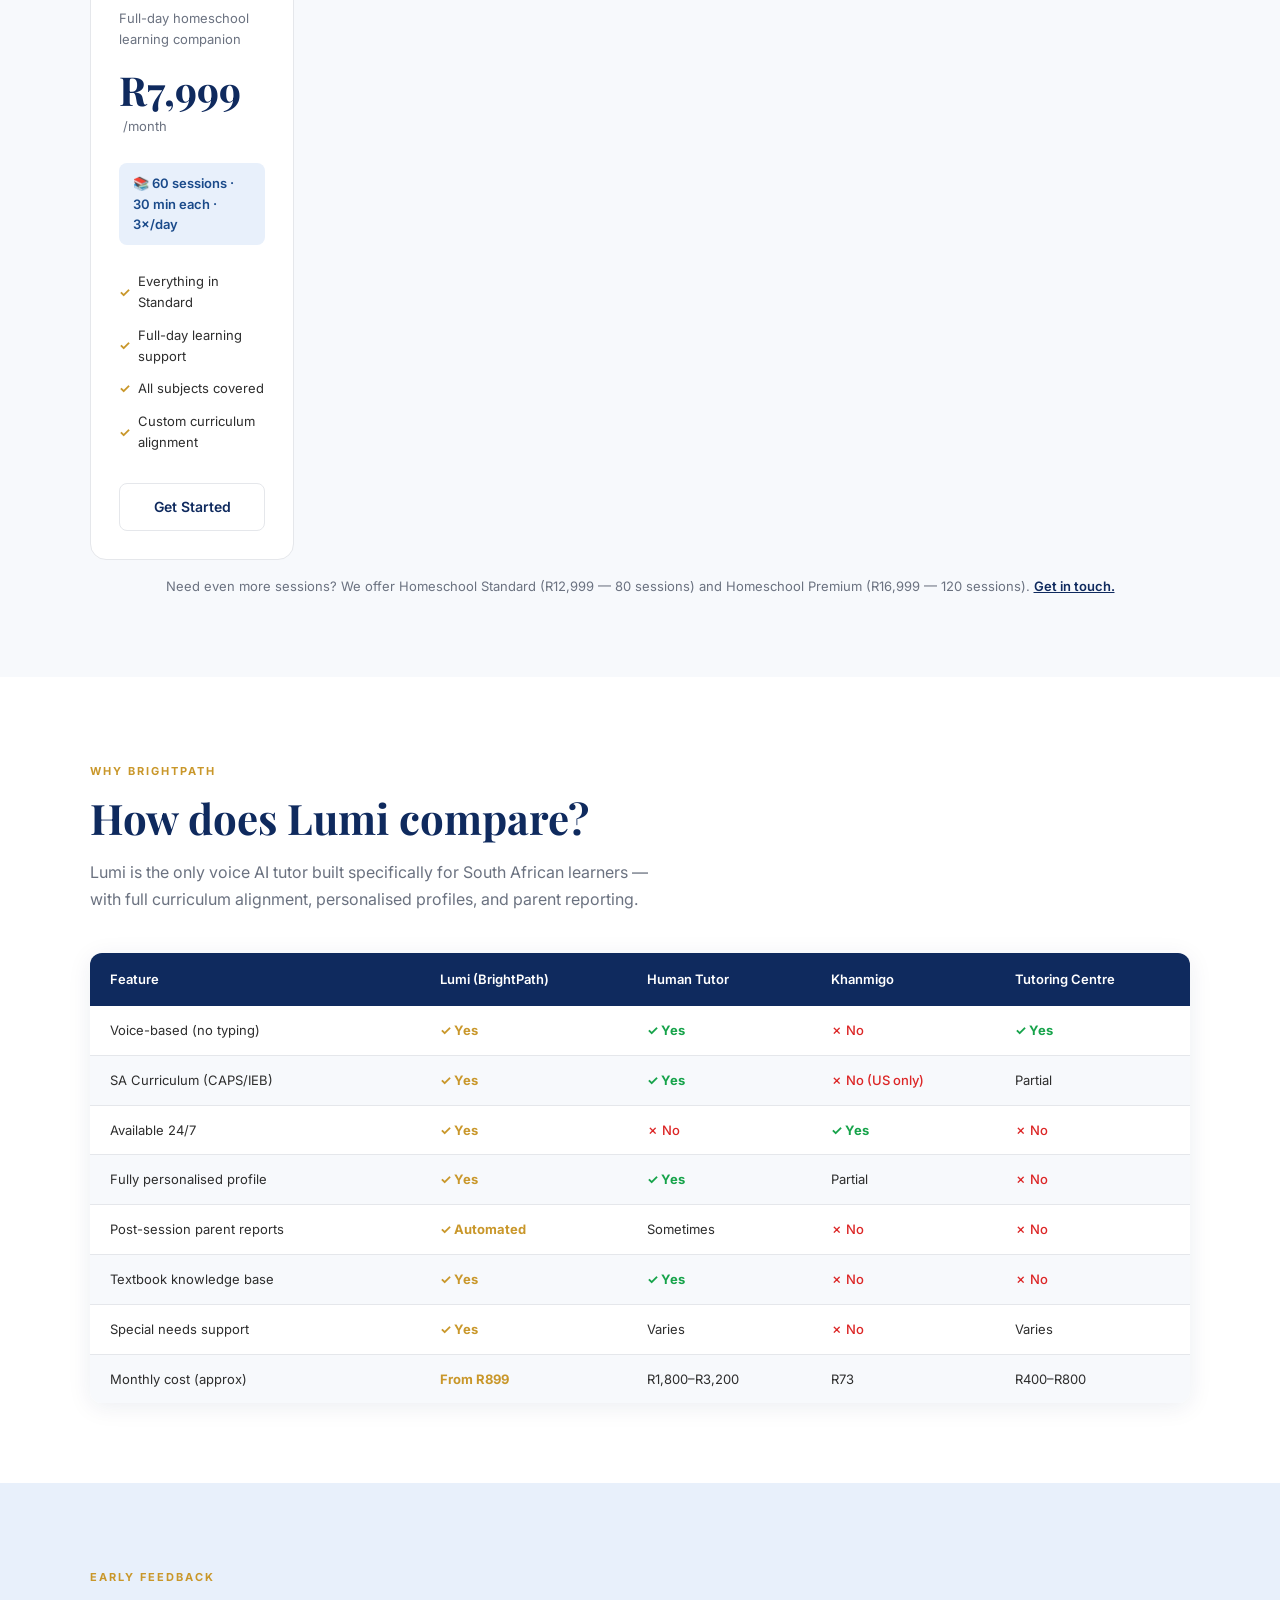
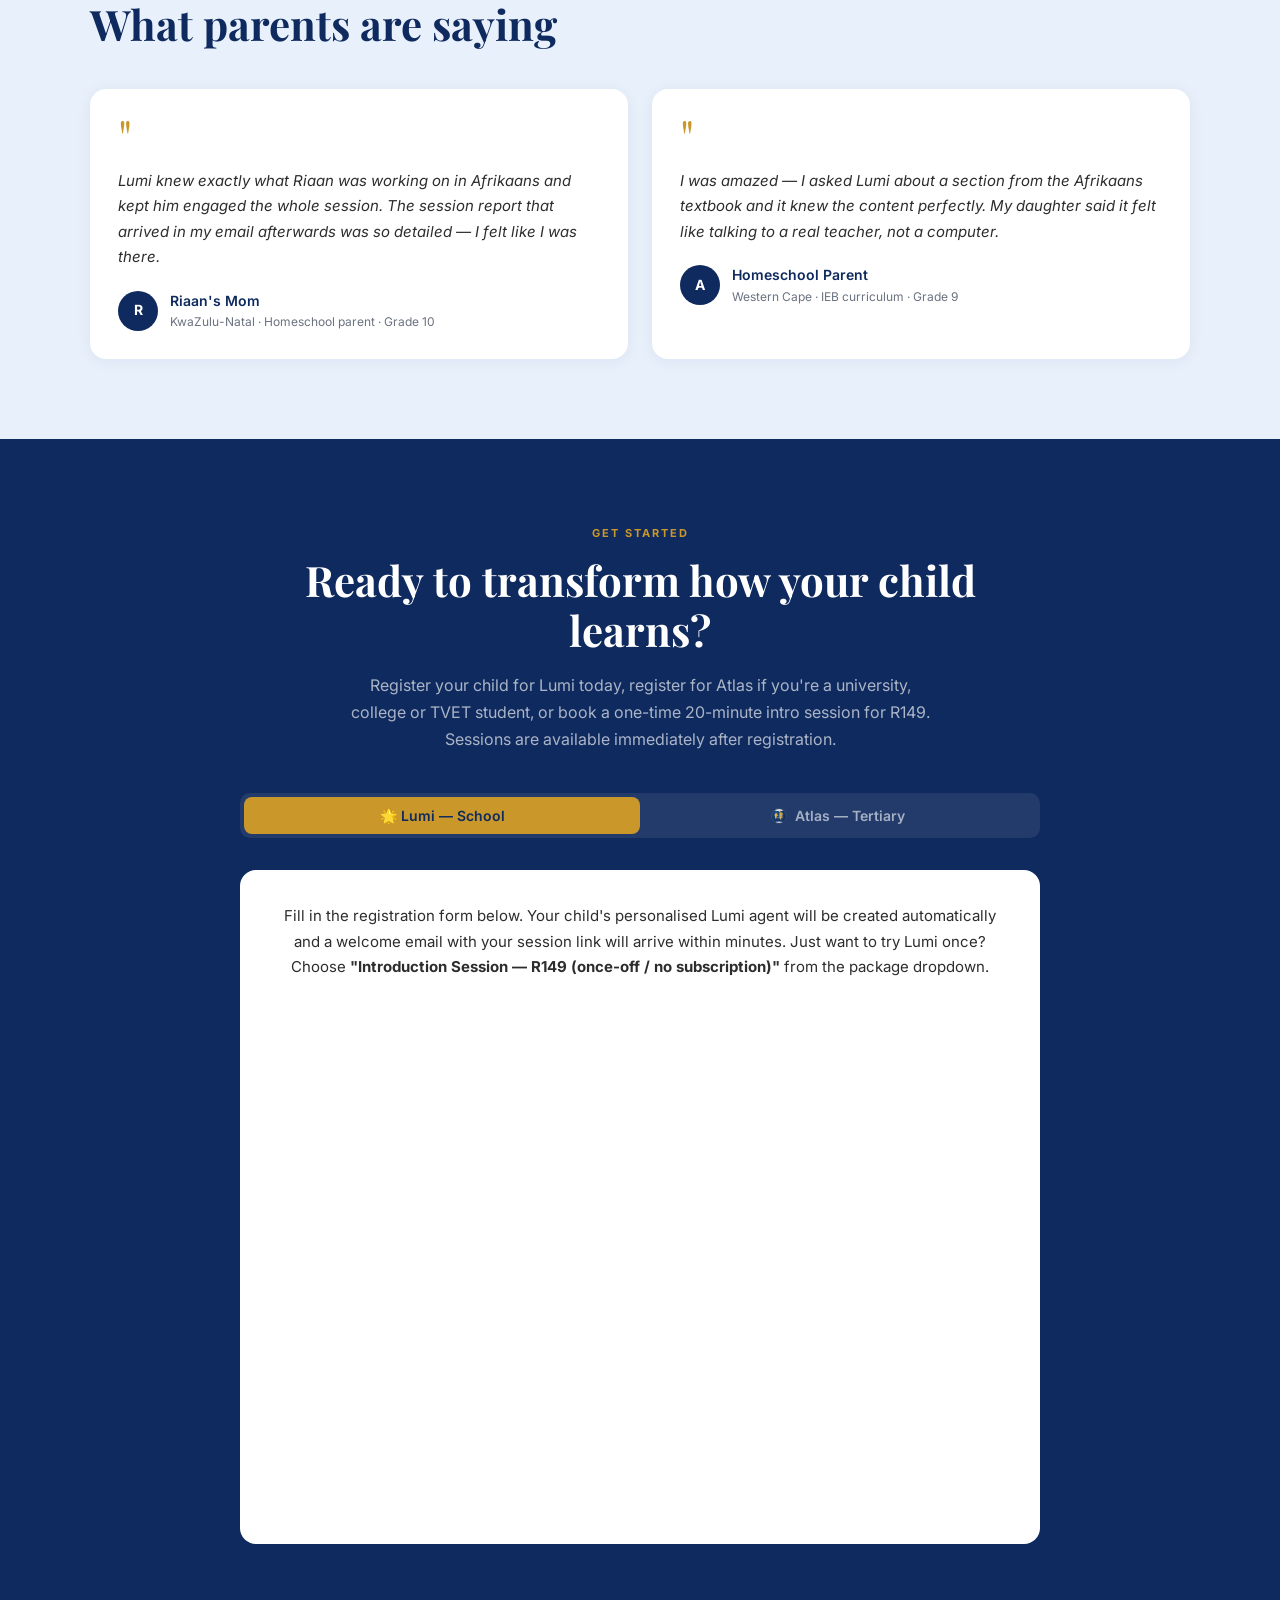
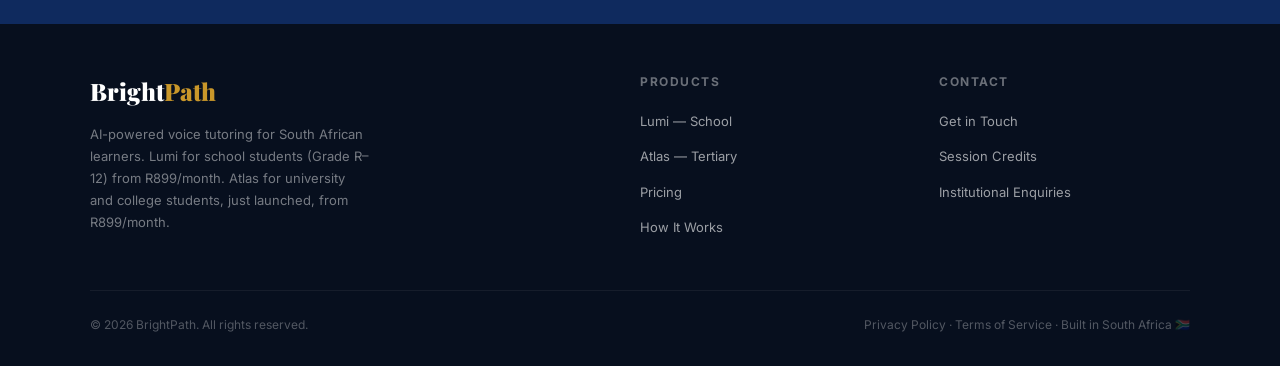
==== commit aa3fd06b: "Build Atlas real backend: registration form, portal, website Register section's Atlas tab now embeds" ====
--- a/index.html
+++ b/index.html
@@ -1032,7 +1032,7 @@
     <div class="hero-left">
       <div class="hero-tag">🇿🇦 Built for South African Learners</div>
       <h1>Your child's personal AI tutor, available <em>24/7</em></h1>
-      <p class="hero-sub">Lumi is your school learner's personal AI voice tutor — personalised to their grade, subjects, and learning style. Atlas is coming soon for university and college students. No screens. No typing. Just learning.</p>
+      <p class="hero-sub">Lumi is your school learner's personal AI voice tutor — personalised to their grade, subjects, and learning style. Atlas, just launched, is the same for university and college students. No screens. No typing. Just learning.</p>
       <div class="hero-buttons">
         <a href="https://brightpath-lumi-atlas.netlify.app/#register" class="btn-primary">Start with Lumi →</a>
         <a href="https://brightpath-lumi-atlas.netlify.app/#products" class="btn-secondary">Learn more</a>
@@ -1144,8 +1144,8 @@
             <li><span class="check">✓</span> Institutional licensing available for TVET and private colleges</li>
             <li><span class="check">✓</span> Works on any device — no app download needed</li>
           </ul>
-          <a href="https://brightpath-lumi-atlas.netlify.app/#register" class="btn-secondary" style="display:block;text-align:center;padding:12px;">Join the Atlas waitlist →</a>
-          <div class="product-badge">🔜 Coming Soon</div>
+          <a href="https://brightpath-lumi-atlas.netlify.app/#register" class="btn-secondary" style="display:block;text-align:center;padding:12px;">Register for Atlas →</a>
+          <div class="product-badge">🚀 Just Launched</div>
         </div>
       </div>
     </div>
@@ -1440,7 +1440,7 @@
   <div class="register-inner">
     <div class="section-tag">Get Started</div>
     <h2 class="section-title">Ready to transform how your child learns?</h2>
-    <p class="section-sub">Register your child for Lumi today, join the Atlas waitlist for university students, or book a one-time 20-minute intro session for R149. Sessions are available immediately after registration.</p>
+    <p class="section-sub">Register your child for Lumi today, register for Atlas if you're a university, college or TVET student, or book a one-time 20-minute intro session for R149. Sessions are available immediately after registration.</p>
 
     <div class="tabs">
       <button class="tab active" onclick="showTab('lumi')">🌟 Lumi — School</button>
@@ -1458,10 +1458,11 @@
 
     <div id="atlas-tab" class="tab-content">
       <div class="tally-embed">
-        <p style="color:#2D2D2D;">Atlas is coming soon for university, college and TVET students. Join the waitlist below and we'll be in touch as soon as it's ready — pricing coming soon.</p>
-        <iframe data-tally-src="https://tally.so/embed/Gxj9l2?alignLeft=1&hideTitle=1&transparentBackground=1&dynamicHeight=1" loading="lazy" width="100%" height="500" frameborder="0" marginheight="0" marginwidth="0" title="Join the Atlas Waitlist">
+        <p style="color:#2D2D2D;"><strong>🚀 Just launched.</strong> Fill in the registration form below. Your personalised Atlas study partner will be created automatically and a welcome email with payment details will arrive within minutes. Just want to try Atlas once? Choose <strong>"Introduction Session — R149 (once-off / no subscription)"</strong> from the package dropdown.</p>
+        <iframe data-tally-src="https://tally.so/embed/zxR7XZ?alignLeft=1&hideTitle=1&transparentBackground=1&dynamicHeight=1" width="100%" height="500" frameborder="0" marginheight="0" marginwidth="0" title="Register for Atlas">
         </iframe>
         <script>var d=document,w="https://tally.so/widgets/embed.js",v=function(){"undefined"!=typeof Tally?Tally.loadEmbeds():d.querySelectorAll("[data-tally-src]:not([src])").forEach((function(e){e.src=e.dataset.tallySrc}))};if("undefined"!=typeof Tally)v();else if(d.querySelector('script[src="'+w+'"]')==null){var s=d.createElement("script");s.src=w,s.onload=v,s.onerror=v,d.body.appendChild(s);}</script>
+        <p style="color:#6B7280;font-size:13px;margin-top:16px;margin-bottom:0;">Signing up on behalf of a university, college or bursary programme instead? <a href="https://tally.so/r/Gxj9l2" target="_blank" rel="noopener" style="color:var(--navy);font-weight:600;">Get in touch here.</a></p>
       </div>
     </div>
   </div>
@@ -1473,7 +1474,7 @@
     <div class="footer-top">
       <div class="footer-brand">
         <div class="logo">Bright<span>Path</span></div>
-        <p>AI-powered voice tutoring for South African learners. Lumi for school students (Grade R–12) from R899/month. Atlas for university and college students — coming soon.</p>
+        <p>AI-powered voice tutoring for South African learners. Lumi for school students (Grade R–12) from R899/month. Atlas for university and college students, just launched, from R899/month.</p>
       </div>
       <div class="footer-col">
         <h5>Products</h5>
@@ -1506,6 +1507,7 @@
   document.querySelectorAll('.tab-content').forEach(t => t.classList.remove('active'));
   document.getElementById(tab + '-tab').classList.add('active');
   event.target.classList.add('active');
+  if (typeof Tally !== 'undefined') Tally.loadEmbeds();
 }
 
 // Smooth scroll for nav links
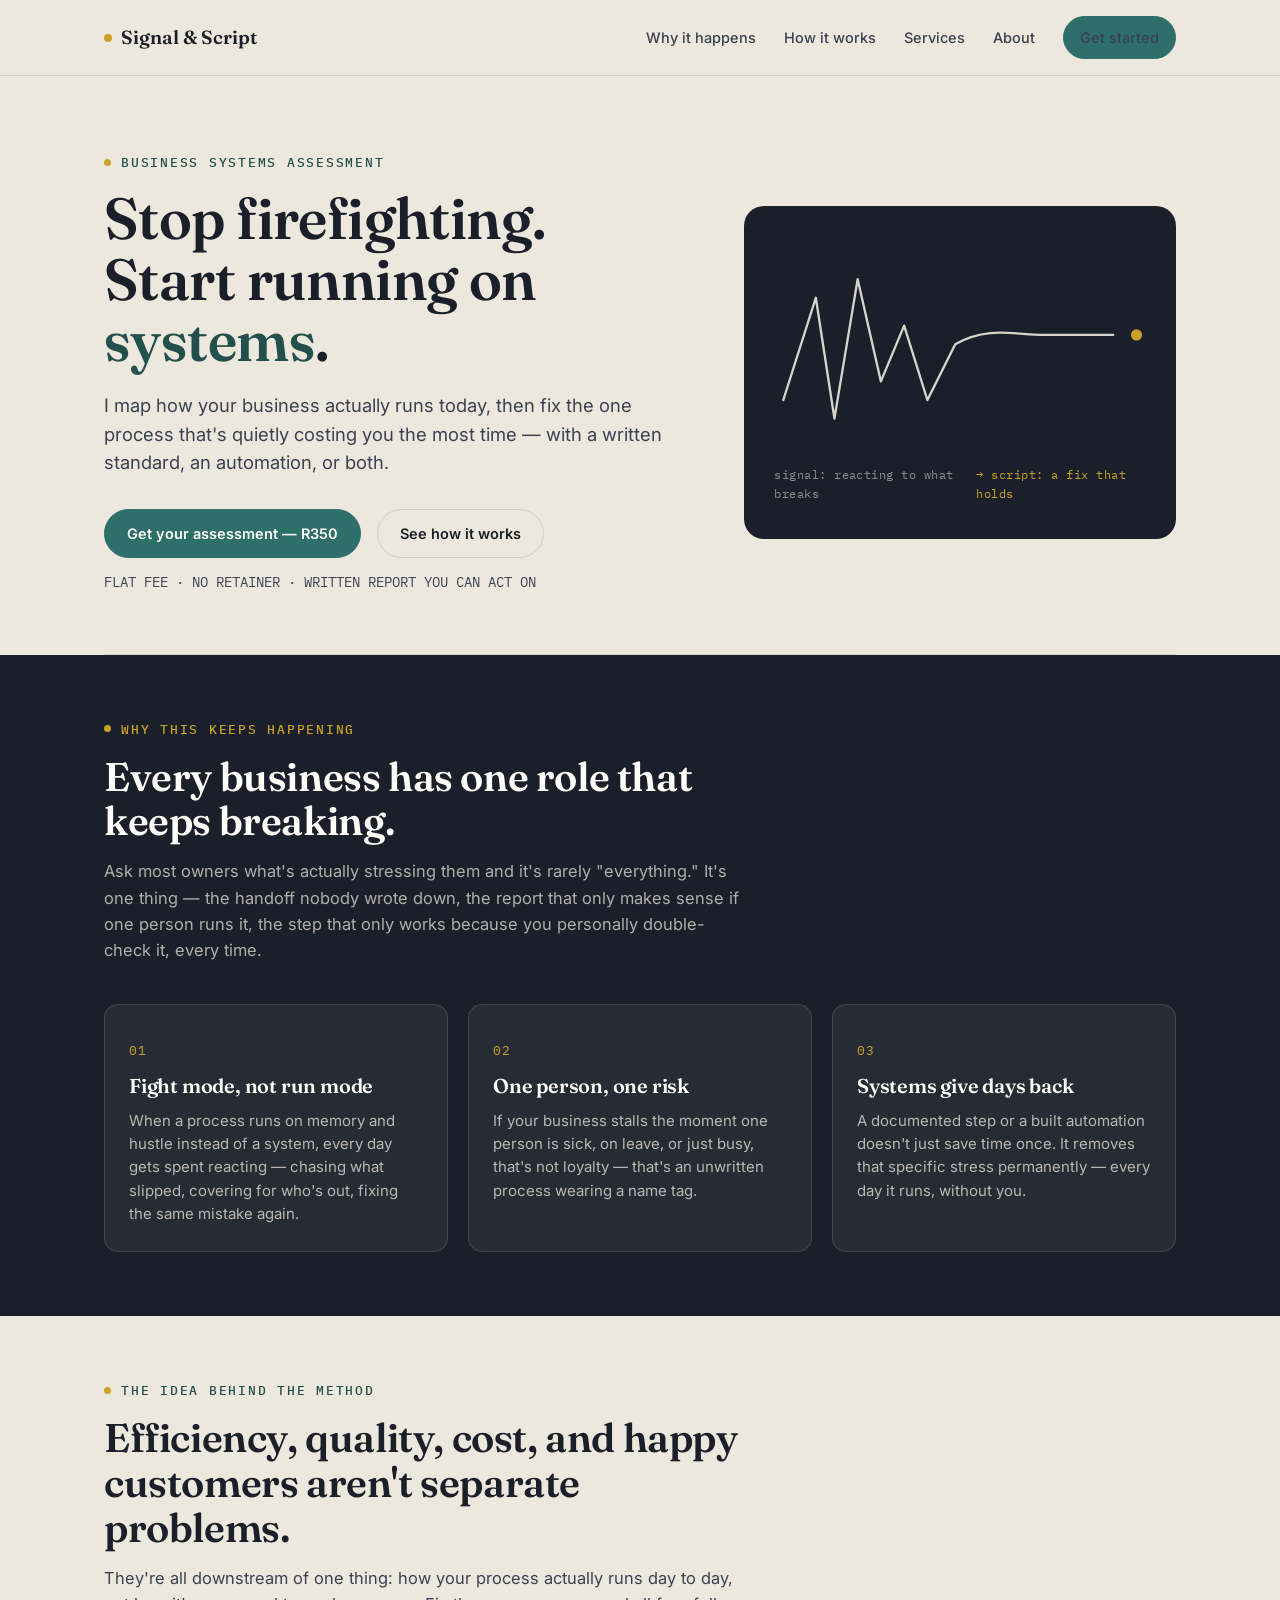
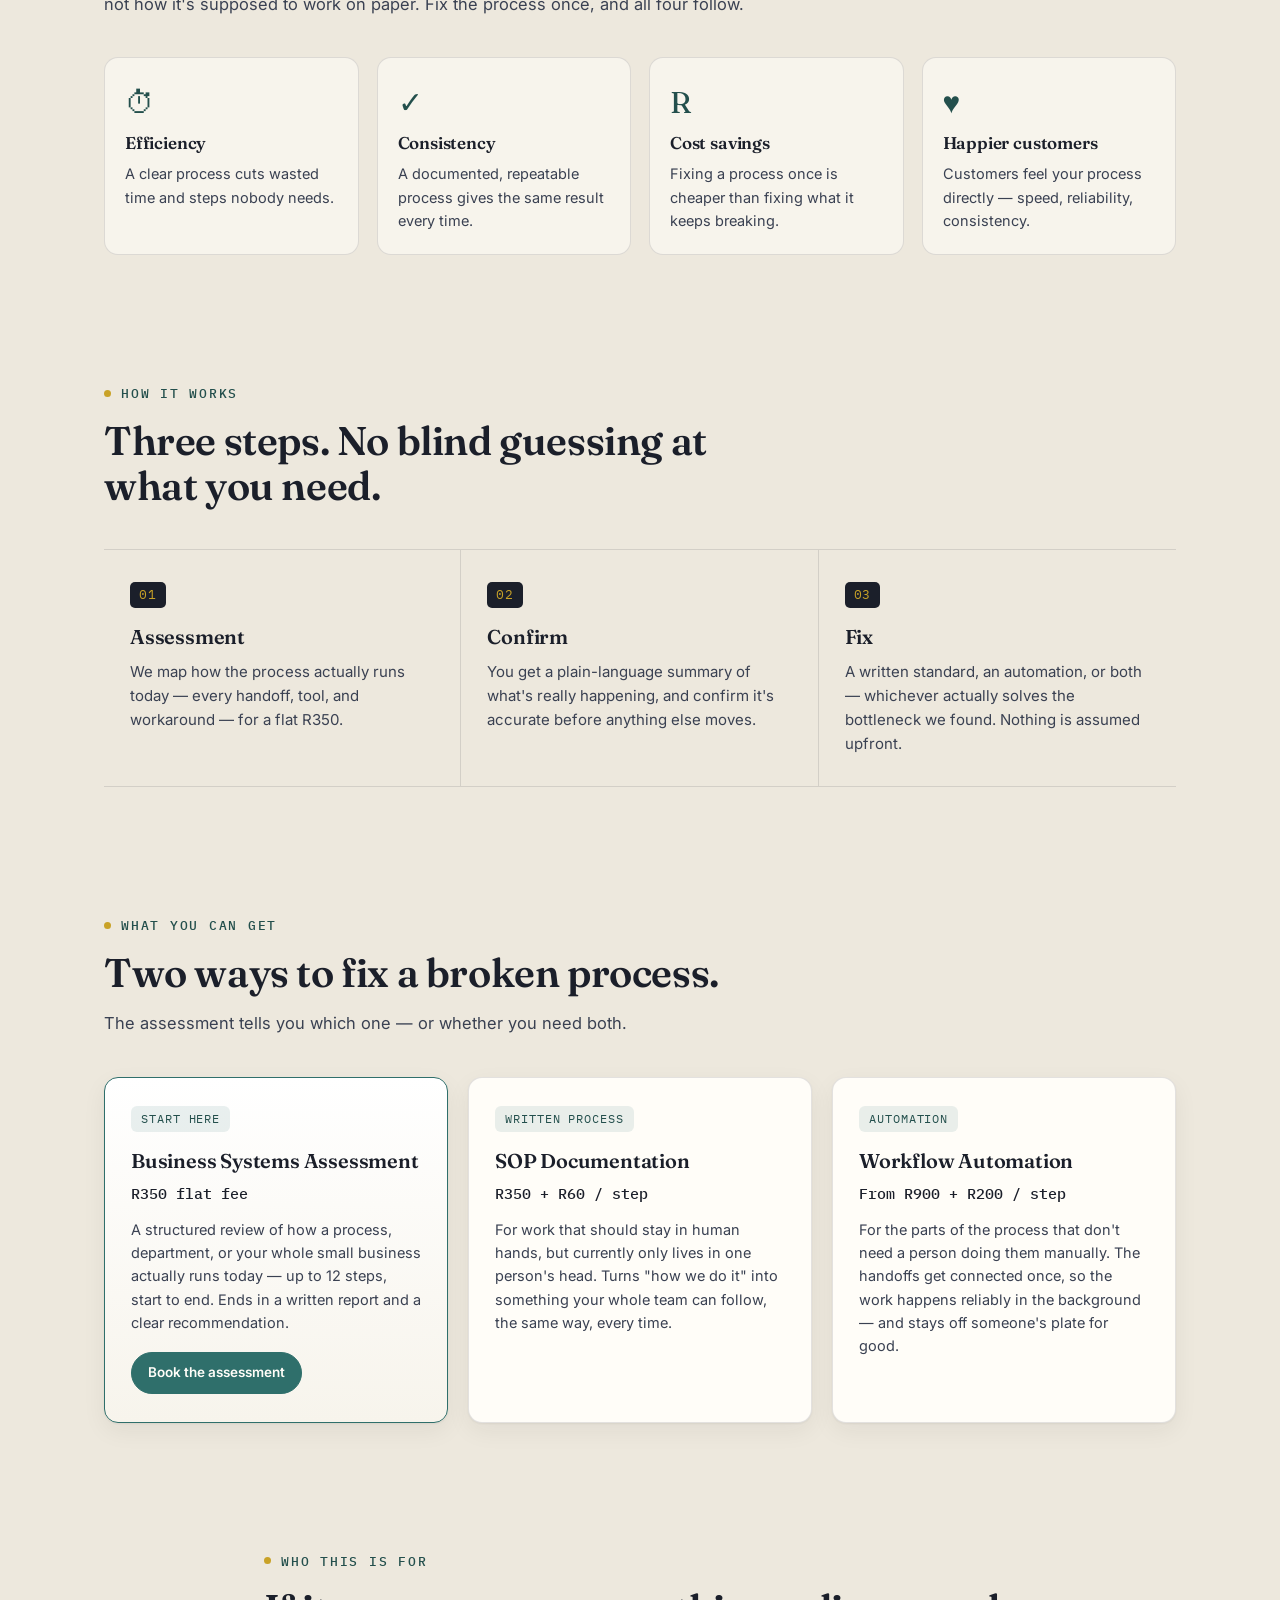
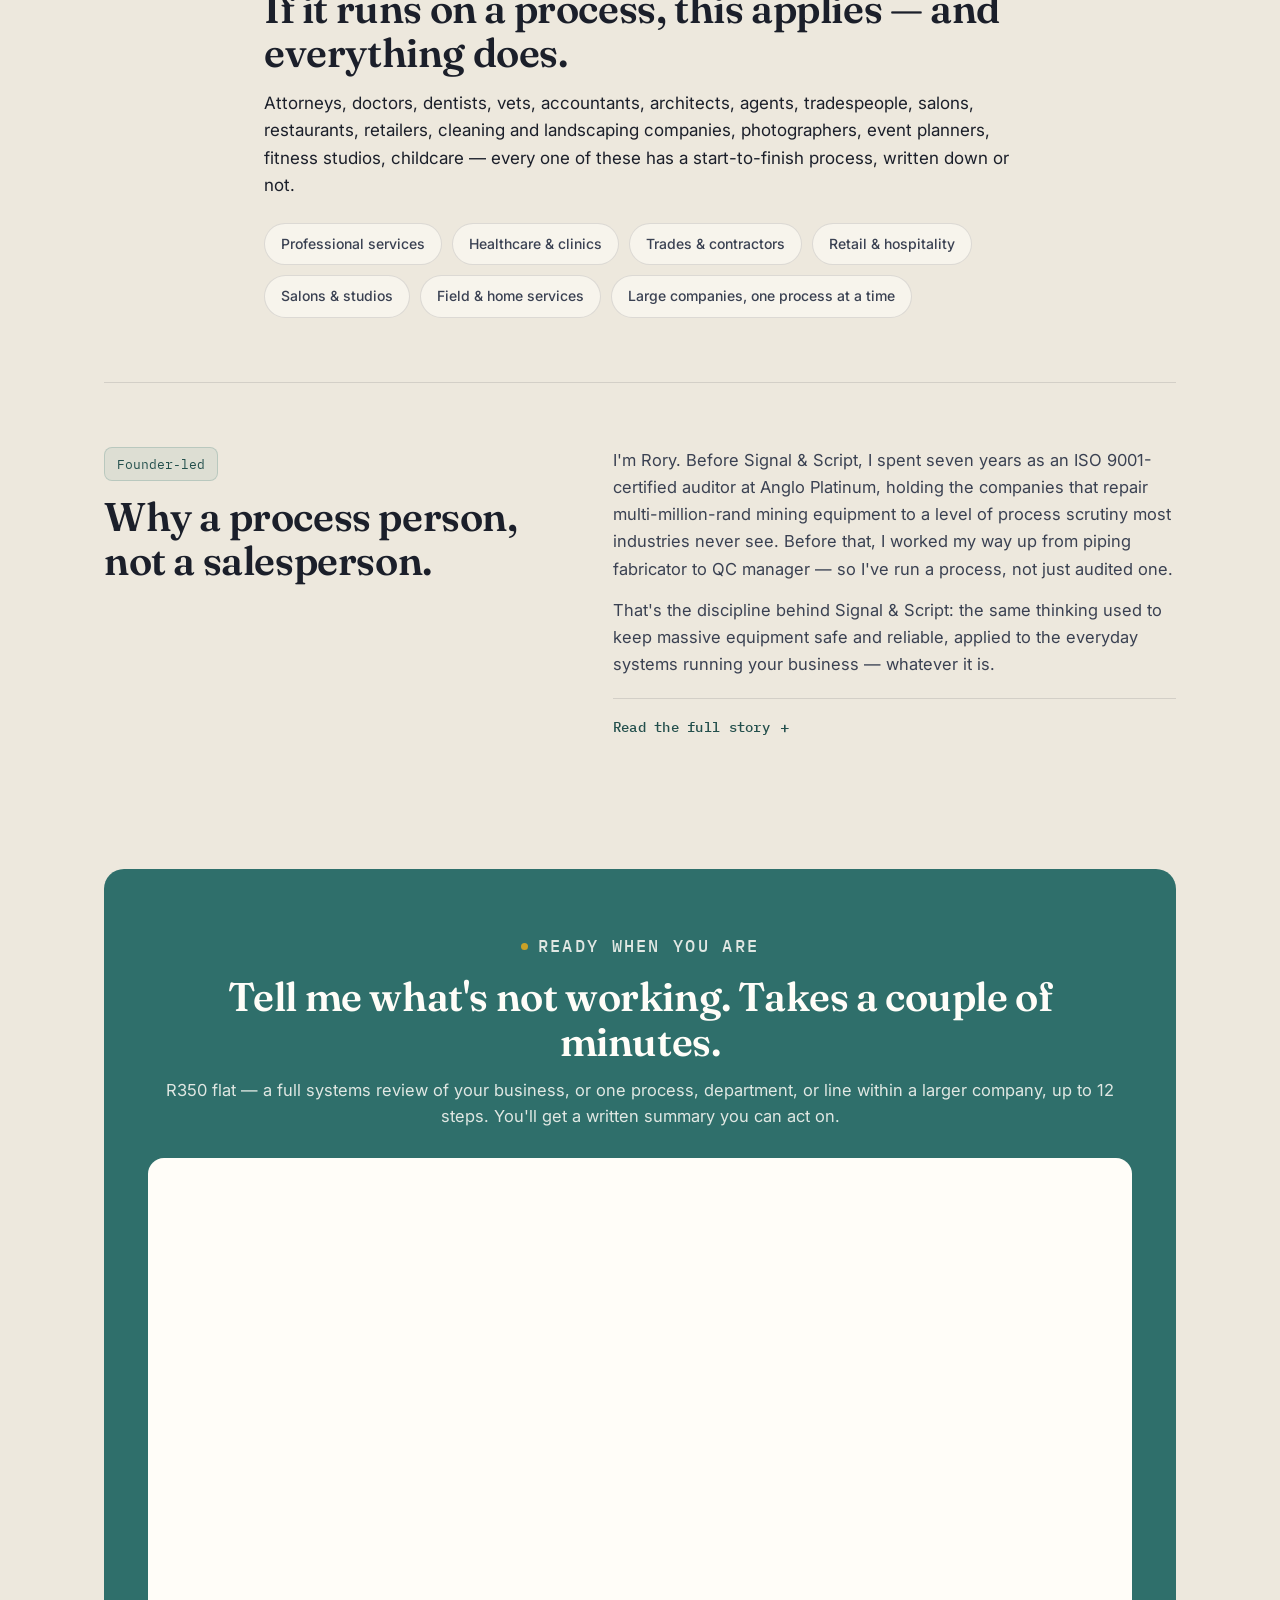
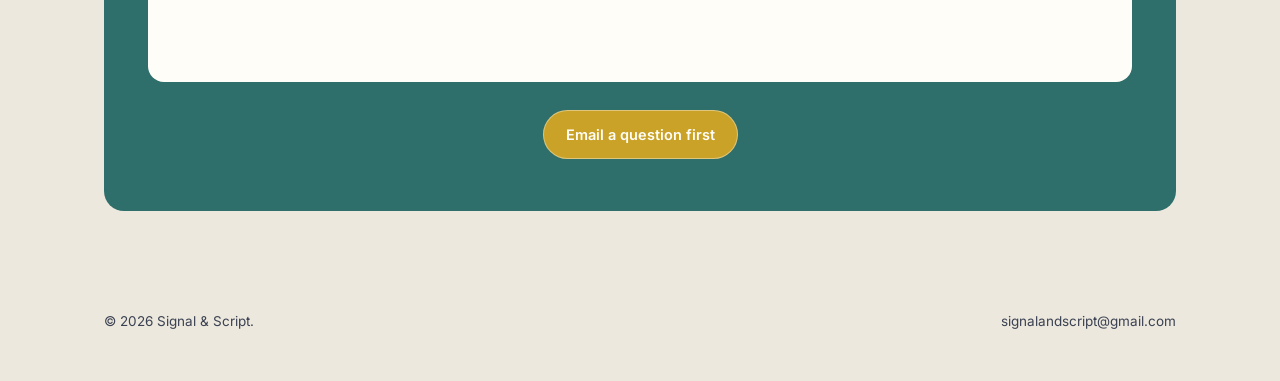
==== commit 1c644352: "Redesign homepage and embed Tally form inline in final CTA Replace the homepage markup with the new " ====
--- a/index.html
+++ b/index.html
@@ -1,1527 +1,519 @@
 <!DOCTYPE html>
-<html lang="en"><head><meta http-equiv="Content-Type" content="text/html; charset=UTF-8">
-
+<html lang="en">
+<head>
+<meta charset="UTF-8">
 <meta name="viewport" content="width=device-width, initial-scale=1.0">
-<title>BrightPath — AI Learning Companions for South African Students</title>
-<link href="https://fonts.googleapis.com/css2?family=Playfair+Display:wght@400;700;900&family=Inter:wght@400;500;600;700&display=swap" rel="stylesheet">
+<title>Signal & Script — Stop firefighting. Start running on systems.</title>
+<meta name="description" content="Signal & Script maps how your business actually runs, then fixes the one process quietly costing you the most time — with a written standard, automation, or both. R350 flat-fee assessment.">
+<link rel="preconnect" href="https://fonts.googleapis.com">
+<link rel="preconnect" href="https://fonts.gstatic.com" crossorigin>
+<link href="https://fonts.googleapis.com/css2?family=Fraunces:opsz,wght@9..144,400;9..144,500;9..144,600;9..144,700&family=Inter:wght@400;500;600;700&family=IBM+Plex+Mono:wght@400;500&display=swap" rel="stylesheet">
 <style>
-  *, *::before, *::after { box-sizing: border-box; margin: 0; padding: 0; }
-
-  :root {
-    --navy: #0F2A5E;
-    --navy-mid: #1A4A8A;
-    --gold: #C9972A;
-    --gold-light: #F0C84A;
-    --off-white: #F7F9FC;
-    --pale-blue: #E8F0FB;
-    --body: #2D2D2D;
-    --mid-gray: #6B7280;
-    --light-gray: #E5E7EB;
-  }
-
-  html { scroll-behavior: smooth; }
-
-  body {
-    font-family: 'Inter', sans-serif;
-    color: var(--body);
-    background: #fff;
-    line-height: 1.6;
-    overflow-x: hidden;
-  }
-
-  /* NAV */
-  nav {
-    position: fixed;
-    top: 0; left: 0; right: 0;
-    z-index: 100;
-    background: rgba(15, 42, 94, 0.97);
-    backdrop-filter: blur(8px);
-    padding: 0 24px;
-    height: 64px;
-    display: flex;
-    align-items: center;
-    justify-content: space-between;
-  }
-
-  .nav-logo {
-    font-family: 'Playfair Display', serif;
-    font-size: 22px;
-    font-weight: 900;
-    color: #fff;
-    letter-spacing: -0.5px;
-  }
-
-  .nav-logo span { color: var(--gold); }
-
-  .nav-links {
-    display: flex;
-    gap: 32px;
-    list-style: none;
-  }
-
-  .nav-links a {
-    color: rgba(255,255,255,0.8);
-    text-decoration: none;
-    font-size: 14px;
-    font-weight: 500;
-    transition: color 0.2s;
-  }
-
-  .nav-links a:hover { color: var(--gold); }
-
-  .nav-cta {
-    background: var(--gold);
-    color: var(--navy) !important;
-    padding: 8px 20px;
-    border-radius: 6px;
-    font-weight: 600 !important;
-    transition: background 0.2s !important;
-  }
-
-  .nav-cta:hover { background: var(--gold-light) !important; color: var(--navy) !important; }
-
-  /* HERO */
-  .hero {
-    min-height: 100vh;
-    background: linear-gradient(135deg, var(--navy) 0%, #0A1F47 60%, #162F5E 100%);
-    display: flex;
-    align-items: center;
-    padding: 100px 24px 60px;
-    position: relative;
-    overflow: hidden;
-  }
-
-  .hero::before {
-    content: '';
-    position: absolute;
-    top: -200px; right: -200px;
-    width: 600px; height: 600px;
-    background: radial-gradient(circle, rgba(201,151,42,0.12) 0%, transparent 70%);
-    border-radius: 50%;
-  }
-
-  .hero::after {
-    content: '';
-    position: absolute;
-    bottom: -100px; left: -100px;
-    width: 400px; height: 400px;
-    background: radial-gradient(circle, rgba(26,74,138,0.3) 0%, transparent 70%);
-    border-radius: 50%;
-  }
-
-  .hero-inner {
-    max-width: 1100px;
-    margin: 0 auto;
-    display: grid;
-    grid-template-columns: 1fr 1fr;
-    gap: 60px;
-    align-items: center;
-    position: relative;
-    z-index: 1;
-  }
-
-  .hero-tag {
-    display: inline-block;
-    background: rgba(201,151,42,0.15);
-    border: 1px solid rgba(201,151,42,0.4);
-    color: var(--gold);
-    font-size: 12px;
-    font-weight: 600;
-    letter-spacing: 1.5px;
-    text-transform: uppercase;
-    padding: 6px 14px;
-    border-radius: 100px;
-    margin-bottom: 24px;
-  }
-
-  .hero h1 {
-    font-family: 'Playfair Display', serif;
-    font-size: clamp(36px, 5vw, 58px);
-    font-weight: 900;
-    color: #fff;
-    line-height: 1.1;
-    margin-bottom: 20px;
-  }
-
-  .hero h1 em {
-    font-style: normal;
-    color: var(--gold);
-  }
-
-  .hero-sub {
-    font-size: 17px;
-    color: rgba(255,255,255,0.75);
-    margin-bottom: 36px;
-    line-height: 1.7;
-    max-width: 460px;
-  }
-
-  .hero-buttons {
-    display: flex;
-    gap: 16px;
-    flex-wrap: wrap;
-  }
-
-  .btn-primary {
-    background: var(--gold);
-    color: var(--navy);
-    padding: 14px 28px;
-    border-radius: 8px;
-    font-weight: 700;
-    font-size: 15px;
-    text-decoration: none;
-    transition: all 0.2s;
-    display: inline-block;
-  }
-
-  .btn-primary:hover {
-    background: var(--gold-light);
-    transform: translateY(-1px);
-    box-shadow: 0 8px 24px rgba(201,151,42,0.3);
-  }
-
-  .btn-secondary {
-    border: 1.5px solid rgba(255,255,255,0.3);
-    color: #fff;
-    padding: 14px 28px;
-    border-radius: 8px;
-    font-weight: 500;
-    font-size: 15px;
-    text-decoration: none;
-    transition: all 0.2s;
-    display: inline-block;
-  }
-
-  .btn-secondary:hover {
-    border-color: rgba(255,255,255,0.7);
-    background: rgba(255,255,255,0.05);
-  }
-
-  /* HERO CARD */
-  .hero-card {
-    background: rgba(255,255,255,0.05);
-    border: 1px solid rgba(255,255,255,0.12);
-    border-radius: 20px;
-    padding: 28px;
-    backdrop-filter: blur(10px);
-  }
-
-  .hero-card-header {
-    display: flex;
-    align-items: center;
-    gap: 12px;
-    margin-bottom: 20px;
-    padding-bottom: 16px;
-    border-bottom: 1px solid rgba(255,255,255,0.1);
-  }
-
-  .avatar {
-    width: 40px; height: 40px;
-    background: linear-gradient(135deg, var(--gold), var(--gold-light));
-    border-radius: 50%;
-    display: flex;
-    align-items: center;
-    justify-content: center;
-    font-family: 'Playfair Display', serif;
-    font-weight: 900;
-    color: var(--navy);
-    font-size: 16px;
-  }
-
-  .hero-card-name {
-    color: #fff;
-    font-weight: 600;
-    font-size: 14px;
-  }
-
-  .hero-card-sub {
-    color: rgba(255,255,255,0.5);
-    font-size: 12px;
-  }
-
-  .live-dot {
-    margin-left: auto;
-    width: 8px; height: 8px;
-    background: #4ADE80;
-    border-radius: 50%;
-    animation: pulse 2s infinite;
-  }
-
-  @keyframes pulse {
-    0%, 100% { opacity: 1; transform: scale(1); }
-    50% { opacity: 0.6; transform: scale(1.3); }
-  }
-
-  .waveform {
-    display: flex;
-    align-items: center;
-    gap: 3px;
-    height: 40px;
-    margin-bottom: 20px;
-  }
-
-  .wave-bar {
-    width: 4px;
-    background: var(--gold);
-    border-radius: 2px;
-    animation: wave 1.2s ease-in-out infinite;
-  }
-
-  .wave-bar:nth-child(1) { height: 16px; animation-delay: 0s; }
-  .wave-bar:nth-child(2) { height: 28px; animation-delay: 0.1s; }
-  .wave-bar:nth-child(3) { height: 20px; animation-delay: 0.2s; }
-  .wave-bar:nth-child(4) { height: 36px; animation-delay: 0.3s; }
-  .wave-bar:nth-child(5) { height: 24px; animation-delay: 0.4s; }
-  .wave-bar:nth-child(6) { height: 32px; animation-delay: 0.5s; }
-  .wave-bar:nth-child(7) { height: 18px; animation-delay: 0.6s; }
-  .wave-bar:nth-child(8) { height: 28px; animation-delay: 0.7s; }
-  .wave-bar:nth-child(9) { height: 22px; animation-delay: 0.8s; }
-  .wave-bar:nth-child(10) { height: 14px; animation-delay: 0.9s; }
-
-  @keyframes wave {
-    0%, 100% { transform: scaleY(0.6); opacity: 0.6; }
-    50% { transform: scaleY(1); opacity: 1; }
-  }
-
-  .session-message {
-    background: rgba(255,255,255,0.06);
-    border-radius: 12px;
-    padding: 14px 16px;
-    margin-bottom: 10px;
-  }
-
-  .session-message p {
-    color: rgba(255,255,255,0.85);
-    font-size: 13px;
-    line-height: 1.6;
-  }
-
-  .session-report {
-    background: rgba(201,151,42,0.1);
-    border: 1px solid rgba(201,151,42,0.25);
-    border-radius: 10px;
-    padding: 12px 14px;
-    margin-top: 16px;
-  }
-
-  .session-report-title {
-    color: var(--gold);
-    font-size: 11px;
-    font-weight: 600;
-    letter-spacing: 1px;
-    text-transform: uppercase;
-    margin-bottom: 8px;
-  }
-
-  .session-report p {
-    color: rgba(255,255,255,0.6);
-    font-size: 12px;
-    line-height: 1.6;
-  }
-
-  /* TRUST BAR */
-  .trust-bar {
-    background: var(--pale-blue);
-    padding: 20px 24px;
-    text-align: center;
-    border-bottom: 1px solid var(--light-gray);
-  }
-
-  .trust-bar p {
-    color: var(--mid-gray);
-    font-size: 13px;
-    font-weight: 500;
-  }
-
-  .trust-bar strong { color: var(--navy); }
-
-  /* SECTIONS */
-  section { padding: 80px 24px; }
-
-  .container {
-    max-width: 1100px;
-    margin: 0 auto;
-  }
-
-  .section-tag {
-    display: inline-block;
-    color: var(--gold);
-    font-size: 11px;
-    font-weight: 700;
-    letter-spacing: 2px;
-    text-transform: uppercase;
-    margin-bottom: 12px;
-  }
-
-  .section-title {
-    font-family: 'Playfair Display', serif;
-    font-size: clamp(28px, 4vw, 42px);
-    font-weight: 700;
-    color: var(--navy);
-    line-height: 1.2;
-    margin-bottom: 16px;
-  }
-
-  .section-sub {
-    font-size: 16px;
-    color: var(--mid-gray);
-    max-width: 580px;
-    line-height: 1.7;
-  }
-
-  /* FOUNDER MESSAGE */
-  .founder-section {
-    background: var(--pale-blue);
-    padding: 72px 24px;
-  }
-
-  .founder-inner {
-    max-width: 780px;
-    margin: 0 auto;
-    text-align: center;
-  }
-
-  .founder-avatar {
-    width: 72px;
-    height: 72px;
-    border-radius: 50%;
-    background: linear-gradient(135deg, var(--gold), var(--gold-light));
-    color: var(--navy);
-    font-family: 'Playfair Display', serif;
-    font-weight: 900;
-    font-size: 28px;
-    display: flex;
-    align-items: center;
-    justify-content: center;
-    margin: 0 auto 24px;
-  }
-
-  .founder-message {
-    font-size: 17px;
-    line-height: 1.8;
-    color: var(--body);
-    text-align: left;
-  }
-
-  .founder-message p { margin-bottom: 16px; }
-
-  .founder-signature {
-    margin-top: 24px;
-    font-family: 'Playfair Display', serif;
-    font-weight: 700;
-    font-size: 17px;
-    color: var(--navy);
-    text-align: left;
-  }
-
-  .founder-signature span {
-    display: block;
-    font-family: 'Inter', sans-serif;
-    font-weight: 400;
-    font-size: 13px;
-    color: var(--mid-gray);
-    margin-top: 2px;
-  }
-
-  /* PRODUCTS */
-  .products { background: var(--off-white); }
-
-  .products-grid {
-    display: grid;
-    grid-template-columns: 1fr 1fr;
-    gap: 32px;
-    margin-top: 48px;
-  }
-
-  .product-card {
-    background: #fff;
-    border-radius: 20px;
-    overflow: hidden;
-    box-shadow: 0 4px 24px rgba(15,42,94,0.08);
-    transition: transform 0.2s, box-shadow 0.2s;
-  }
-
-  .product-card:hover {
-    transform: translateY(-4px);
-    box-shadow: 0 12px 40px rgba(15,42,94,0.14);
-  }
-
-  .product-card-top {
-    padding: 36px 32px 28px;
-    background: var(--navy);
-    position: relative;
-    overflow: hidden;
-  }
-
-  .product-card-top.atlas-top {
-    background: linear-gradient(135deg, #0A1F47, #1A3A7A);
-  }
-
-  .product-card-top::after {
-    content: '';
-    position: absolute;
-    top: -40px; right: -40px;
-    width: 160px; height: 160px;
-    background: rgba(201,151,42,0.08);
-    border-radius: 50%;
-  }
-
-  .product-icon {
-    width: 52px; height: 52px;
-    background: rgba(201,151,42,0.15);
-    border: 1px solid rgba(201,151,42,0.3);
-    border-radius: 14px;
-    display: flex;
-    align-items: center;
-    justify-content: center;
-    margin-bottom: 20px;
-    font-size: 24px;
-  }
-
-  .product-card-top h3 {
-    font-family: 'Playfair Display', serif;
-    font-size: 28px;
-    font-weight: 900;
-    color: #fff;
-    margin-bottom: 6px;
-  }
-
-  .product-card-top p {
-    color: rgba(255,255,255,0.6);
-    font-size: 14px;
-  }
-
-  .product-card-body {
-    padding: 28px 32px 32px;
-  }
-
-  .product-features {
-    list-style: none;
-    margin-bottom: 28px;
-  }
-
-  .product-features li {
-    display: flex;
-    align-items: flex-start;
-    gap: 10px;
-    font-size: 14px;
-    color: var(--body);
-    padding: 8px 0;
-    border-bottom: 1px solid var(--light-gray);
-    line-height: 1.5;
-  }
-
-  .product-features li:last-child { border-bottom: none; }
-
-  .check {
-    color: var(--gold);
-    font-weight: 700;
-    font-size: 16px;
-    flex-shrink: 0;
-    margin-top: 1px;
-  }
-
-  .product-badge {
-    display: inline-block;
-    background: rgba(201,151,42,0.1);
-    color: var(--gold);
-    font-size: 11px;
-    font-weight: 700;
-    letter-spacing: 1px;
-    text-transform: uppercase;
-    padding: 4px 10px;
-    border-radius: 100px;
-    margin-top: 16px;
-  }
-
-  /* HOW IT WORKS */
-  .steps {
-    display: grid;
-    grid-template-columns: repeat(4, 1fr);
-    gap: 24px;
-    margin-top: 56px;
-  }
-
-  .step {
-    text-align: center;
-    position: relative;
-  }
-
-  .step::after {
-    content: '→';
-    position: absolute;
-    top: 24px;
-    right: -16px;
-    color: var(--light-gray);
-    font-size: 20px;
-    font-weight: 300;
-  }
-
-  .step:last-child::after { display: none; }
-
-  .step-number {
-    width: 52px; height: 52px;
-    background: var(--navy);
-    color: #fff;
-    border-radius: 50%;
-    display: flex;
-    align-items: center;
-    justify-content: center;
-    font-family: 'Playfair Display', serif;
-    font-weight: 700;
-    font-size: 20px;
-    margin: 0 auto 16px;
-  }
-
-  .step h4 {
-    font-size: 15px;
-    font-weight: 600;
-    color: var(--navy);
-    margin-bottom: 8px;
-  }
-
-  .step p {
-    font-size: 13px;
-    color: var(--mid-gray);
-    line-height: 1.6;
-  }
-
-  /* PRICING */
-  .pricing { background: var(--off-white); }
-
-  .pricing-toggle {
-    display: flex;
-    align-items: center;
-    gap: 16px;
-    margin: 32px 0;
-  }
-
-  .toggle-label {
-    font-size: 14px;
-    font-weight: 600;
-    color: var(--navy);
-    cursor: pointer;
-    padding: 8px 20px;
-    border-radius: 100px;
-    transition: all 0.2s;
-  }
-
-  .toggle-label.active {
-    background: var(--navy);
-    color: #fff;
-  }
-
-  .pricing-grid {
-    display: grid;
-    grid-template-columns: repeat(3, 1fr);
-    gap: 24px;
-  }
-
-  .price-card {
-    background: #fff;
-    border-radius: 16px;
-    padding: 28px;
-    border: 1.5px solid var(--light-gray);
-    transition: all 0.2s;
-    position: relative;
-  }
-
-  .price-card:hover {
-    border-color: var(--navy-mid);
-    box-shadow: 0 8px 32px rgba(15,42,94,0.1);
-    transform: translateY(-2px);
-  }
-
-  .price-card.featured {
-    border-color: var(--gold);
-    box-shadow: 0 8px 32px rgba(201,151,42,0.15);
-  }
-
-  .featured-tag {
-    position: absolute;
-    top: -12px;
-    left: 50%;
-    transform: translateX(-50%);
-    background: var(--gold);
-    color: var(--navy);
-    font-size: 11px;
-    font-weight: 700;
-    letter-spacing: 1px;
-    text-transform: uppercase;
-    padding: 4px 14px;
-    border-radius: 100px;
-    white-space: nowrap;
-  }
-
-  .price-card h4 {
-    font-size: 16px;
-    font-weight: 700;
-    color: var(--navy);
-    margin-bottom: 4px;
-  }
-
-  .price-card .price-desc {
-    font-size: 13px;
-    color: var(--mid-gray);
-    margin-bottom: 20px;
-  }
-
-  .price-amount {
-    margin-bottom: 24px;
-  }
-
-  .price-amount .amount {
-    font-family: 'Playfair Display', serif;
-    font-size: 40px;
-    font-weight: 700;
-    color: var(--navy);
-    line-height: 1;
-  }
-
-  .price-amount .period {
-    font-size: 13px;
-    color: var(--mid-gray);
-    margin-left: 4px;
-  }
-
-  .price-sessions {
-    background: var(--pale-blue);
-    border-radius: 8px;
-    padding: 10px 14px;
-    font-size: 13px;
-    color: var(--navy-mid);
-    font-weight: 600;
-    margin-bottom: 20px;
-  }
-
-  .price-features {
-    list-style: none;
-    margin-bottom: 24px;
-  }
-
-  .price-features li {
-    font-size: 13px;
-    color: var(--body);
-    padding: 6px 0;
-    display: flex;
-    align-items: center;
-    gap: 8px;
-  }
-
-  .price-features li::before {
-    content: '✓';
-    color: var(--gold);
-    font-weight: 700;
-  }
-
-  .price-cta {
-    display: block;
-    text-align: center;
-    padding: 12px;
-    border-radius: 8px;
-    font-size: 14px;
-    font-weight: 600;
-    text-decoration: none;
-    transition: all 0.2s;
-  }
-
-  .price-cta-primary {
-    background: var(--navy);
-    color: #fff;
-  }
-
-  .price-cta-primary:hover { background: var(--navy-mid); }
-
-  .price-cta-secondary {
-    border: 1.5px solid var(--light-gray);
-    color: var(--navy);
-  }
-
-  .price-cta-secondary:hover { border-color: var(--navy); }
-
-  /* WHY LUMI */
-  .comparison-table {
-    width: 100%;
-    border-collapse: collapse;
-    margin-top: 40px;
-    border-radius: 12px;
-    overflow: hidden;
-    box-shadow: 0 4px 24px rgba(15,42,94,0.08);
-  }
-
-  .comparison-table th {
-    background: var(--navy);
-    color: #fff;
-    padding: 16px 20px;
-    text-align: left;
-    font-size: 13px;
-    font-weight: 600;
-  }
-
-  .comparison-table th:first-child { width: 30%; }
-
-  .comparison-table td {
-    padding: 14px 20px;
-    font-size: 13px;
-    border-bottom: 1px solid var(--light-gray);
-    vertical-align: middle;
-  }
-
-  .comparison-table tr:last-child td { border-bottom: none; }
-  .comparison-table tr:nth-child(even) td { background: var(--off-white); }
-
-  .yes { color: #16A34A; font-weight: 700; }
-  .no { color: #DC2626; font-weight: 500; }
-  .lumi-col { color: var(--gold); font-weight: 700; }
-
-  /* REGISTER SECTION */
-  .register {
-    background: var(--navy);
-    padding: 80px 24px;
-  }
-
-  .register-inner {
-    max-width: 800px;
-    margin: 0 auto;
-    text-align: center;
-  }
-
-  .register .section-title { color: #fff; }
-  .register .section-sub { color: rgba(255,255,255,0.65); margin: 0 auto 40px; }
-
-  .tabs {
-    display: flex;
-    gap: 0;
-    background: rgba(255,255,255,0.08);
-    border-radius: 10px;
-    padding: 4px;
-    margin-bottom: 32px;
-    justify-content: center;
-  }
-
-  .tab {
-    flex: 1;
-    padding: 10px 20px;
-    border: none;
-    background: transparent;
-    color: rgba(255,255,255,0.6);
-    font-size: 14px;
-    font-weight: 600;
-    cursor: pointer;
-    border-radius: 8px;
-    transition: all 0.2s;
-    font-family: 'Inter', sans-serif;
-  }
-
-  .tab.active {
-    background: var(--gold);
-    color: var(--navy);
-  }
-
-  .tab-content { display: none; }
-  .tab-content.active { display: block; }
-
-  .tally-embed {
-    background: #ffffff;
-    border: 1px solid rgba(255,255,255,0.2);
-    border-radius: 16px;
-    padding: 32px;
-    text-align: center;
-  }
-
-  .tally-embed p {
-    color: #2D2D2D;
-    font-size: 15px;
-    margin-bottom: 24px;
-    line-height: 1.7;
-  }
-
-  /* TESTIMONIAL */
-  .testimonial-section { background: var(--pale-blue); }
-
-  .testimonial-grid {
-    display: grid;
-    grid-template-columns: repeat(2, 1fr);
-    gap: 24px;
-    margin-top: 40px;
-  }
-
-  .testimonial-card {
-    background: #fff;
-    border-radius: 16px;
-    padding: 28px;
-    box-shadow: 0 2px 16px rgba(15,42,94,0.06);
-  }
-
-  .quote-mark {
-    font-family: 'Playfair Display', serif;
-    font-size: 48px;
-    color: var(--gold);
-    line-height: 0.8;
-    margin-bottom: 12px;
-  }
-
-  .testimonial-card p {
-    font-size: 15px;
-    color: var(--body);
-    line-height: 1.7;
-    margin-bottom: 20px;
-    font-style: italic;
-  }
-
-  .testimonial-author {
-    display: flex;
-    align-items: center;
-    gap: 12px;
-  }
-
-  .author-avatar {
-    width: 40px; height: 40px;
-    background: var(--navy);
-    border-radius: 50%;
-    display: flex;
-    align-items: center;
-    justify-content: center;
-    color: #fff;
-    font-weight: 700;
-    font-size: 14px;
-  }
-
-  .author-name {
-    font-size: 14px;
-    font-weight: 600;
-    color: var(--navy);
-  }
-
-  .author-role {
-    font-size: 12px;
-    color: var(--mid-gray);
-  }
-
-  /* FOOTER */
-  footer {
-    background: #070F1E;
-    padding: 48px 24px 32px;
-  }
-
-  .footer-inner {
-    max-width: 1100px;
-    margin: 0 auto;
-  }
-
-  .footer-top {
-    display: grid;
-    grid-template-columns: 2fr 1fr 1fr;
-    gap: 48px;
-    margin-bottom: 40px;
-  }
-
-  .footer-brand .logo {
-    font-family: 'Playfair Display', serif;
-    font-size: 24px;
-    font-weight: 900;
-    color: #fff;
-    margin-bottom: 12px;
-  }
-
-  .footer-brand .logo span { color: var(--gold); }
-
-  .footer-brand p {
-    font-size: 13px;
-    color: rgba(255,255,255,0.45);
-    line-height: 1.7;
-    max-width: 280px;
-  }
-
-  .footer-col h5 {
-    font-size: 12px;
-    font-weight: 700;
-    letter-spacing: 1.5px;
-    text-transform: uppercase;
-    color: rgba(255,255,255,0.4);
-    margin-bottom: 16px;
-  }
-
-  .footer-col ul { list-style: none; }
-
-  .footer-col ul li {
-    margin-bottom: 10px;
-  }
-
-  .footer-col ul li a {
-    color: rgba(255,255,255,0.6);
-    text-decoration: none;
-    font-size: 13px;
-    transition: color 0.2s;
-  }
-
-  .footer-col ul li a:hover { color: var(--gold); }
-
-  .footer-bottom {
-    border-top: 1px solid rgba(255,255,255,0.06);
-    padding-top: 24px;
-    display: flex;
-    justify-content: space-between;
-    align-items: center;
-    flex-wrap: wrap;
-    gap: 12px;
-  }
-
-  .footer-bottom p {
-    font-size: 12px;
-    color: rgba(255,255,255,0.3);
-  }
-
-  .footer-bottom a {
-    color: rgba(255,255,255,0.3);
-    text-decoration: none;
-    transition: color 0.2s;
-  }
-
-  .footer-bottom a:hover { color: var(--gold); }
-
-  /* MOBILE */
-  @media (max-width: 768px) {
-    .hero-inner {
-      grid-template-columns: 1fr;
-      gap: 40px;
-    }
-
-    .hero-card { display: none; }
-
-    .products-grid { grid-template-columns: 1fr; }
-
-    .steps {
-      grid-template-columns: 1fr 1fr;
-      gap: 32px;
-    }
-
-    .step::after { display: none; }
-
-    .pricing-grid { grid-template-columns: 1fr; }
-
-    .nav-links { display: none; }
-
-    .testimonial-grid { grid-template-columns: 1fr; }
-
-    .footer-top { grid-template-columns: 1fr; gap: 32px; }
-
-    .comparison-table { font-size: 12px; }
-    .comparison-table th, .comparison-table td { padding: 10px 12px; }
-  }
+  :root{
+    --ink:#1B1F2A;
+    --ink-soft:#3A4152;
+    --teal:#2F6F6B;
+    --teal-deep:#234f4c;
+    --gold:#C9A227;
+    --paper:#EDE8DD;
+    --paper-card:#F7F4EC;
+    --white:#FFFDF8;
+    --line:rgba(27,31,42,0.12);
+    --shadow: 0 1px 2px rgba(27,31,42,0.06), 0 8px 24px rgba(27,31,42,0.06);
+    --radius: 14px;
+    --serif: 'Fraunces', Georgia, serif;
+    --sans: 'Inter', -apple-system, BlinkMacSystemFont, sans-serif;
+    --mono: 'IBM Plex Mono', ui-monospace, monospace;
+  }
+  *{box-sizing:border-box;}
+  html{scroll-behavior:smooth;}
+  @media (prefers-reduced-motion: reduce){ html{scroll-behavior:auto;} *{animation-duration:0.001ms !important; animation-iteration-count:1 !important; transition-duration:0.001ms !important;} }
+
+  body{
+    margin:0;
+    background:var(--paper);
+    color:var(--ink);
+    font-family:var(--sans);
+    font-size:17px;
+    line-height:1.6;
+    -webkit-font-smoothing:antialiased;
+  }
+
+  a{color:inherit;}
+  img,svg{display:block;max-width:100%;}
+
+  .wrap{max-width:1120px;margin:0 auto;padding:0 24px;}
+  .wrap-narrow{max-width:800px;margin:0 auto;padding:0 24px;}
+
+  .eyebrow{
+    font-family:var(--mono);
+    font-size:12.5px;
+    letter-spacing:0.14em;
+    text-transform:uppercase;
+    color:var(--teal-deep);
+    font-weight:500;
+    display:flex;
+    align-items:center;
+    gap:10px;
+    margin:0 0 16px;
+  }
+  .eyebrow::before{
+    content:"";
+    width:7px;height:7px;border-radius:50%;
+    background:var(--gold);
+    flex:none;
+  }
+
+  h1,h2,h3{font-family:var(--serif);font-weight:600;letter-spacing:-0.01em;margin:0;color:var(--ink);}
+  h2{font-size:clamp(28px,4vw,40px);line-height:1.12;}
+  h3{font-size:20px;line-height:1.3;}
+  p{margin:0;}
+
+  /* ---------- NAV ---------- */
+  header.site{
+    position:sticky;top:0;z-index:40;
+    background:rgba(237,232,221,0.88);
+    backdrop-filter:blur(10px);
+    border-bottom:1px solid var(--line);
+  }
+  .nav{display:flex;align-items:center;justify-content:space-between;padding:16px 24px;max-width:1120px;margin:0 auto;}
+  .logo{display:flex;align-items:center;gap:9px;font-family:var(--serif);font-weight:600;font-size:19px;text-decoration:none;color:var(--ink);}
+  .logo .dot{width:8px;height:8px;border-radius:50%;background:var(--gold);}
+  nav.links{display:flex;gap:28px;align-items:center;}
+  nav.links a{font-size:14.5px;font-weight:500;text-decoration:none;color:var(--ink-soft);}
+  nav.links a:hover{color:var(--teal-deep);}
+  .btn{
+    display:inline-flex;align-items:center;gap:8px;
+    background:var(--teal);color:var(--white);
+    font-family:var(--sans);font-weight:600;font-size:14.5px;
+    padding:12px 22px;border-radius:999px;text-decoration:none;
+    border:1px solid var(--teal);
+    transition:transform .15s ease, background .15s ease, box-shadow .15s ease;
+    white-space:nowrap;
+  }
+  .btn:hover{background:var(--teal-deep);transform:translateY(-1px);box-shadow:0 6px 16px rgba(47,111,107,0.25);}
+  .btn-ghost{background:transparent;color:var(--ink);border:1px solid var(--line);}
+  .btn-ghost:hover{background:var(--white);border-color:var(--ink);transform:none;box-shadow:none;}
+  .btn-sm{padding:9px 16px;font-size:13.5px;}
+  @media (max-width:760px){ nav.links a.hide-mobile{display:none;} }
+
+  /* ---------- HERO ---------- */
+  .hero{padding:76px 0 60px;}
+  .hero-grid{display:grid;grid-template-columns:1.15fr 0.85fr;gap:56px;align-items:center;}
+  @media (max-width:900px){ .hero-grid{grid-template-columns:1fr;gap:40px;} }
+  .hero h1{font-size:clamp(34px,5.4vw,58px);line-height:1.05;}
+  .hero h1 em{font-style:normal;color:var(--teal-deep);}
+  .hero .sub{margin-top:20px;font-size:18.5px;line-height:1.55;color:var(--ink-soft);max-width:52ch;}
+  .hero .cta-row{margin-top:32px;display:flex;gap:16px;align-items:center;flex-wrap:wrap;}
+  .hero .fine{margin-top:14px;font-size:13.5px;color:var(--ink-soft);font-family:var(--mono);}
+
+  .signal-art{
+    background:var(--ink);
+    border-radius:20px;
+    padding:36px 30px;
+    position:relative;
+    overflow:hidden;
+  }
+  .signal-art svg{width:100%;height:auto;}
+  .signal-caption{
+    font-family:var(--mono);font-size:12px;color:rgba(237,232,221,0.55);
+    display:flex;justify-content:space-between;margin-top:18px;letter-spacing:0.04em;
+  }
+  .signal-caption span:last-child{color:var(--gold);}
+
+  .draw-path{
+    stroke-dasharray:900;
+    stroke-dashoffset:900;
+    animation:draw 2.2s ease-out forwards 0.3s;
+  }
+  @keyframes draw{ to{ stroke-dashoffset:0; } }
+  .pulse-dot{
+    animation:pulse 2.4s ease-in-out infinite;
+    transform-origin:center;
+  }
+  @keyframes pulse{ 0%,100%{opacity:1;transform:scale(1);} 50%{opacity:0.55;transform:scale(1.4);} }
+
+  /* ---------- SECTION GENERIC ---------- */
+  section{padding:64px 0;}
+  .section-head{max-width:640px;margin:0 0 40px;}
+  .section-head p.lede{margin-top:14px;font-size:16.5px;color:var(--ink-soft);}
+  .divider{height:1px;background:var(--line);}
+
+  /* ---------- FIGHT MODE CARDS ---------- */
+  .band-dark{background:var(--ink);color:var(--paper);}
+  .band-dark .eyebrow{color:var(--gold);}
+  .band-dark .eyebrow::before{background:var(--gold);}
+  .band-dark h2{color:var(--white);}
+  .band-dark .section-head p.lede{color:rgba(237,232,221,0.72);}
+
+  .card-grid-3{display:grid;grid-template-columns:repeat(3,1fr);gap:20px;}
+  @media (max-width:860px){ .card-grid-3{grid-template-columns:1fr;} }
+
+  .pain-card{
+    background:rgba(237,232,221,0.06);
+    border:1px solid rgba(237,232,221,0.14);
+    border-radius:var(--radius);
+    padding:26px 24px;
+  }
+  .pain-card .num{font-family:var(--mono);color:var(--gold);font-size:13px;letter-spacing:0.08em;}
+  .pain-card h3{color:var(--white);margin-top:12px;}
+  .pain-card p{margin-top:10px;font-size:15px;color:rgba(237,232,221,0.75);line-height:1.55;}
+
+  /* ---------- OUTCOME STAT CARDS ---------- */
+  .card-grid-4{display:grid;grid-template-columns:repeat(4,1fr);gap:18px;}
+  @media (max-width:900px){ .card-grid-4{grid-template-columns:repeat(2,1fr);} }
+  @media (max-width:520px){ .card-grid-4{grid-template-columns:1fr;} }
+
+  .stat-card{
+    background:var(--paper-card);
+    border:1px solid var(--line);
+    border-radius:var(--radius);
+    padding:22px 20px;
+  }
+  .stat-card .glyph{font-family:var(--serif);font-size:30px;color:var(--teal-deep);line-height:1;}
+  .stat-card h3{margin-top:14px;font-size:17px;}
+  .stat-card p{margin-top:8px;font-size:14.5px;color:var(--ink-soft);}
+
+  /* ---------- HOW IT WORKS ---------- */
+  .steps{display:grid;grid-template-columns:repeat(3,1fr);gap:0;border-top:1px solid var(--line);}
+  @media (max-width:860px){ .steps{grid-template-columns:1fr;} }
+  .step{padding:30px 26px;border-right:1px solid var(--line);border-bottom:1px solid var(--line);}
+  .step:last-child{border-right:none;}
+  .step .step-num{font-family:var(--mono);font-size:13px;color:var(--gold);background:var(--ink);display:inline-block;padding:3px 9px;border-radius:5px;letter-spacing:0.06em;}
+  .step h3{margin-top:16px;}
+  .step p{margin-top:10px;font-size:15px;color:var(--ink-soft);}
+
+  /* ---------- SERVICES ---------- */
+  .service-card{
+    background:var(--white);
+    border:1px solid var(--line);
+    border-radius:var(--radius);
+    padding:28px 26px;
+    display:flex;flex-direction:column;
+    box-shadow:var(--shadow);
+  }
+  .service-card.featured{border-color:var(--teal);background:linear-gradient(180deg,#fff 0%,var(--paper-card) 100%);}
+  .service-card .tag{font-family:var(--mono);font-size:11.5px;letter-spacing:0.08em;text-transform:uppercase;color:var(--teal-deep);background:rgba(47,111,107,0.1);padding:4px 10px;border-radius:6px;align-self:flex-start;}
+  .service-card h3{margin-top:16px;}
+  .service-card .price{font-family:var(--mono);font-size:15px;color:var(--ink);margin-top:8px;font-weight:500;}
+  .service-card p.desc{margin-top:12px;font-size:14.5px;color:var(--ink-soft);flex:1;}
+
+  /* ---------- AUDIENCE CHIPS ---------- */
+  .chip-row{display:flex;flex-wrap:wrap;gap:10px;margin-top:24px;}
+  .chip{
+    font-family:var(--sans);font-size:14px;font-weight:500;
+    background:var(--paper-card);border:1px solid var(--line);
+    padding:9px 16px;border-radius:999px;color:var(--ink-soft);
+  }
+
+  /* ---------- ABOUT / DETAILS ---------- */
+  .about-grid{display:grid;grid-template-columns:0.9fr 1.1fr;gap:48px;align-items:start;}
+  @media (max-width:860px){ .about-grid{grid-template-columns:1fr;} }
+  .founder-badge{
+    font-family:var(--mono);font-size:12.5px;color:var(--teal-deep);
+    background:rgba(47,111,107,0.08);border:1px solid rgba(47,111,107,0.2);
+    padding:6px 12px;border-radius:8px;display:inline-block;margin-bottom:14px;
+  }
+  details.readmore{margin-top:20px;border-top:1px solid var(--line);padding-top:16px;}
+  details.readmore summary{
+    cursor:pointer;font-family:var(--mono);font-size:13.5px;color:var(--teal-deep);
+    font-weight:500;letter-spacing:0.02em;list-style:none;display:flex;align-items:center;gap:8px;
+  }
+  details.readmore summary::-webkit-details-marker{display:none;}
+  details.readmore summary::after{content:"+";font-size:16px;margin-left:2px;}
+  details.readmore[open] summary::after{content:"–";}
+  details.readmore .full-story{margin-top:16px;font-size:15px;color:var(--ink-soft);line-height:1.7;}
+  details.readmore .full-story p{margin-top:12px;}
+
+  /* ---------- FINAL CTA ---------- */
+  .cta-band{background:var(--teal);color:var(--white);border-radius:20px;padding:52px 44px;text-align:center;}
+  .cta-band h2{color:var(--white);}
+  .cta-band p{margin-top:12px;color:rgba(255,253,248,0.85);font-size:16.5px;}
+  .cta-band .cta-row{justify-content:center;margin-top:28px;}
+  .cta-band .btn{background:var(--gold);color:var(--ink);border-color:var(--gold);}
+  .cta-band .btn:hover{background:#dcb639;box-shadow:0 6px 18px rgba(201,162,39,0.35);}
+  .cta-band .btn-ghost{border-color:rgba(255,253,248,0.4);color:var(--white);}
+  .cta-band .btn-ghost:hover{background:rgba(255,253,248,0.1);border-color:var(--white);}
+
+  /* ---------- FOOTER ---------- */
+  footer{padding:36px 0 48px;}
+  .footer-row{display:flex;justify-content:space-between;align-items:center;flex-wrap:wrap;gap:12px;font-size:13.5px;color:var(--ink-soft);}
+  footer a{text-decoration:none;color:var(--ink-soft);}
+  footer a:hover{color:var(--teal-deep);}
+
+  .reveal{opacity:0;transform:translateY(14px);transition:opacity .6s ease, transform .6s ease;}
+  .reveal.in{opacity:1;transform:none;}
 </style>
-<style>@keyframes _spin_evhv6_1{0%{transform:rotate(0)}to{transform:rotate(360deg)}}@keyframes _wave_evhv6_1{0%{transform:rotate(0)}50%{transform:rotate(20deg)}to{transform:rotate(0)}}@keyframes _heartBeat_evhv6_1{0%{transform:scale(1)}50%{transform:scale(1.08)}to{transform:scale(1)}}@keyframes _flash_evhv6_1{0%,50%,to{opacity:1}25%,75%{opacity:.2}}@keyframes _bounce_evhv6_1{0%,20%,53%,to{transform:translate(0,0)}40%,43%{transform:translateY(-30px)scaleY(1.1)}70%{transform:translateY(-15px)scaleY(1.05)}80%{transform:translate(0,0)scaleY(.95)}90%{transform:translateY(-4px)scaleY(1.02)}}@keyframes _rubberBand_evhv6_1{0%{transform:scale(1)}30%{transform:scale(1.25,.75)}40%{transform:scale(.75,1.25)}50%{transform:scale(1.15,.85)}65%{transform:scale(.95,1.05)}75%{transform:scale(1.05,.95)}to{transform:scale(1)}}@keyframes _headShake_evhv6_1{0%{transform:translate(0)}6.5%{transform:translate(-6px)rotateY(-9deg)}18.5%{transform:translate(5px)rotateY(7deg)}31.5%{transform:translate(-3px)rotateY(-5deg)}43.5%{transform:translate(2px)rotateY(3deg)}50%{transform:translate(0)}}@keyframes _tada_evhv6_1{0%{transform:scale(1)}10%,20%{transform:scale3d(.9,.9,.9)rotate(-3deg)}30%,50%,70%,90%{transform:scale3d(1.1,1.1,1.1)rotate(3deg)}40%,60%,80%{transform:scale3d(1.1,1.1,1.1)rotate(-3deg)}to{transform:scale(1)}}._overlay_evhv6_157{z-index:1000000006;background-color:#0f0f0f99;justify-content:center;align-items:center;display:flex;position:fixed;inset:0}._layoutDefault_evhv6_170{z-index:2147483000;opacity:0;background-color:#0000;border-radius:5px;width:auto;max-width:95vw;height:auto;display:flex;position:fixed;bottom:20px;right:20px;box-shadow:0 0 0 1px #0f0f0f0d,0 3px 6px #0f0f0f1a,0 9px 24px #0f0f0f33}._layoutModal_evhv6_186{z-index:2147483000;opacity:0;background-color:#0000;border-radius:5px;width:700px;max-width:95vw;height:auto;display:flex;position:relative;box-shadow:0 0 0 1px #0f0f0f0d,0 3px 6px #0f0f0f1a,0 9px 24px #0f0f0f33}._popupContainer_evhv6_200{border-radius:5px;width:100%;display:flex;overflow-y:auto}._popupContainer_evhv6_200 iframe{border-radius:5px;max-height:95vh}._loadingIndicator_evhv6_212{z-index:2147483000;color:#444;background-color:#f5f5f5;border-radius:50%;justify-content:center;align-items:center;width:50px;height:50px;display:inline-flex;position:absolute}._loadingIndicatorNoOverlay_evhv6_225{position:fixed;bottom:10px;right:10px}._loadingIndicator_evhv6_212 svg{width:20px;height:20px;animation:1.618s linear infinite _spin_evhv6_1}._emoji_evhv6_237{font-size:42px;line-height:1;display:inline-block;position:absolute;top:-21px;left:-21px}._animate__wave_evhv6_246{animation:1s ease-in-out 20 _wave_evhv6_1}._animate__heart-beat_evhv6_250{animation:1.3s ease-in-out 20 _heartBeat_evhv6_1}._animate__flash_evhv6_254{animation:2.5s 20 _flash_evhv6_1}._animate__bounce_evhv6_258{transform-origin:bottom;animation:1.5s 20 _bounce_evhv6_1}._animate__rubber-band_evhv6_263{animation:1.5s 20 _rubberBand_evhv6_1}._animate__head-shake_evhv6_267{animation:1.5s ease-in-out 20 _headShake_evhv6_1}._animate__tada_evhv6_271{animation:1.5s 20 _tada_evhv6_1}._animate__spin_evhv6_275{animation:1.618s linear 20 _spin_evhv6_1}@media (height<=1000px){._popupContainer_evhv6_200 iframe{max-height:85vh}}@media (width<=576px){._popupContainer_evhv6_200 iframe{max-height:70vh}._layoutDefault_evhv6_170,._layoutModal_evhv6_186{max-width:calc(100% - 40px)}}
-/*$vite$:1*/</style></head>
+</head>
 <body>
 
-<!-- NAV -->
-<nav>
-  <div class="nav-logo">Bright<span>Path</span></div>
-  <ul class="nav-links">
-    <li><a href="https://brightpath-lumi-atlas.netlify.app/#products">Our Products</a></li>
-    <li><a href="https://brightpath-lumi-atlas.netlify.app/#how-it-works">How It Works</a></li>
-    <li><a href="https://brightpath-lumi-atlas.netlify.app/#pricing">Pricing</a></li>
-    <li><a href="https://brightpath-lumi-atlas.netlify.app/#why">Why BrightPath</a></li>
-    <li><a href="https://brightpath-lumi-atlas.netlify.app/#register" class="nav-cta">Get Started</a></li>
-  </ul>
-</nav>
-
-<!-- HERO -->
-<section class="hero">
-  <div class="hero-inner">
-    <div class="hero-left">
-      <div class="hero-tag">🇿🇦 Built for South African Learners</div>
-      <h1>Your child's personal AI tutor, available <em>24/7</em></h1>
-      <p class="hero-sub">Lumi is your school learner's personal AI voice tutor — personalised to their grade, subjects, and learning style. Atlas, just launched, is the same for university and college students. No screens. No typing. Just learning.</p>
-      <div class="hero-buttons">
-        <a href="https://brightpath-lumi-atlas.netlify.app/#register" class="btn-primary">Start with Lumi →</a>
-        <a href="https://brightpath-lumi-atlas.netlify.app/#products" class="btn-secondary">Learn more</a>
-      </div>
-    </div>
-
-    <div class="hero-right">
-      <div class="hero-card">
-        <div class="hero-card-header">
-          <div class="avatar">L</div>
-          <div>
-            <div class="hero-card-name">Lumi is speaking...</div>
-            <div class="hero-card-sub">Afrikaans · Grade 10 · Riaan</div>
+<header class="site">
+  <div class="nav">
+    <a class="logo" href="#top"><span class="dot"></span>Signal & Script</a>
+    <nav class="links">
+      <a class="hide-mobile" href="#problem">Why it happens</a>
+      <a class="hide-mobile" href="#how">How it works</a>
+      <a class="hide-mobile" href="#services">Services</a>
+      <a class="hide-mobile" href="#about">About</a>
+      <a class="btn btn-sm" href="https://tally.so/r/OD94qR" target="_blank" rel="noopener">Get started</a>
+    </nav>
+  </div>
+</header>
+
+<main id="top">
+
+  <!-- HERO -->
+  <section class="hero">
+    <div class="wrap hero-grid">
+      <div>
+        <p class="eyebrow">Business systems assessment</p>
+        <h1>Stop firefighting.<br>Start running on <em>systems</em>.</h1>
+        <p class="sub">I map how your business actually runs today, then fix the one process that's quietly costing you the most time — with a written standard, an automation, or both.</p>
+        <div class="cta-row">
+          <a class="btn" href="https://tally.so/r/OD94qR" target="_blank" rel="noopener">Get your assessment — R350</a>
+          <a class="btn btn-ghost" href="#how">See how it works</a>
+        </div>
+        <p class="fine">FLAT FEE · NO RETAINER · WRITTEN REPORT YOU CAN ACT ON</p>
+      </div>
+      <div class="signal-art" aria-hidden="true">
+        <svg viewBox="0 0 400 220" fill="none" xmlns="http://www.w3.org/2000/svg">
+          <path class="draw-path" d="M10 170 L45 60 L65 190 L90 40 L115 150 L140 90 L165 170 L195 110 C 230 90, 260 100, 290 100 C 330 100, 350 100, 390 100"
+                stroke="#EDE8DD" stroke-width="2.5" stroke-linecap="round" stroke-linejoin="round" opacity="0.9"/>
+          <circle class="pulse-dot" cx="390" cy="100" r="6" fill="#C9A227"/>
+        </svg>
+        <div class="signal-caption">
+          <span>signal: reacting to what breaks</span>
+          <span>→ script: a fix that holds</span>
+        </div>
+      </div>
+    </div>
+  </section>
+
+  <div class="wrap"><div class="divider"></div></div>
+
+  <!-- WHY THIS KEEPS HAPPENING / FIGHT MODE -->
+  <section id="problem" class="band-dark">
+    <div class="wrap">
+      <div class="section-head">
+        <p class="eyebrow">Why this keeps happening</p>
+        <h2>Every business has one role that keeps breaking.</h2>
+        <p class="lede">Ask most owners what's actually stressing them and it's rarely "everything." It's one thing — the handoff nobody wrote down, the report that only makes sense if one person runs it, the step that only works because you personally double-check it, every time.</p>
+      </div>
+      <div class="card-grid-3">
+        <div class="pain-card">
+          <p class="num">01</p>
+          <h3>Fight mode, not run mode</h3>
+          <p>When a process runs on memory and hustle instead of a system, every day gets spent reacting — chasing what slipped, covering for who's out, fixing the same mistake again.</p>
+        </div>
+        <div class="pain-card">
+          <p class="num">02</p>
+          <h3>One person, one risk</h3>
+          <p>If your business stalls the moment one person is sick, on leave, or just busy, that's not loyalty — that's an unwritten process wearing a name tag.</p>
+        </div>
+        <div class="pain-card">
+          <p class="num">03</p>
+          <h3>Systems give days back</h3>
+          <p>A documented step or a built automation doesn't just save time once. It removes that specific stress permanently — every day it runs, without you.</p>
+        </div>
+      </div>
+    </div>
+  </section>
+
+  <!-- WHY START WITH ASSESSMENT / OUTCOMES -->
+  <section id="why">
+    <div class="wrap">
+      <div class="section-head">
+        <p class="eyebrow">The idea behind the method</p>
+        <h2>Efficiency, quality, cost, and happy customers aren't separate problems.</h2>
+        <p class="lede">They're all downstream of one thing: how your process actually runs day to day, not how it's supposed to work on paper. Fix the process once, and all four follow.</p>
+      </div>
+      <div class="card-grid-4">
+        <div class="stat-card">
+          <p class="glyph">⏱</p>
+          <h3>Efficiency</h3>
+          <p>A clear process cuts wasted time and steps nobody needs.</p>
+        </div>
+        <div class="stat-card">
+          <p class="glyph">✓</p>
+          <h3>Consistency</h3>
+          <p>A documented, repeatable process gives the same result every time.</p>
+        </div>
+        <div class="stat-card">
+          <p class="glyph">R</p>
+          <h3>Cost savings</h3>
+          <p>Fixing a process once is cheaper than fixing what it keeps breaking.</p>
+        </div>
+        <div class="stat-card">
+          <p class="glyph">♥</p>
+          <h3>Happier customers</h3>
+          <p>Customers feel your process directly — speed, reliability, consistency.</p>
+        </div>
+      </div>
+    </div>
+  </section>
+
+  <!-- HOW IT WORKS -->
+  <section id="how">
+    <div class="wrap">
+      <div class="section-head">
+        <p class="eyebrow">How it works</p>
+        <h2>Three steps. No blind guessing at what you need.</h2>
+      </div>
+    </div>
+    <div class="wrap">
+      <div class="steps">
+        <div class="step">
+          <span class="step-num">01</span>
+          <h3>Assessment</h3>
+          <p>We map how the process actually runs today — every handoff, tool, and workaround — for a flat R350.</p>
+        </div>
+        <div class="step">
+          <span class="step-num">02</span>
+          <h3>Confirm</h3>
+          <p>You get a plain-language summary of what's really happening, and confirm it's accurate before anything else moves.</p>
+        </div>
+        <div class="step">
+          <span class="step-num">03</span>
+          <h3>Fix</h3>
+          <p>A written standard, an automation, or both — whichever actually solves the bottleneck we found. Nothing is assumed upfront.</p>
+        </div>
+      </div>
+    </div>
+  </section>
+
+  <!-- SERVICES -->
+  <section id="services">
+    <div class="wrap">
+      <div class="section-head">
+        <p class="eyebrow">What you can get</p>
+        <h2>Two ways to fix a broken process.</h2>
+        <p class="lede">The assessment tells you which one — or whether you need both.</p>
+      </div>
+      <div class="card-grid-3">
+        <div class="service-card featured">
+          <span class="tag">Start here</span>
+          <h3>Business Systems Assessment</h3>
+          <p class="price">R350 flat fee</p>
+          <p class="desc">A structured review of how a process, department, or your whole small business actually runs today — up to 12 steps, start to end. Ends in a written report and a clear recommendation.</p>
+          <a class="btn btn-sm" style="margin-top:18px;align-self:flex-start;" href="https://tally.so/r/OD94qR" target="_blank" rel="noopener">Book the assessment</a>
+        </div>
+        <div class="service-card">
+          <span class="tag">Written process</span>
+          <h3>SOP Documentation</h3>
+          <p class="price">R350 + R60 / step</p>
+          <p class="desc">For work that should stay in human hands, but currently only lives in one person's head. Turns "how we do it" into something your whole team can follow, the same way, every time.</p>
+        </div>
+        <div class="service-card">
+          <span class="tag">Automation</span>
+          <h3>Workflow Automation</h3>
+          <p class="price">From R900 + R200 / step</p>
+          <p class="desc">For the parts of the process that don't need a person doing them manually. The handoffs get connected once, so the work happens reliably in the background — and stays off someone's plate for good.</p>
+        </div>
+      </div>
+    </div>
+  </section>
+
+  <!-- WHO IT'S FOR -->
+  <section id="who">
+    <div class="wrap-narrow">
+      <p class="eyebrow">Who this is for</p>
+      <h2>If it runs on a process, this applies — and everything does.</h2>
+      <p class="lede" style="margin-top:14px;">Attorneys, doctors, dentists, vets, accountants, architects, agents, tradespeople, salons, restaurants, retailers, cleaning and landscaping companies, photographers, event planners, fitness studios, childcare — every one of these has a start-to-finish process, written down or not.</p>
+      <div class="chip-row">
+        <span class="chip">Professional services</span>
+        <span class="chip">Healthcare & clinics</span>
+        <span class="chip">Trades & contractors</span>
+        <span class="chip">Retail & hospitality</span>
+        <span class="chip">Salons & studios</span>
+        <span class="chip">Field & home services</span>
+        <span class="chip">Large companies, one process at a time</span>
+      </div>
+    </div>
+  </section>
+
+  <div class="wrap"><div class="divider"></div></div>
+
+  <!-- ABOUT -->
+  <section id="about">
+    <div class="wrap about-grid">
+      <div>
+        <p class="founder-badge">Founder-led</p>
+        <h2>Why a process person, not a salesperson.</h2>
+      </div>
+      <div>
+        <p style="font-size:16.5px;color:var(--ink-soft);line-height:1.65;">I'm Rory. Before Signal & Script, I spent seven years as an ISO 9001-certified auditor at Anglo Platinum, holding the companies that repair multi-million-rand mining equipment to a level of process scrutiny most industries never see. Before that, I worked my way up from piping fabricator to QC manager — so I've run a process, not just audited one.</p>
+        <p style="font-size:16.5px;color:var(--ink-soft);line-height:1.65;margin-top:14px;">That's the discipline behind Signal & Script: the same thinking used to keep massive equipment safe and reliable, applied to the everyday systems running your business — whatever it is.</p>
+
+        <details class="readmore">
+          <summary>Read the full story</summary>
+          <div class="full-story">
+            <p>Before Signal & Script, I spent seven years as an ISO 9001:2015-certified auditor at Anglo Platinum, embedded in the maintenance and repair processes for some of the largest and most expensive mining equipment in the world — excavators, drill rigs, and haul trucks from Caterpillar and Komatsu, crushers from FLSmidth and Metso, pumps and vibrating screens from Weir Minerals, and the repair of the massive hydraulic cylinders that power this equipment. I audited the companies responsible for repairing it, holding their processes to a level of scrutiny most industries never see.</p>
+            <p>That scrutiny exists for a reason. In mining and heavy engineering, tolerances are measured in fractions of a millimetre, and the cost of a process failure isn't just downtime — it's equipment worth millions, and in some environments, real physical risk. There's no room for "good enough." After seven years in that world, I spent two more years running my own consultancy doing the same work independently.</p>
+            <p>Before I ever audited a process, I worked inside one. I started my career as a piping fabricator and worked my way up through foreman, supervisor, QC inspector, senior QC inspector, and QC manager — I've seen how a process actually runs from the factory floor, not just from a clipboard.</p>
+            <p>Most of the businesses I work with now are simpler to map than a mining process — fewer moving parts, fewer handoffs, fewer people involved. That's good news: it means less to untangle, and a faster path to a clear picture of how your business actually runs. Your expertise stays yours — a dentist's clinical skill or an attorney's legal judgment isn't something I touch. What I look at is everything around that expertise: how a client or patient moves from first contact to being helped, and where that journey gets slower, less consistent, or harder than it needs to be.</p>
           </div>
-          <div class="live-dot"></div>
-        </div>
-
-        <div class="waveform">
-          <div class="wave-bar"></div>
-          <div class="wave-bar"></div>
-          <div class="wave-bar"></div>
-          <div class="wave-bar"></div>
-          <div class="wave-bar"></div>
-          <div class="wave-bar"></div>
-          <div class="wave-bar"></div>
-          <div class="wave-bar"></div>
-          <div class="wave-bar"></div>
-          <div class="wave-bar"></div>
-        </div>
-
-        <div class="session-message">
-          <p>"Goed gedoen, Riaan! Let's try that sentence again — this time focus on your vowel sounds. Wat dink jy?"</p>
-        </div>
-
-        <div class="session-report">
-          <div class="session-report-title">📋 Post-Session Report Sent</div>
-          <p>Session summary, engagement notes, and recommendations sent to parent at 16:42.</p>
-        </div>
-      </div>
-    </div>
-  </div>
-</section>
-
-<!-- TRUST BAR -->
-<div class="trust-bar">
-  <p>Aligned to <strong>CAPS · IEB · Cambridge · SACAI</strong> · Available in <strong>English · Afrikaans</strong> · Sessions from <strong>R899/month</strong> · Intro session <strong>R149</strong></p>
-</div>
-
-<!-- FOUNDER MESSAGE -->
-<section class="founder-section">
-  <div class="founder-inner">
-    <div class="founder-avatar">R</div>
-    <div class="founder-message">
-      <p>Hi, I'm Rory — I built BrightPath because I'm a dad first, and an engineer second.</p>
-      <p>A few years ago I was deep into a high-pressure project — long hours, early mornings, the kind of work that follows you home even when you're not there. One evening I called my son, just to check in. He was struggling with something from his textbook, and I could hear the frustration in his voice. I wanted so badly to help him. But I was hundreds of kilometres away, exhausted, and there was simply nobody there who could explain it to him the way he needed it explained. That moment — of wanting to be there for your child and not being able to — is what started all of this.</p>
-      <p>Lumi isn't trying to replace teachers or parents. It's trying to be the patient voice in the room at 8pm on a Tuesday, when homework isn't going well and everyone's tired. Every feature on this site — the reports that land in your inbox, the way Lumi remembers your child's curriculum and learning style, even the smallest details — comes from asking "would this actually help a parent like me?"</p>
-      <p>Thank you for trusting us with your child's learning. I read every message that comes through this site personally.</p>
-    </div>
-    <div class="founder-signature">
-      Rory Lodewick
-      <span>Founder, BrightPath</span>
-    </div>
-  </div>
-</section>
-
-<!-- PRODUCTS -->
-<section class="products" id="products">
-  <div class="container">
-    <div class="section-tag">Our Products</div>
-    <h2 class="section-title">One platform, two powerful learning companions</h2>
-    <p class="section-sub">Whether your child is in Grade 1 or their final year at university, BrightPath has a personalised AI companion built for them.</p>
-
-    <div class="products-grid">
-      <!-- LUMI -->
-      <div class="product-card">
-        <div class="product-card-top">
-          <div class="product-icon">🌟</div>
-          <h3>Lumi</h3>
-          <p>For school learners — Grade R through Grade 12</p>
-        </div>
-        <div class="product-card-body">
-          <ul class="product-features">
-            <li><span class="check">✓</span> Plans from R899/month — choose 1, 2, 3 or 5 sessions per week</li>
-            <li><span class="check">✓</span> Warm, encouraging voice tutor aligned to your child's exact curriculum</li>
-            <li><span class="check">✓</span> Personalised profile: subjects, special needs, home languages, interests</li>
-            <li><span class="check">✓</span> Textbook knowledge base — upload your child's books and Lumi can reference them</li>
-            <li><span class="check">✓</span> Automated session reports emailed to parent after every session</li>
-            <li><span class="check">✓</span> Session credit system with monthly tracking</li>
-            <li><span class="check">✓</span> Works on any smartphone — no app download needed</li>
-          </ul>
-          <a href="https://brightpath-lumi-atlas.netlify.app/#register" class="btn-primary" style="display:block;text-align:center;">Register for Lumi →</a>
-          <div class="product-badge">✅ Live Now</div>
-        </div>
-      </div>
-
-      <!-- ATLAS -->
-      <div class="product-card">
-        <div class="product-card-top atlas-top">
-          <div class="product-icon"><img src="/assets/atlas-earth-icon.svg" alt="Atlas" width="28" height="28" style="display:block;"></div>
-          <h3>Atlas</h3>
-          <p>For university, college and TVET students</p>
-        </div>
-        <div class="product-card-body">
-          <ul class="product-features">
-            <li><span class="check">✓</span> Peer-level AI study partner for tertiary-level content</li>
-            <li><span class="check">✓</span> Socratic approach — questions, challenges, and critical thinking</li>
-            <li><span class="check">✓</span> Module-specific knowledge base with past papers and study guides</li>
-            <li><span class="check">✓</span> Available for individual students, colleges, and corporate bursary programmes</li>
-            <li><span class="check">✓</span> Institutional licensing available for TVET and private colleges</li>
-            <li><span class="check">✓</span> Works on any device — no app download needed</li>
-          </ul>
-          <a href="https://brightpath-lumi-atlas.netlify.app/#register" class="btn-secondary" style="display:block;text-align:center;padding:12px;">Register for Atlas →</a>
-          <div class="product-badge">🚀 Just Launched</div>
-        </div>
-      </div>
-    </div>
-
-    <!-- INTRO SESSION BANNER -->
-    <div style="margin-top:32px;background:linear-gradient(135deg,var(--navy) 0%,#1A4A8A 100%);border-radius:20px;padding:32px 28px;color:#fff;display:flex;flex-wrap:wrap;align-items:center;justify-content:space-between;gap:24px;">
-      <div style="max-width:520px;">
-        <h3 style="color:#fff;font-size:22px;margin-bottom:8px;">Not sure yet? Start with a 20-minute intro session.</h3>
-        <p style="color:rgba(255,255,255,0.85);font-size:15px;margin:0;">Let your child meet Lumi for the first time, no strings attached. And if you do subscribe afterwards, there's still no contract — every plan is month-to-month. Don't love it? Just don't pay for the next month.</p>
-      </div>
-      <div style="text-align:center;flex-shrink:0;">
-        <div style="font-family:'Playfair Display',serif;font-size:36px;font-weight:700;color:var(--gold-light,#F0C84A);">R149</div>
-        <div style="font-size:12px;color:rgba(255,255,255,0.7);margin-bottom:14px;">Once-off · 20 minutes · No contract</div>
-        <a href="https://brightpath-lumi-atlas.netlify.app/#register" class="btn-primary" style="display:block;text-align:center;white-space:nowrap;">Book Intro Session →</a>
-      </div>
-    </div>
-  </div>
-</section>
-
-<!-- HOW IT WORKS -->
-<section id="how-it-works">
-  <div class="container">
-    <div class="section-tag">How It Works</div>
-    <h2 class="section-title">Up and running in minutes</h2>
-    <p class="section-sub">No installations. No complicated setup. Your child can be learning with Lumi today.</p>
-
-    <div class="steps">
-      <div class="step">
-        <div class="step-number">1</div>
-        <h4>Register online</h4>
-        <p>Fill in a short form about your child — their grade, subjects, curriculum, and a few personal details so Lumi can connect with them.</p>
-      </div>
-      <div class="step">
-        <div class="step-number">2</div>
-        <h4>Receive your link</h4>
-        <p>We email you a personal session link. No app to download. Works on any smartphone, tablet, or computer.</p>
-      </div>
-      <div class="step">
-        <div class="step-number">3</div>
-        <h4>Start learning</h4>
-        <p>Your child taps the link and starts talking to Lumi. Natural voice conversation — just like speaking to a tutor.</p>
-      </div>
-      <div class="step">
-        <div class="step-number">4</div>
-        <h4>You get a report</h4>
-        <p>After every session, you receive an email report covering what was discussed, engagement quality, and recommendations.</p>
-      </div>
-    </div>
-  </div>
-</section>
-
-<!-- PRICING -->
-<section class="pricing" id="pricing">
-  <div class="container">
-    <div class="section-tag">Pricing</div>
-    <h2 class="section-title">Simple, transparent pricing</h2>
-    <p class="section-sub">All plans include a personalised AI voice agent, post-session reports, and session credit tracking. No hidden fees. No contracts. Every plan is month-to-month — cancel any time by simply not renewing. Sessions are 30 minutes each.</p>
-
-    <div class="pricing-toggle">
-      <span class="toggle-label active">Lumi — School</span>
-    </div>
-
-    <div style="display:grid;grid-template-columns:repeat(auto-fit,minmax(200px,1fr));gap:20px;margin-bottom:16px;">
-
-      <div class="price-card" style="border:1px dashed var(--gold);">
-        <h4>Introduction Session</h4>
-        <p class="price-desc">Try Lumi once, no strings attached</p>
-        <div class="price-amount">
-          <span class="amount">R149</span>
-          <span class="period">once-off</span>
-        </div>
-        <div class="price-sessions">📚 1 session · 20 min · No subscription</div>
-        <ul class="price-features">
-          <li>Personalised voice agent</li>
-          <li>All subjects, any curriculum</li>
-          <li>No contract, ever</li>
-          <li>Book again anytime</li>
-        </ul>
-        <a href="https://brightpath-lumi-atlas.netlify.app/#register" class="price-cta price-cta-secondary">Book Intro Session</a>
-      </div>
-
-      <div class="price-card">
-        <h4>Light</h4>
-        <p class="price-desc">Great for occasional homework support</p>
-        <div class="price-amount">
-          <span class="amount">R899</span>
-          <span class="period">/month</span>
-        </div>
-        <div class="price-sessions">📚 4 sessions · 30 min each · 1×/week</div>
-        <ul class="price-features">
-          <li>Personalised voice agent</li>
-          <li>All subjects, any curriculum</li>
-          <li>Session reports to parent</li>
-          <li>Textbook upload support</li>
-        </ul>
-        <a href="https://brightpath-lumi-atlas.netlify.app/#register" class="price-cta price-cta-secondary">Get Started</a>
-      </div>
-
-      <div class="price-card">
-        <h4>Regular</h4>
-        <p class="price-desc">Steady support twice a week</p>
-        <div class="price-amount">
-          <span class="amount">R1,699</span>
-          <span class="period">/month</span>
-        </div>
-        <div class="price-sessions">📚 8 sessions · 30 min each · 2×/week</div>
-        <ul class="price-features">
-          <li>Personalised voice agent</li>
-          <li>All subjects, any curriculum</li>
-          <li>Session reports to parent</li>
-          <li>Textbook upload support</li>
-        </ul>
-        <a href="https://brightpath-lumi-atlas.netlify.app/#register" class="price-cta price-cta-secondary">Get Started</a>
-      </div>
-
-      <div class="price-card featured">
-        <div class="featured-tag">Most Popular</div>
-        <h4>Starter</h4>
-        <p class="price-desc">Perfect for consistent weekly learning</p>
-        <div class="price-amount">
-          <span class="amount">R2,499</span>
-          <span class="period">/month</span>
-        </div>
-        <div class="price-sessions">📚 12 sessions · 30 min each · 3×/week</div>
-        <ul class="price-features">
-          <li>Personalised voice agent</li>
-          <li>All subjects, any curriculum</li>
-          <li>Session reports to parent</li>
-          <li>Textbook upload support</li>
-          <li>Session credit management</li>
-        </ul>
-        <a href="https://brightpath-lumi-atlas.netlify.app/#register" class="price-cta price-cta-primary">Get Started</a>
-      </div>
-
-      <div class="price-card">
-        <h4>Standard</h4>
-        <p class="price-desc">For learners needing intensive daily support</p>
-        <div class="price-amount">
-          <span class="amount">R3,499</span>
-          <span class="period">/month</span>
-        </div>
-        <div class="price-sessions">📚 20 sessions · 30 min each · 5×/week</div>
-        <ul class="price-features">
-          <li>Everything in Starter</li>
-          <li>Daily sessions Mon–Fri</li>
-          <li>Multiple subjects</li>
-          <li>Detailed progress tracking</li>
-        </ul>
-        <a href="https://brightpath-lumi-atlas.netlify.app/#register" class="price-cta price-cta-secondary">Get Started</a>
-      </div>
-
-      <div class="price-card">
-        <h4>Homeschool</h4>
-        <p class="price-desc">Full-day homeschool learning companion</p>
-        <div class="price-amount">
-          <span class="amount">R7,999</span>
-          <span class="period">/month</span>
-        </div>
-        <div class="price-sessions">📚 60 sessions · 30 min each · 3×/day</div>
-        <ul class="price-features">
-          <li>Everything in Standard</li>
-          <li>Full-day learning support</li>
-          <li>All subjects covered</li>
-          <li>Custom curriculum alignment</li>
-        </ul>
-        <a href="https://brightpath-lumi-atlas.netlify.app/#register" class="price-cta price-cta-secondary">Get Started</a>
-      </div>
-
-    </div>
-
-    <p style="text-align:center;margin-top:16px;font-size:13px;color:var(--mid-gray);">
-      Need even more sessions? We offer Homeschool Standard (R12,999 — 80 sessions) and Homeschool Premium (R16,999 — 120 sessions). <a href="https://brightpath-lumi-atlas.netlify.app/#register" style="color:var(--navy);font-weight:600;">Get in touch.</a>
-    </p>
-  </div>
-</section>
-
-<!-- WHY BRIGHTPATH -->
-<section id="why">
-  <div class="container">
-    <div class="section-tag">Why BrightPath</div>
-    <h2 class="section-title">How does Lumi compare?</h2>
-    <p class="section-sub">Lumi is the only voice AI tutor built specifically for South African learners — with full curriculum alignment, personalised profiles, and parent reporting.</p>
-
-    <table class="comparison-table">
-      <thead>
-        <tr>
-          <th>Feature</th>
-          <th class="lumi-col">Lumi (BrightPath)</th>
-          <th>Human Tutor</th>
-          <th>Khanmigo</th>
-          <th>Tutoring Centre</th>
-        </tr>
-      </thead>
-      <tbody>
-        <tr>
-          <td>Voice-based (no typing)</td>
-          <td class="yes lumi-col">✓ Yes</td>
-          <td class="yes">✓ Yes</td>
-          <td class="no">✗ No</td>
-          <td class="yes">✓ Yes</td>
-        </tr>
-        <tr>
-          <td>SA Curriculum (CAPS/IEB)</td>
-          <td class="yes lumi-col">✓ Yes</td>
-          <td class="yes">✓ Yes</td>
-          <td class="no">✗ No (US only)</td>
-          <td>Partial</td>
-        </tr>
-        <tr>
-          <td>Available 24/7</td>
-          <td class="yes lumi-col">✓ Yes</td>
-          <td class="no">✗ No</td>
-          <td class="yes">✓ Yes</td>
-          <td class="no">✗ No</td>
-        </tr>
-        <tr>
-          <td>Fully personalised profile</td>
-          <td class="yes lumi-col">✓ Yes</td>
-          <td class="yes">✓ Yes</td>
-          <td>Partial</td>
-          <td class="no">✗ No</td>
-        </tr>
-        <tr>
-          <td>Post-session parent reports</td>
-          <td class="yes lumi-col">✓ Automated</td>
-          <td>Sometimes</td>
-          <td class="no">✗ No</td>
-          <td class="no">✗ No</td>
-        </tr>
-        <tr>
-          <td>Textbook knowledge base</td>
-          <td class="yes lumi-col">✓ Yes</td>
-          <td class="yes">✓ Yes</td>
-          <td class="no">✗ No</td>
-          <td class="no">✗ No</td>
-        </tr>
-        <tr>
-          <td>Special needs support</td>
-          <td class="yes lumi-col">✓ Yes</td>
-          <td>Varies</td>
-          <td class="no">✗ No</td>
-          <td>Varies</td>
-        </tr>
-        <tr>
-          <td>Monthly cost (approx)</td>
-          <td class="lumi-col" style="font-weight:700;">From R899</td>
-          <td>R1,800–R3,200</td>
-          <td>R73</td>
-          <td>R400–R800</td>
-        </tr>
-      </tbody>
-    </table>
-  </div>
-</section>
-
-<!-- TESTIMONIALS -->
-<section class="testimonial-section">
-  <div class="container">
-    <div class="section-tag">Early Feedback</div>
-    <h2 class="section-title">What parents are saying</h2>
-
-    <div class="testimonial-grid">
-      <div class="testimonial-card">
-        <div class="quote-mark">"</div>
-        <p>Lumi knew exactly what Riaan was working on in Afrikaans and kept him engaged the whole session. The session report that arrived in my email afterwards was so detailed — I felt like I was there.</p>
-        <div class="testimonial-author">
-          <div class="author-avatar">R</div>
-          <div>
-            <div class="author-name">Riaan's Mom</div>
-            <div class="author-role">KwaZulu-Natal · Homeschool parent · Grade 10</div>
-          </div>
-        </div>
-      </div>
-
-      <div class="testimonial-card">
-        <div class="quote-mark">"</div>
-        <p>I was amazed — I asked Lumi about a section from the Afrikaans textbook and it knew the content perfectly. My daughter said it felt like talking to a real teacher, not a computer.</p>
-        <div class="testimonial-author">
-          <div class="author-avatar">A</div>
-          <div>
-            <div class="author-name">Homeschool Parent</div>
-            <div class="author-role">Western Cape · IEB curriculum · Grade 9</div>
-          </div>
-        </div>
-      </div>
-    </div>
-  </div>
-</section>
-
-<!-- REGISTER -->
-<section class="register" id="register">
-  <div class="register-inner">
-    <div class="section-tag">Get Started</div>
-    <h2 class="section-title">Ready to transform how your child learns?</h2>
-    <p class="section-sub">Register your child for Lumi today, register for Atlas if you're a university, college or TVET student, or book a one-time 20-minute intro session for R149. Sessions are available immediately after registration.</p>
-
-    <div class="tabs">
-      <button class="tab active" onclick="showTab('lumi')">🌟 Lumi — School</button>
-      <button class="tab" onclick="showTab('atlas')"><img src="/assets/atlas-earth-icon.svg" alt="" width="16" height="16" style="vertical-align:-3px;margin-right:4px;"> Atlas — Tertiary</button>
-    </div>
-
-    <div id="lumi-tab" class="tab-content active">
-      <div class="tally-embed">
-        <p style="color:#2D2D2D;">Fill in the registration form below. Your child's personalised Lumi agent will be created automatically and a welcome email with your session link will arrive within minutes. Just want to try Lumi once? Choose <strong>"Introduction Session — R149 (once-off / no subscription)"</strong> from the package dropdown.</p>
-        <iframe data-tally-src="https://tally.so/embed/ZjD5ze?alignLeft=1&hideTitle=1&transparentBackground=1&dynamicHeight=1" loading="lazy" width="100%" height="500" frameborder="0" marginheight="0" marginwidth="0" title="Register for Lumi">
-        </iframe>
-        <script>var d=document,w="https://tally.so/widgets/embed.js",v=function(){"undefined"!=typeof Tally?Tally.loadEmbeds():d.querySelectorAll("[data-tally-src]:not([src])").forEach((function(e){e.src=e.dataset.tallySrc}))};if("undefined"!=typeof Tally)v();else if(d.querySelector('script[src="'+w+'"]')==null){var s=d.createElement("script");s.src=w,s.onload=v,s.onerror=v,d.body.appendChild(s);}</script>
-      </div>
-    </div>
-
-    <div id="atlas-tab" class="tab-content">
-      <div class="tally-embed">
-        <p style="color:#2D2D2D;"><strong>🚀 Just launched.</strong> Fill in the registration form below. Your personalised Atlas study partner will be created automatically and a welcome email with payment details will arrive within minutes. Just want to try Atlas once? Choose <strong>"Introduction Session — R149 (once-off / no subscription)"</strong> from the package dropdown.</p>
-        <iframe data-tally-src="https://tally.so/embed/zxR7XZ?alignLeft=1&hideTitle=1&transparentBackground=1&dynamicHeight=1" width="100%" height="500" frameborder="0" marginheight="0" marginwidth="0" title="Register for Atlas">
-        </iframe>
-        <script>var d=document,w="https://tally.so/widgets/embed.js",v=function(){"undefined"!=typeof Tally?Tally.loadEmbeds():d.querySelectorAll("[data-tally-src]:not([src])").forEach((function(e){e.src=e.dataset.tallySrc}))};if("undefined"!=typeof Tally)v();else if(d.querySelector('script[src="'+w+'"]')==null){var s=d.createElement("script");s.src=w,s.onload=v,s.onerror=v,d.body.appendChild(s);}</script>
-        <p style="color:#6B7280;font-size:13px;margin-top:16px;margin-bottom:0;">Signing up on behalf of a university, college or bursary programme instead? <a href="https://tally.so/r/Gxj9l2" target="_blank" rel="noopener" style="color:var(--navy);font-weight:600;">Get in touch here.</a></p>
-      </div>
-    </div>
-  </div>
-</section>
-
-<!-- FOOTER -->
+        </details>
+      </div>
+    </div>
+  </section>
+
+  <!-- FINAL CTA -->
+  <section id="start">
+    <div class="wrap">
+      <div class="cta-band">
+        <p class="eyebrow" style="justify-content:center;color:rgba(255,253,248,0.85);">Ready when you are</p>
+        <h2>Tell me what's not working. Takes a couple of minutes.</h2>
+        <p>R350 flat — a full systems review of your business, or one process, department, or line within a larger company, up to 12 steps. You'll get a written summary you can act on.</p>
+
+        <div id="tally-embed-wrap" style="background:var(--white); border-radius:16px; padding:8px; margin-top:28px;">
+          <iframe data-tally-src="https://tally.so/embed/OD94qR?alignLeft=1&hideTitle=1&transparentBackground=1&dynamicHeight=1"
+            loading="lazy"
+            width="100%"
+            height="500"
+            frameborder="0"
+            marginheight="0"
+            marginwidth="0"
+            title="Business Systems Assessment — Signal & Script">
+          </iframe>
+        </div>
+        <script>
+          var d = document, w = "https://tally.so/widgets/embed.js", v = function () {
+            "undefined" != typeof Tally ? Tally.loadEmbeds() : d.querySelectorAll("iframe[data-tally-src]:not([src])").forEach((function (e) {
+              e.src = e.dataset.tallySrc;
+            }));
+          };
+          if ("undefined" != typeof Tally) v();
+          else if (d.querySelector('script[src="' + w + '"]') == null) {
+            var s = d.createElement("script");
+            s.src = w, s.onload = v, s.onerror = v, d.body.appendChild(s);
+          }
+        </script>
+
+        <div class="cta-row">
+          <a class="btn btn-ghost" href="mailto:signalandscript@gmail.com">Email a question first</a>
+        </div>
+      </div>
+    </div>
+  </section>
+
+</main>
+
 <footer>
-  <div class="footer-inner">
-    <div class="footer-top">
-      <div class="footer-brand">
-        <div class="logo">Bright<span>Path</span></div>
-        <p>AI-powered voice tutoring for South African learners. Lumi for school students (Grade R–12) from R899/month. Atlas for university and college students, just launched, from R899/month.</p>
-      </div>
-      <div class="footer-col">
-        <h5>Products</h5>
-        <ul>
-          <li><a href="https://brightpath-lumi-atlas.netlify.app/#products">Lumi — School</a></li>
-          <li><a href="https://brightpath-lumi-atlas.netlify.app/#products">Atlas — Tertiary</a></li>
-          <li><a href="https://brightpath-lumi-atlas.netlify.app/#pricing">Pricing</a></li>
-          <li><a href="https://brightpath-lumi-atlas.netlify.app/#how-it-works">How It Works</a></li>
-        </ul>
-      </div>
-      <div class="footer-col">
-        <h5>Contact</h5>
-        <ul>
-          <li><a href="https://brightpath-lumi-atlas.netlify.app/#register">Get in Touch</a></li>
-          <li><a href="https://brightpath-lumi-atlas.netlify.app/#register">Session Credits</a></li>
-          <li><a href="https://brightpath-lumi-atlas.netlify.app/#register">Institutional Enquiries</a></li>
-        </ul>
-      </div>
-    </div>
-    <div class="footer-bottom">
-      <p>© 2026 BrightPath. All rights reserved.</p>
-      <p>Privacy Policy · Terms of Service · Built in South Africa 🇿🇦</p>
-    </div>
+  <div class="wrap footer-row">
+    <span>© 2026 Signal & Script.</span>
+    <span><a href="mailto:signalandscript@gmail.com">signalandscript@gmail.com</a></span>
   </div>
 </footer>
 
 <script>
-function showTab(tab) {
-  document.querySelectorAll('.tab').forEach(t => t.classList.remove('active'));
-  document.querySelectorAll('.tab-content').forEach(t => t.classList.remove('active'));
-  document.getElementById(tab + '-tab').classList.add('active');
-  event.target.classList.add('active');
-  if (typeof Tally !== 'undefined') Tally.loadEmbeds();
-}
-
-// Smooth scroll for nav links
-document.querySelectorAll('a[href^="#"]').forEach(anchor => {
-  anchor.addEventListener('click', function(e) {
-    e.preventDefault();
-    const target = document.querySelector(this.getAttribute('href'));
-    if (target) {
-      target.scrollIntoView({ behavior: 'smooth', block: 'start' });
-    }
-  });
-});
+  // Scroll-reveal for section heads and cards
+  const targets = document.querySelectorAll('.pain-card, .stat-card, .step, .service-card, .section-head, .about-grid > div');
+  targets.forEach(el => el.classList.add('reveal'));
+  const io = new IntersectionObserver((entries) => {
+    entries.forEach(entry => { if (entry.isIntersecting) { entry.target.classList.add('in'); io.unobserve(entry.target); } });
+  }, { threshold: 0.12 });
+  targets.forEach(el => io.observe(el));
 </script>
 
-
-
-</body></html>
+</body>
+</html>
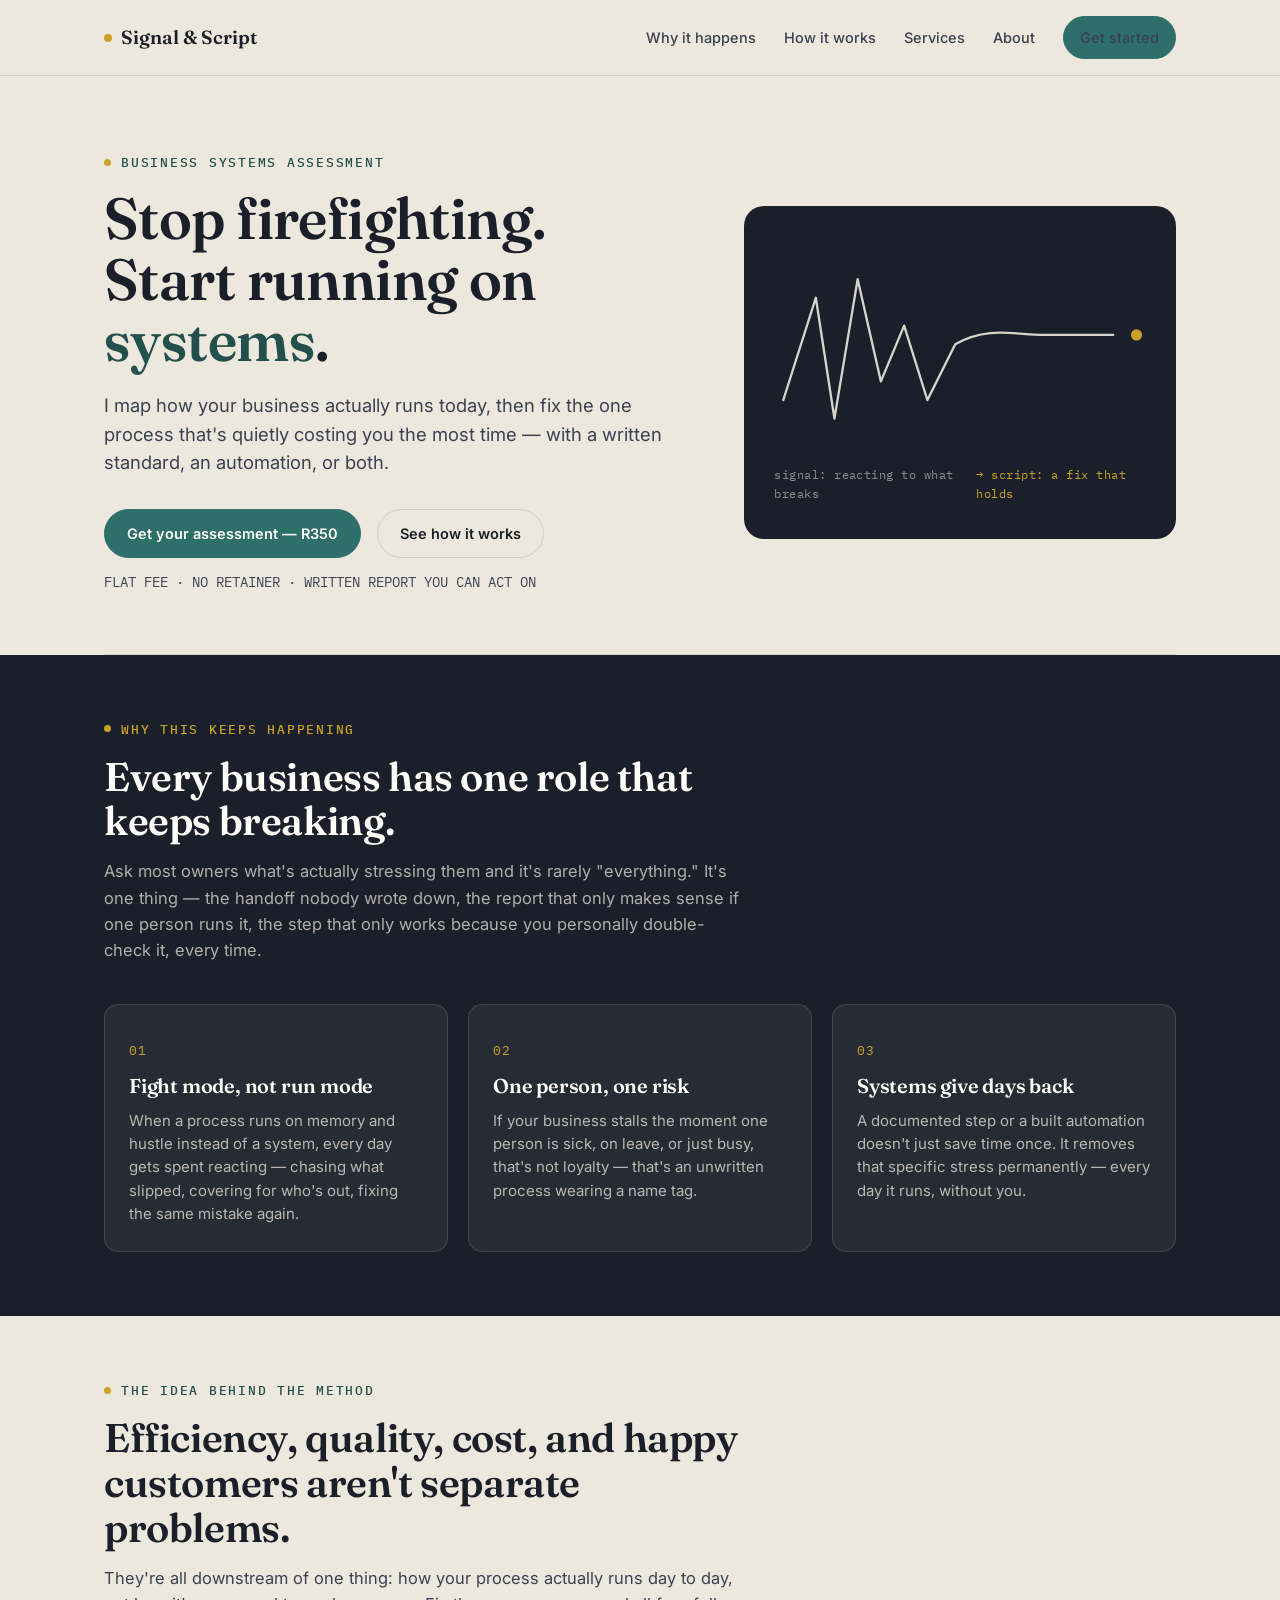
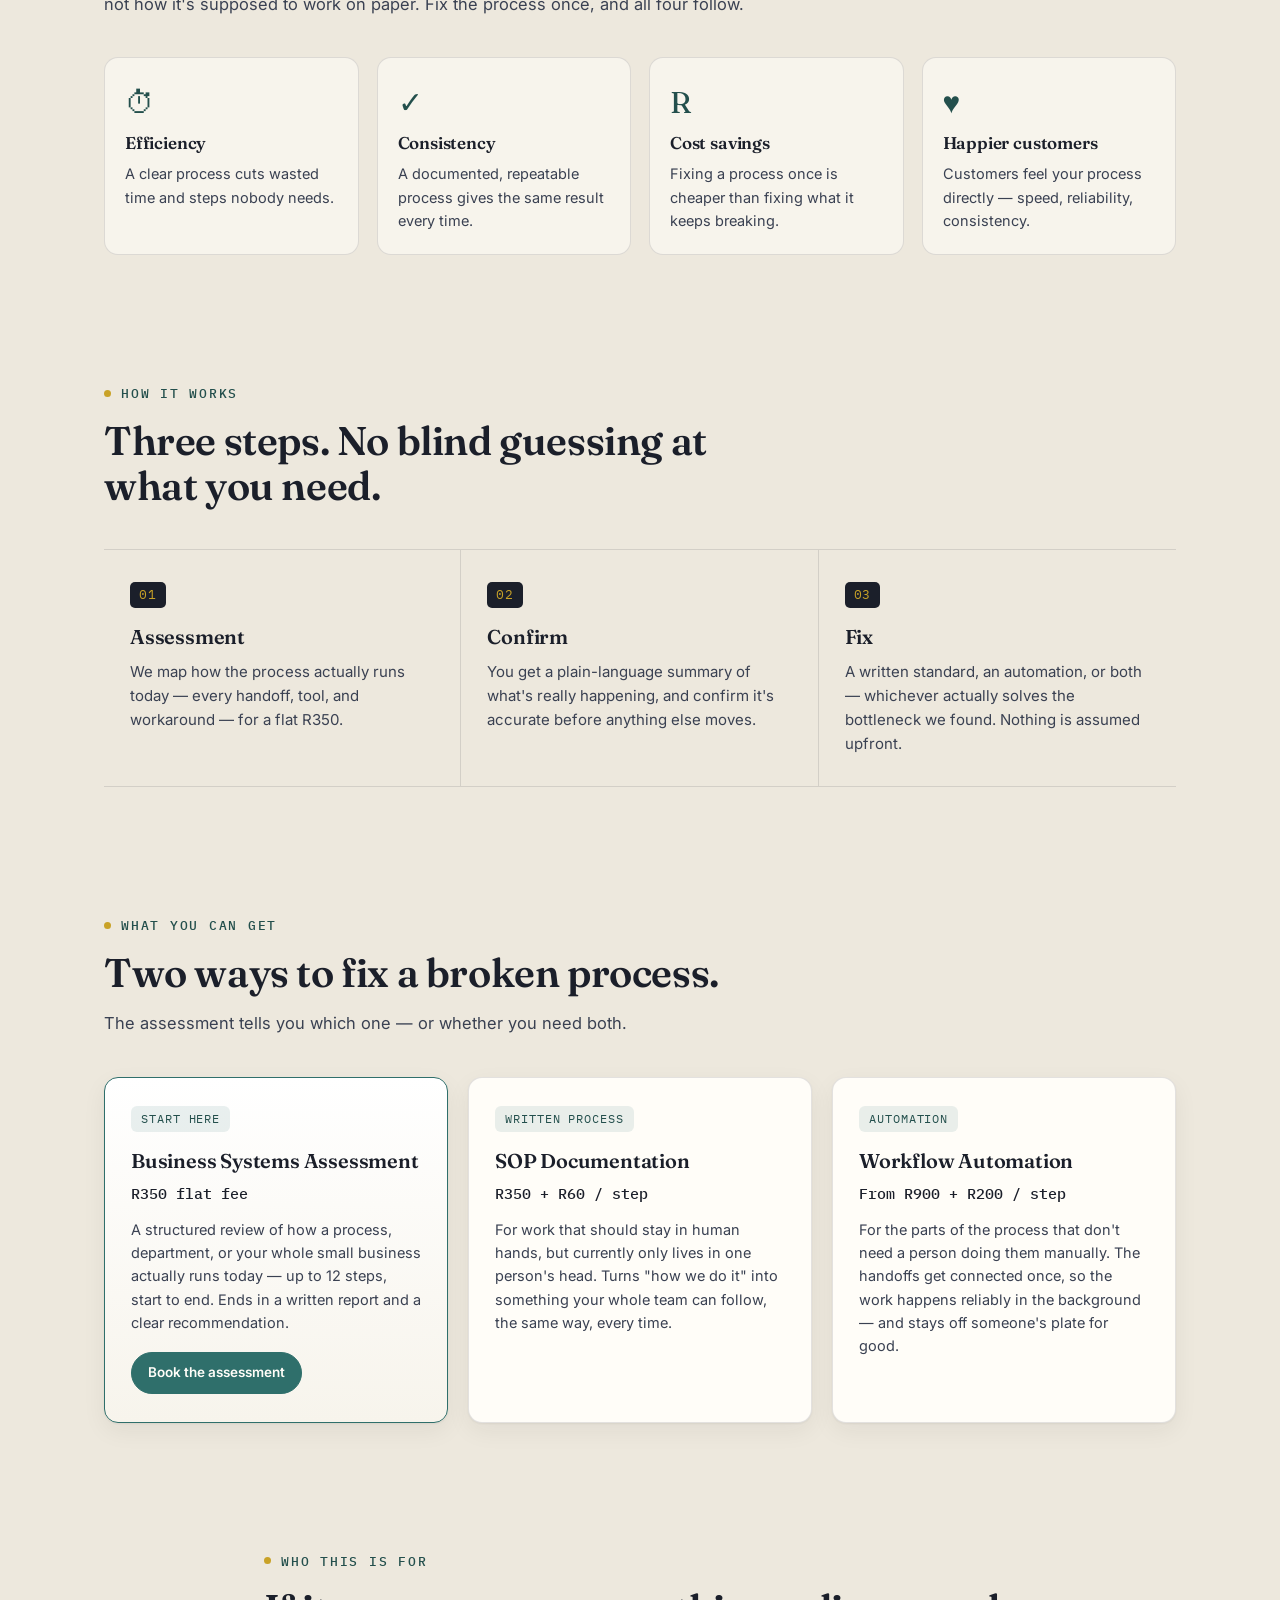
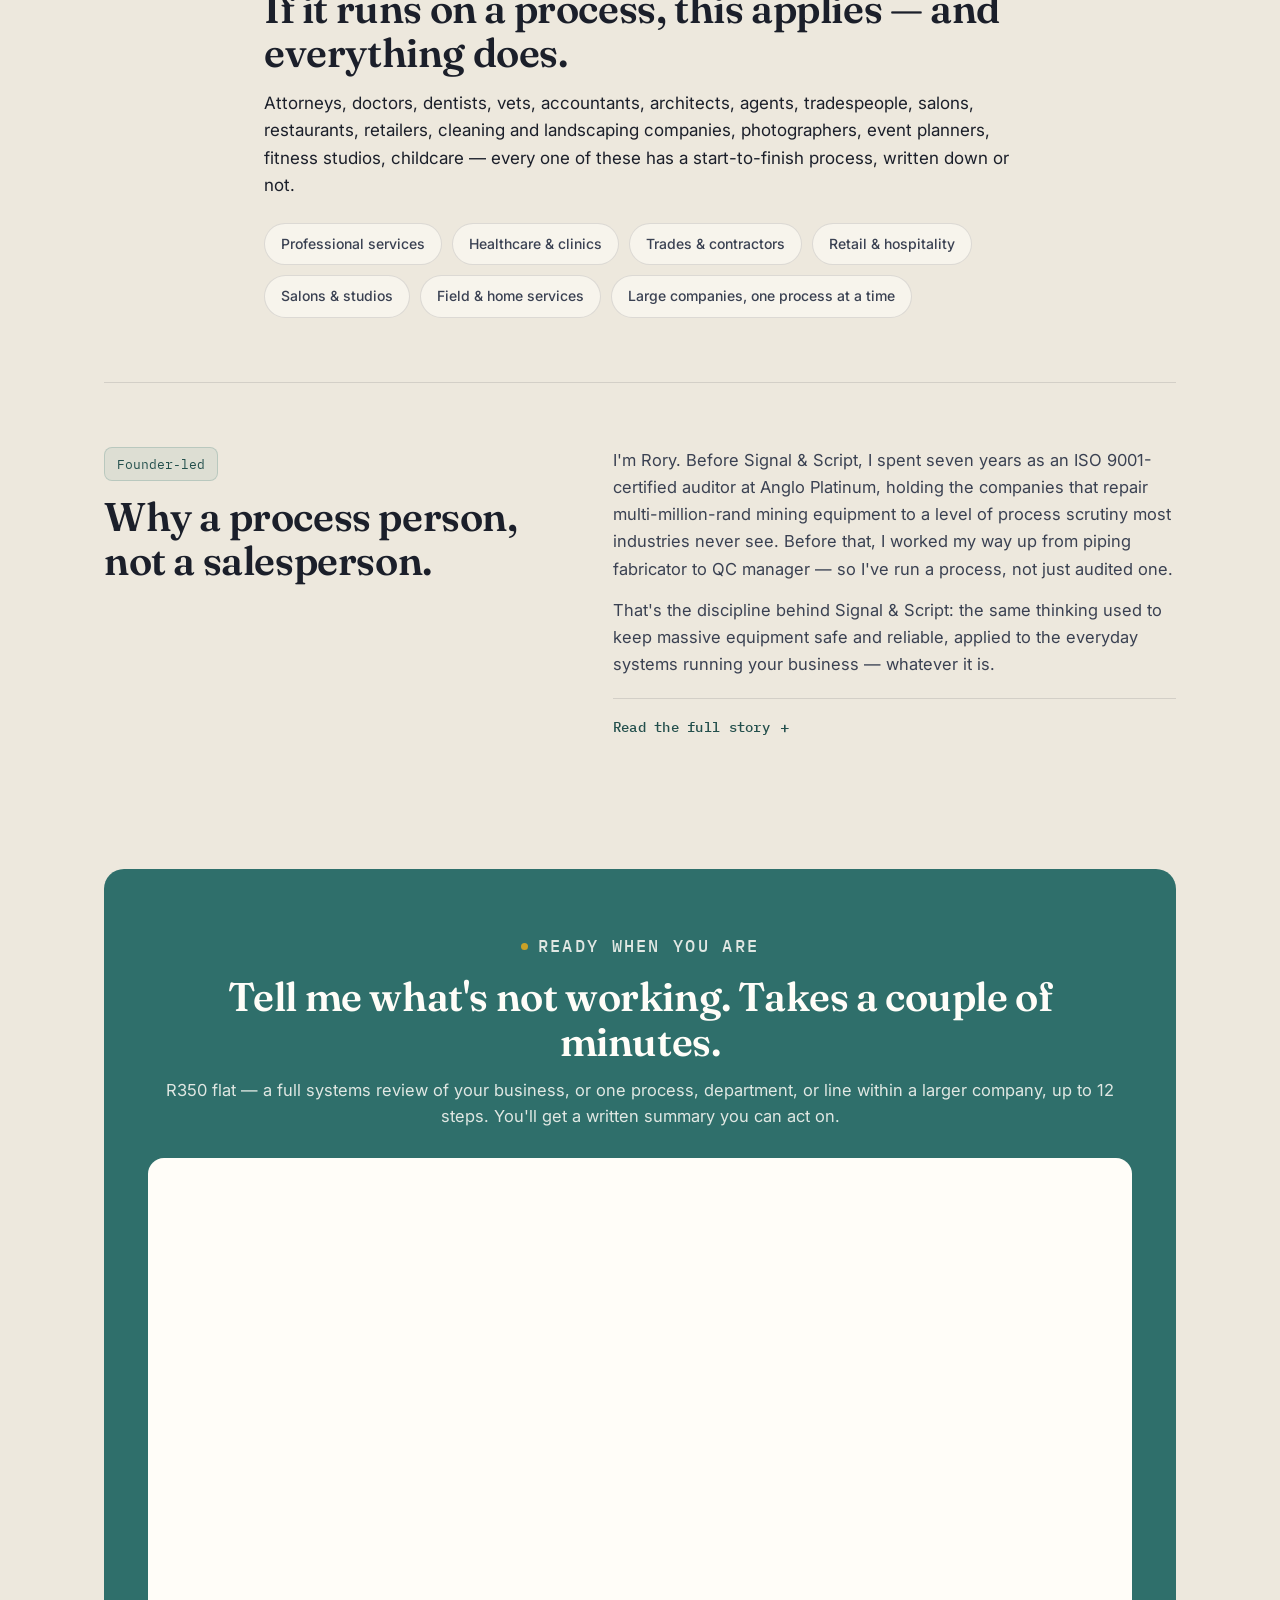
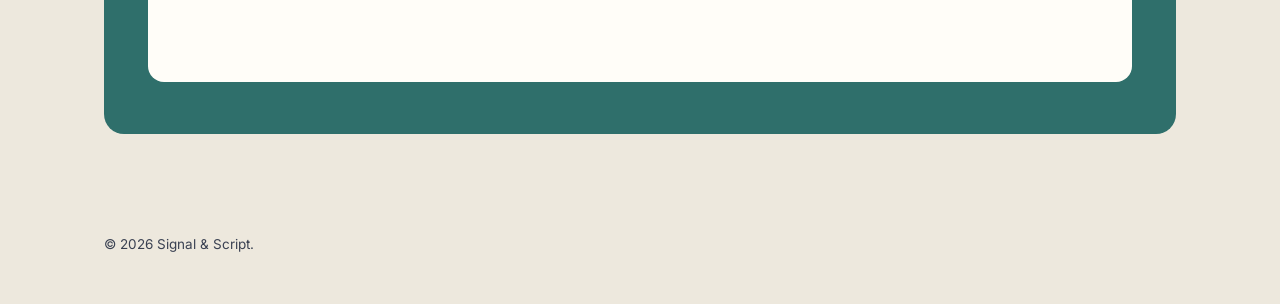
==== commit 7b39bd92: "Remove all contact details from homepage Drop the "Email a question first" mailto fallback and the f" ====
--- a/index.html
+++ b/index.html
@@ -488,10 +488,6 @@
             s.src = w, s.onload = v, s.onerror = v, d.body.appendChild(s);
           }
         </script>
-
-        <div class="cta-row">
-          <a class="btn btn-ghost" href="mailto:signalandscript@gmail.com">Email a question first</a>
-        </div>
       </div>
     </div>
   </section>
@@ -501,7 +497,6 @@
 <footer>
   <div class="wrap footer-row">
     <span>© 2026 Signal & Script.</span>
-    <span><a href="mailto:signalandscript@gmail.com">signalandscript@gmail.com</a></span>
   </div>
 </footer>
 
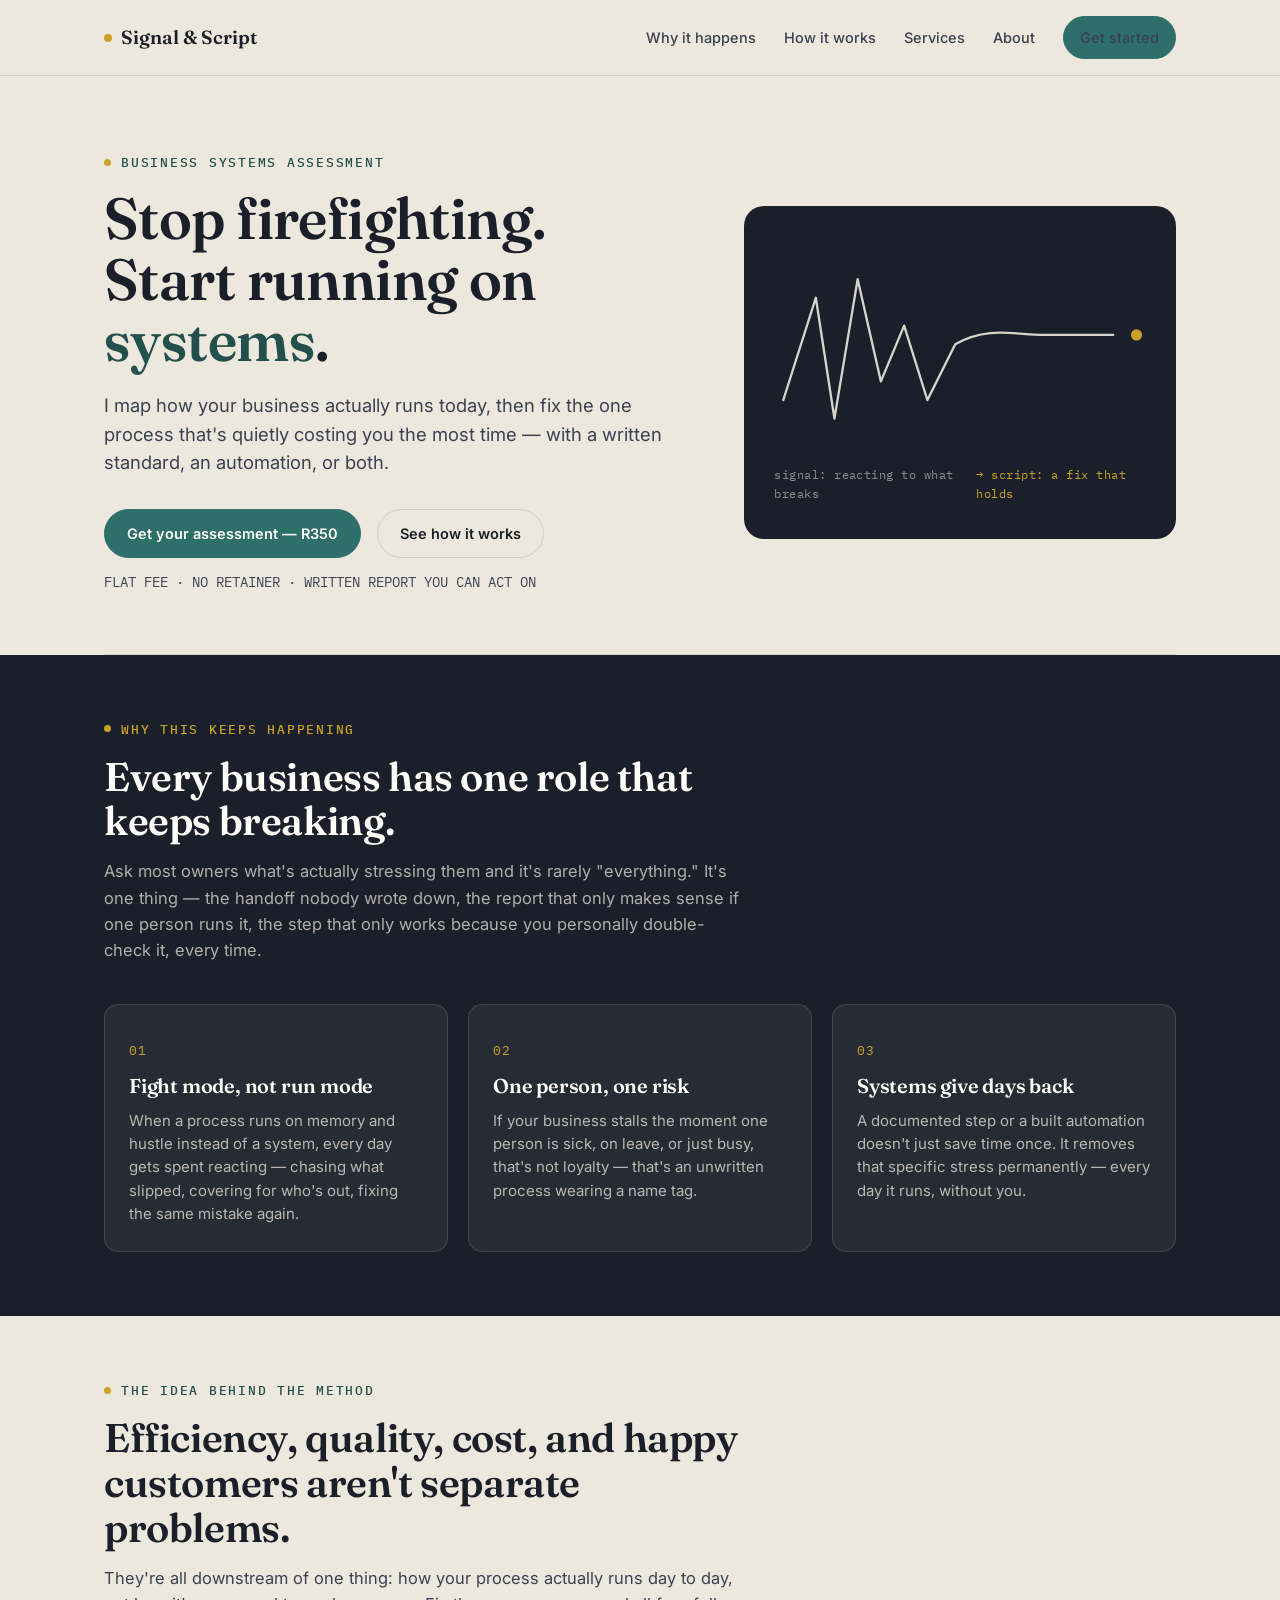
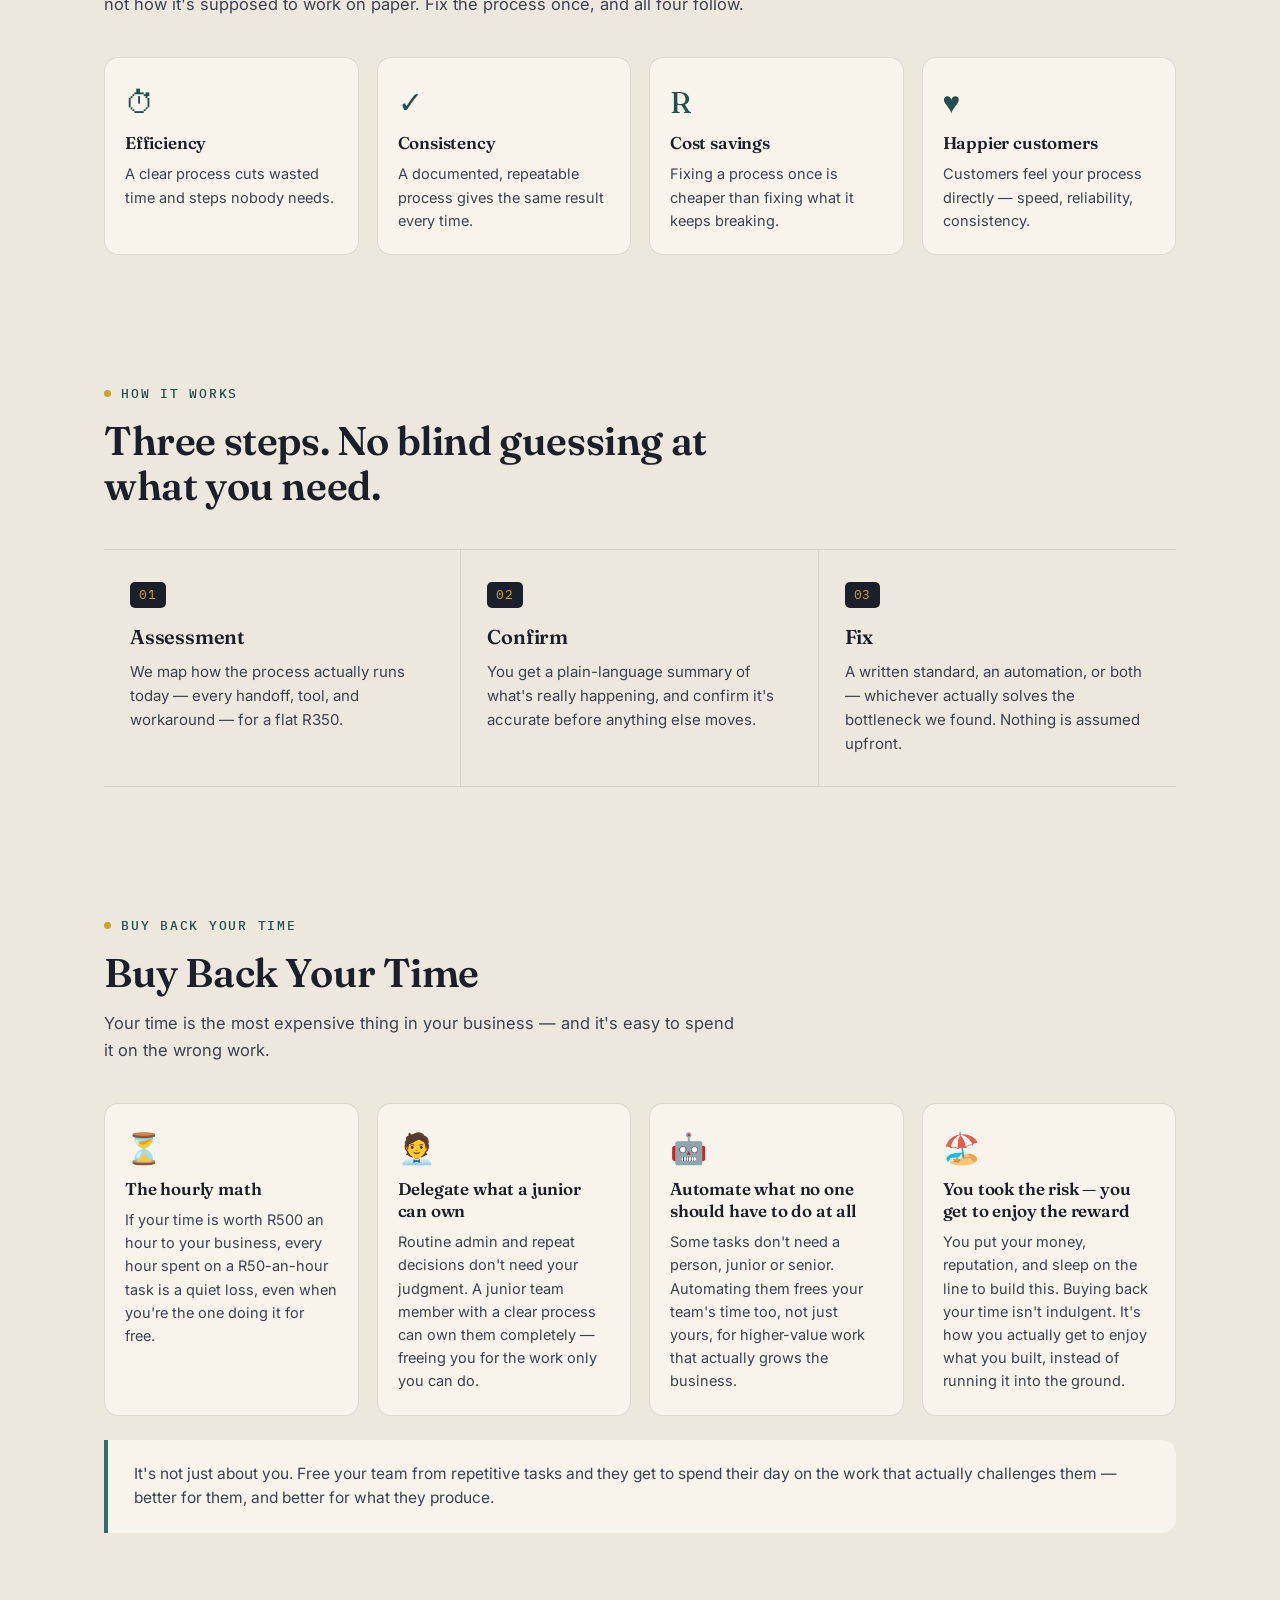
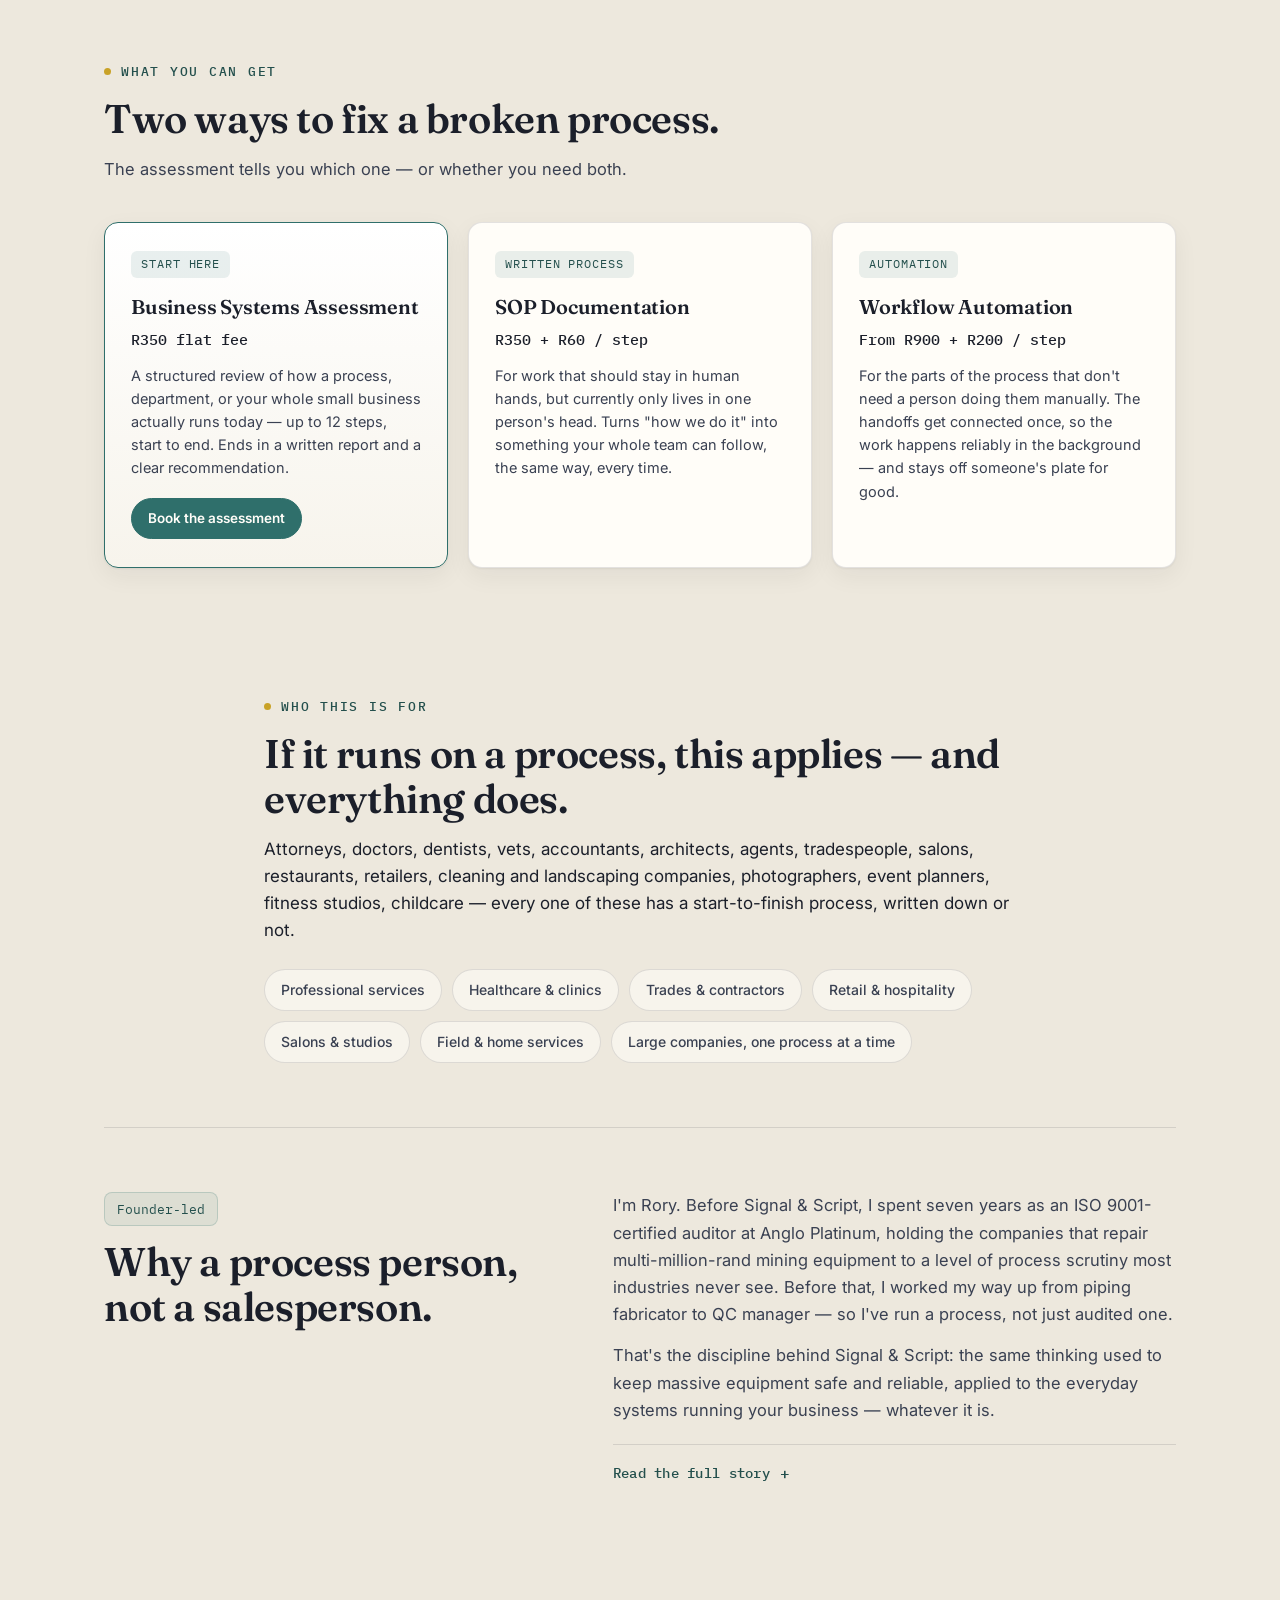
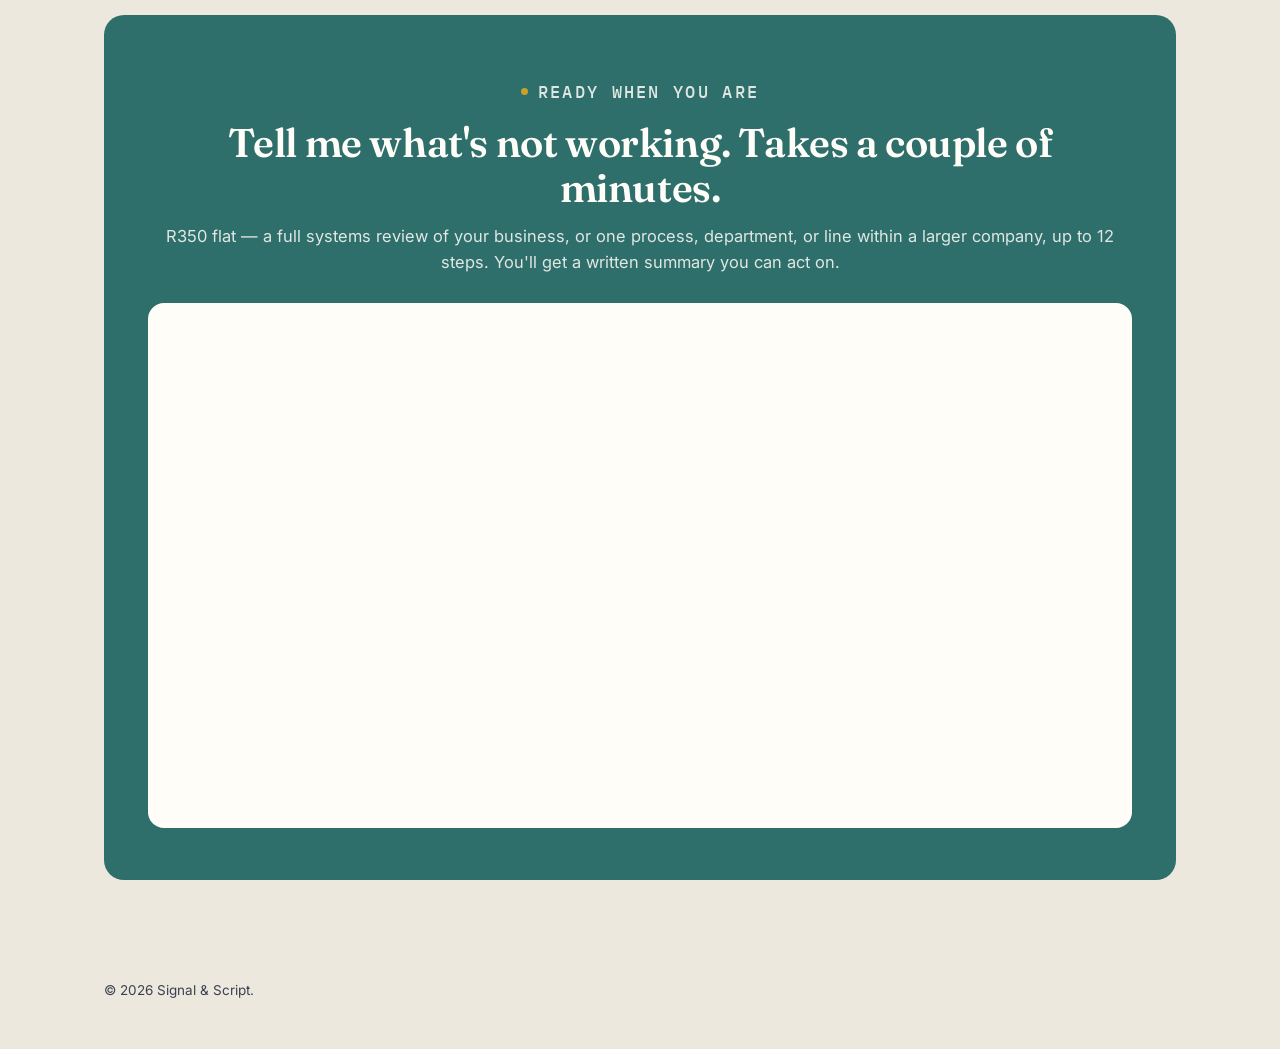
==== commit 87c0672b: "Add "Buy Back Your Time" section Insert a new section between "How it works" and the services cards," ====
--- a/index.html
+++ b/index.html
@@ -174,6 +174,15 @@
   .stat-card h3{margin-top:14px;font-size:17px;}
   .stat-card p{margin-top:8px;font-size:14.5px;color:var(--ink-soft);}
 
+  .buyback-callout{
+    margin-top:24px;
+    background:var(--paper-card);
+    border-left:4px solid var(--teal);
+    border-radius:0 var(--radius) var(--radius) 0;
+    padding:22px 26px;
+  }
+  .buyback-callout p{font-size:15.5px;color:var(--ink-soft);line-height:1.6;}
+
   /* ---------- HOW IT WORKS ---------- */
   .steps{display:grid;grid-template-columns:repeat(3,1fr);gap:0;border-top:1px solid var(--line);}
   @media (max-width:860px){ .steps{grid-template-columns:1fr;} }
@@ -377,6 +386,42 @@
           <h3>Fix</h3>
           <p>A written standard, an automation, or both — whichever actually solves the bottleneck we found. Nothing is assumed upfront.</p>
         </div>
+      </div>
+    </div>
+  </section>
+
+  <!-- BUY BACK YOUR TIME -->
+  <section id="buyback">
+    <div class="wrap">
+      <div class="section-head">
+        <p class="eyebrow">Buy back your time</p>
+        <h2>Buy Back Your Time</h2>
+        <p class="lede">Your time is the most expensive thing in your business — and it's easy to spend it on the wrong work.</p>
+      </div>
+      <div class="card-grid-4">
+        <div class="stat-card">
+          <p class="glyph">⏳</p>
+          <h3>The hourly math</h3>
+          <p>If your time is worth R500 an hour to your business, every hour spent on a R50-an-hour task is a quiet loss, even when you're the one doing it for free.</p>
+        </div>
+        <div class="stat-card">
+          <p class="glyph">🧑‍💼</p>
+          <h3>Delegate what a junior can own</h3>
+          <p>Routine admin and repeat decisions don't need your judgment. A junior team member with a clear process can own them completely — freeing you for the work only you can do.</p>
+        </div>
+        <div class="stat-card">
+          <p class="glyph">🤖</p>
+          <h3>Automate what no one should have to do at all</h3>
+          <p>Some tasks don't need a person, junior or senior. Automating them frees your team's time too, not just yours, for higher-value work that actually grows the business.</p>
+        </div>
+        <div class="stat-card">
+          <p class="glyph">🏖️</p>
+          <h3>You took the risk — you get to enjoy the reward</h3>
+          <p>You put your money, reputation, and sleep on the line to build this. Buying back your time isn't indulgent. It's how you actually get to enjoy what you built, instead of running it into the ground.</p>
+        </div>
+      </div>
+      <div class="buyback-callout">
+        <p>It's not just about you. Free your team from repetitive tasks and they get to spend their day on the work that actually challenges them — better for them, and better for what they produce.</p>
       </div>
     </div>
   </section>
